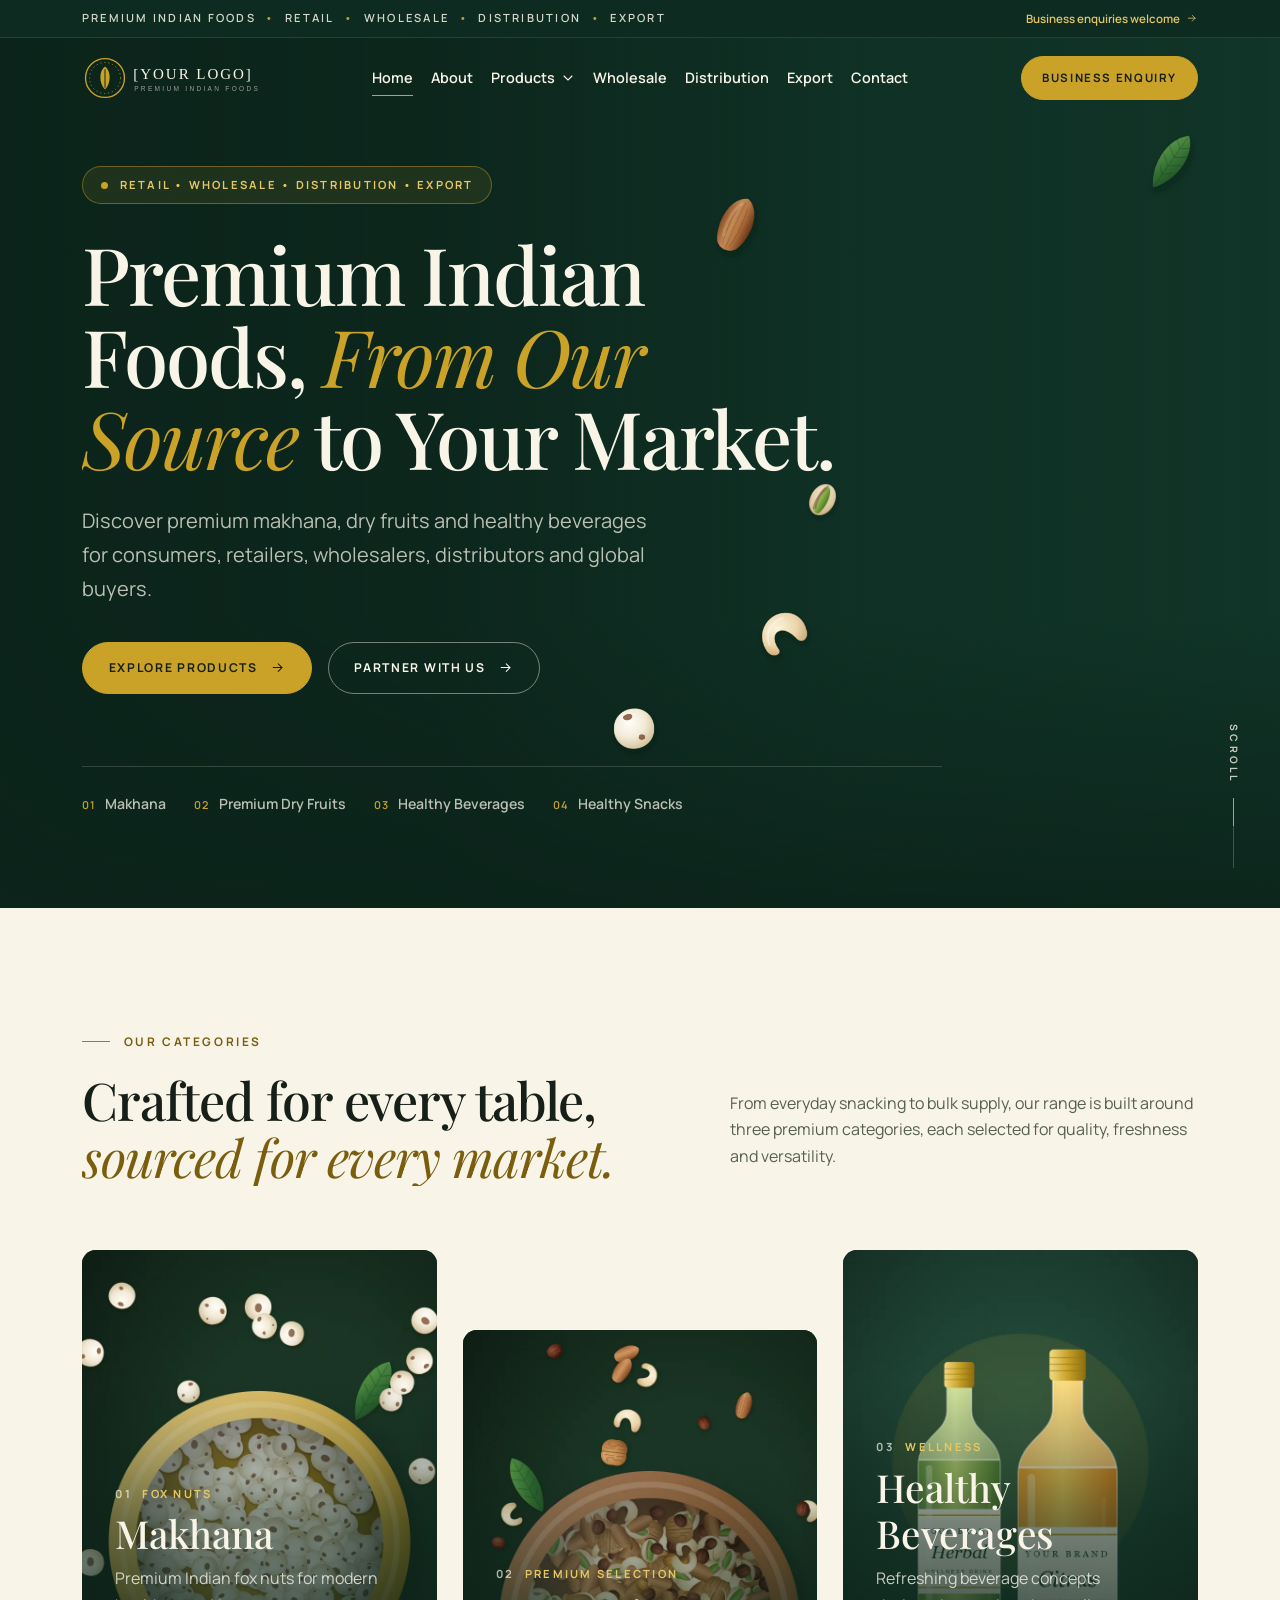
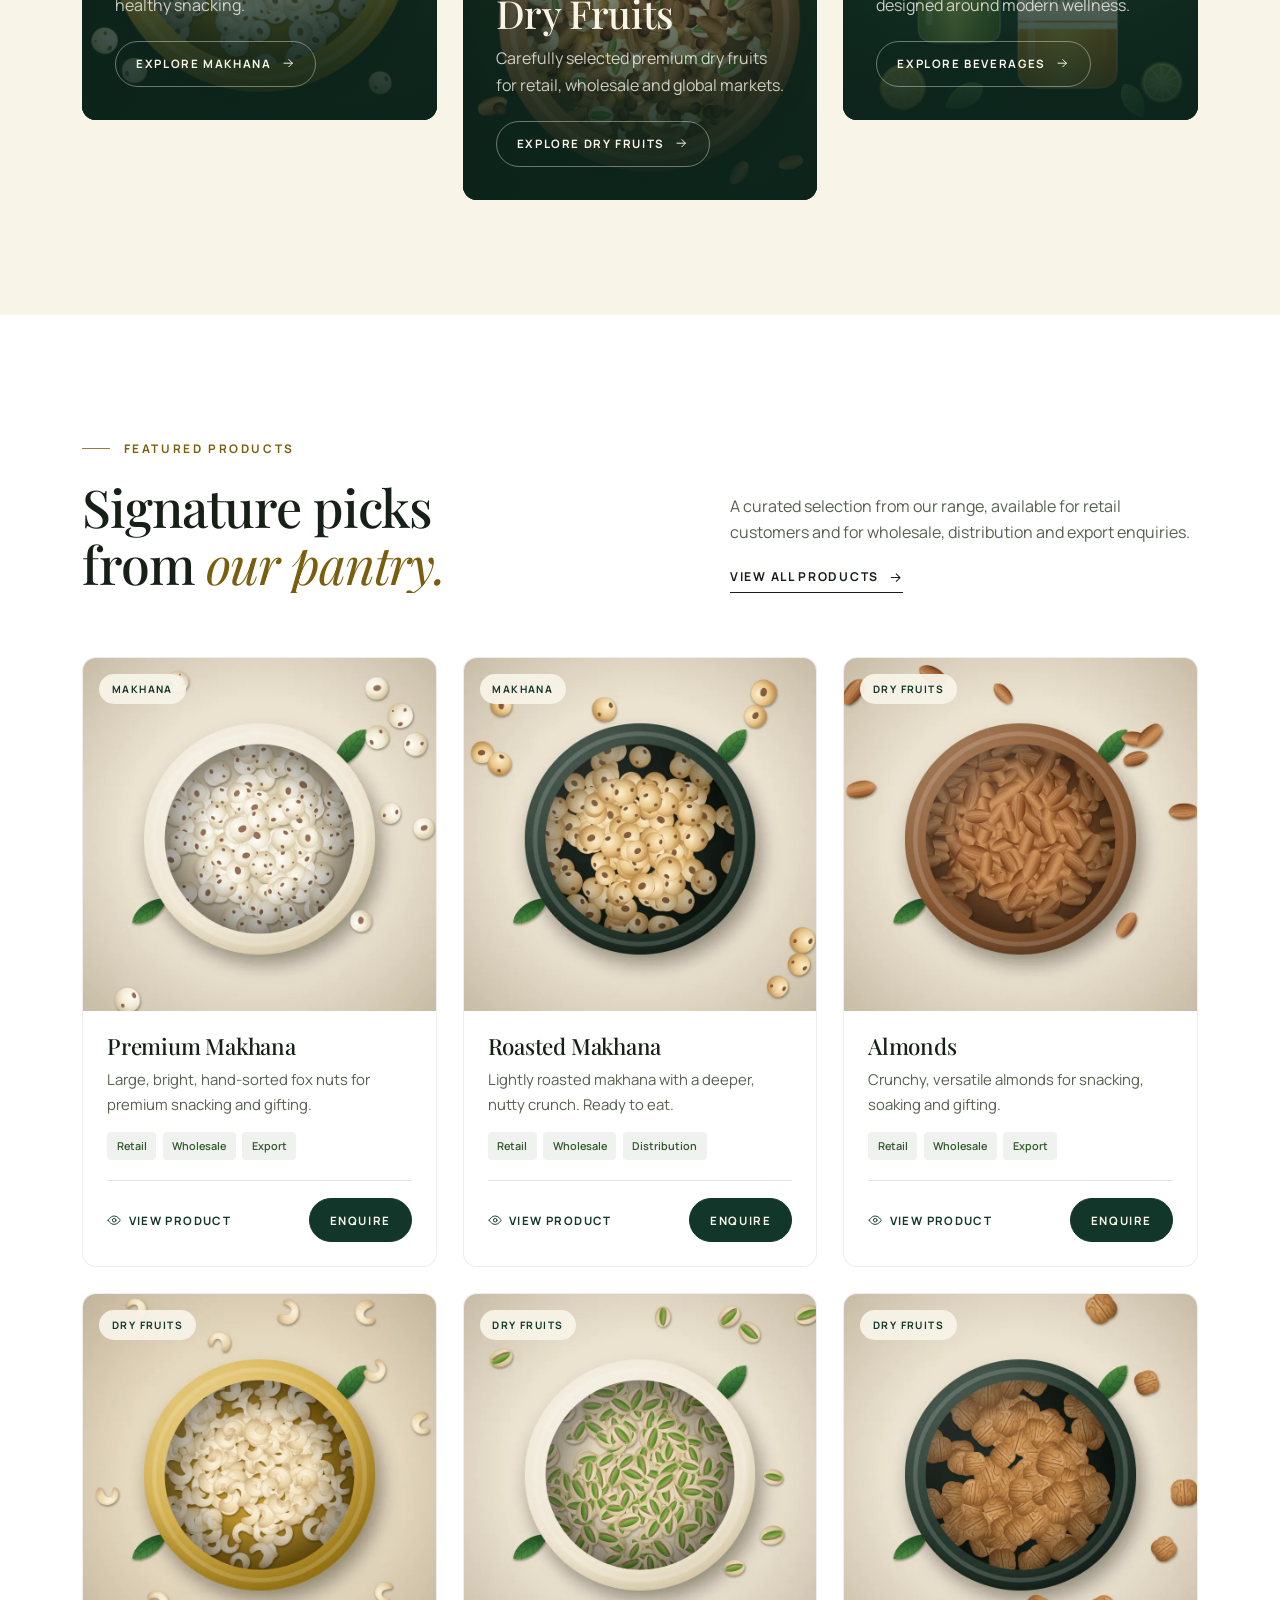
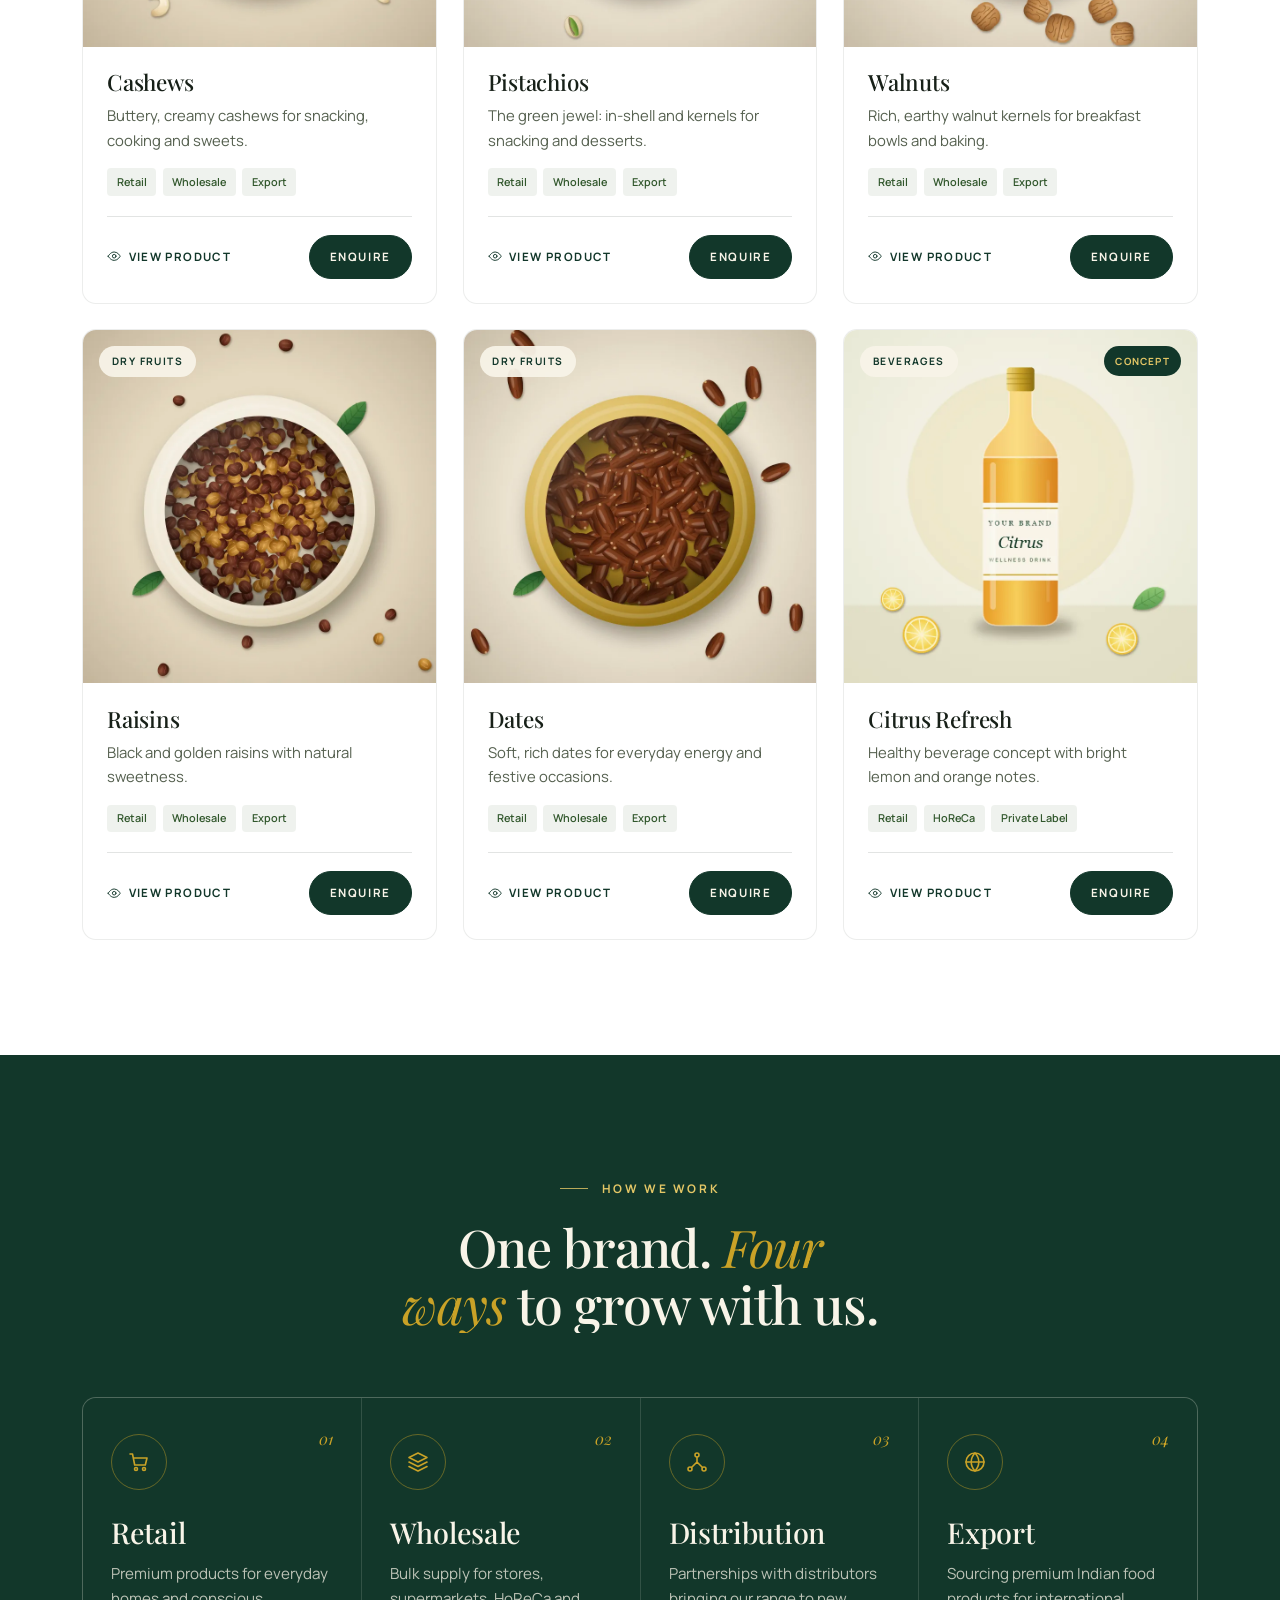
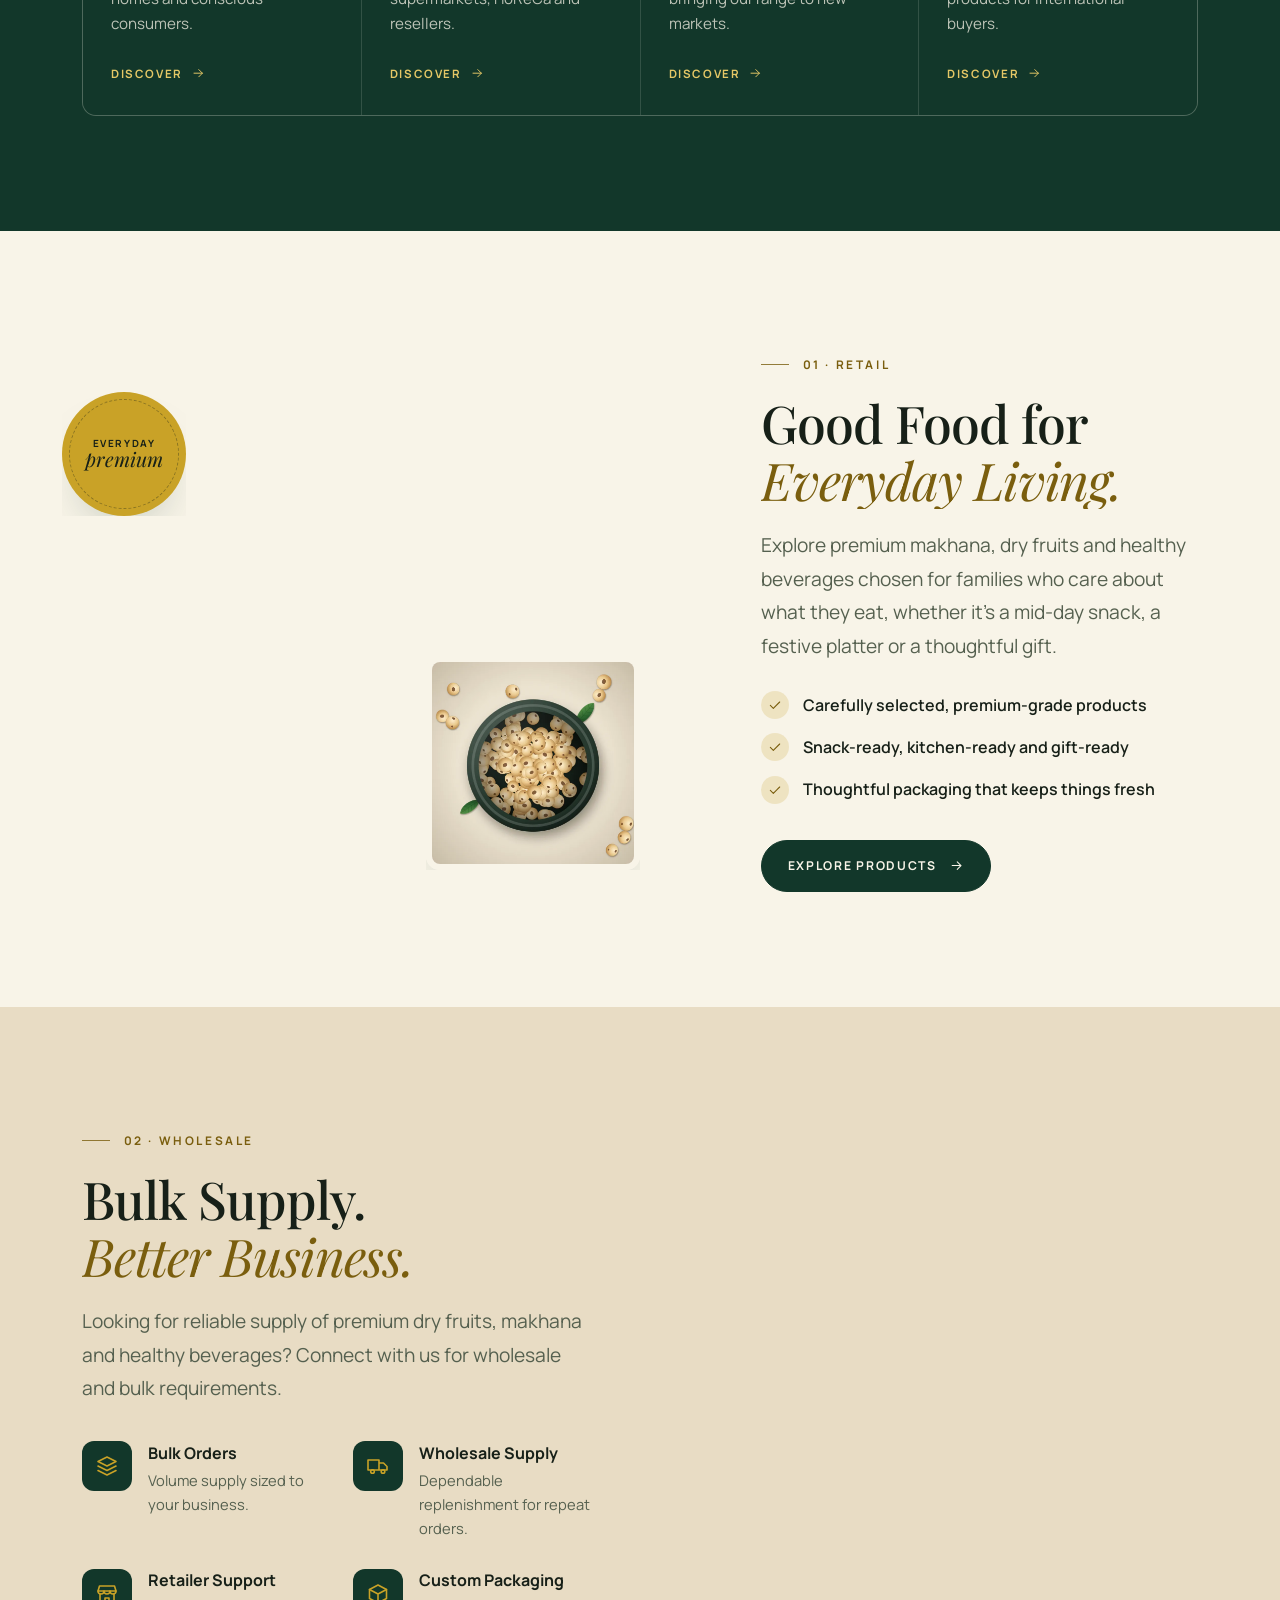
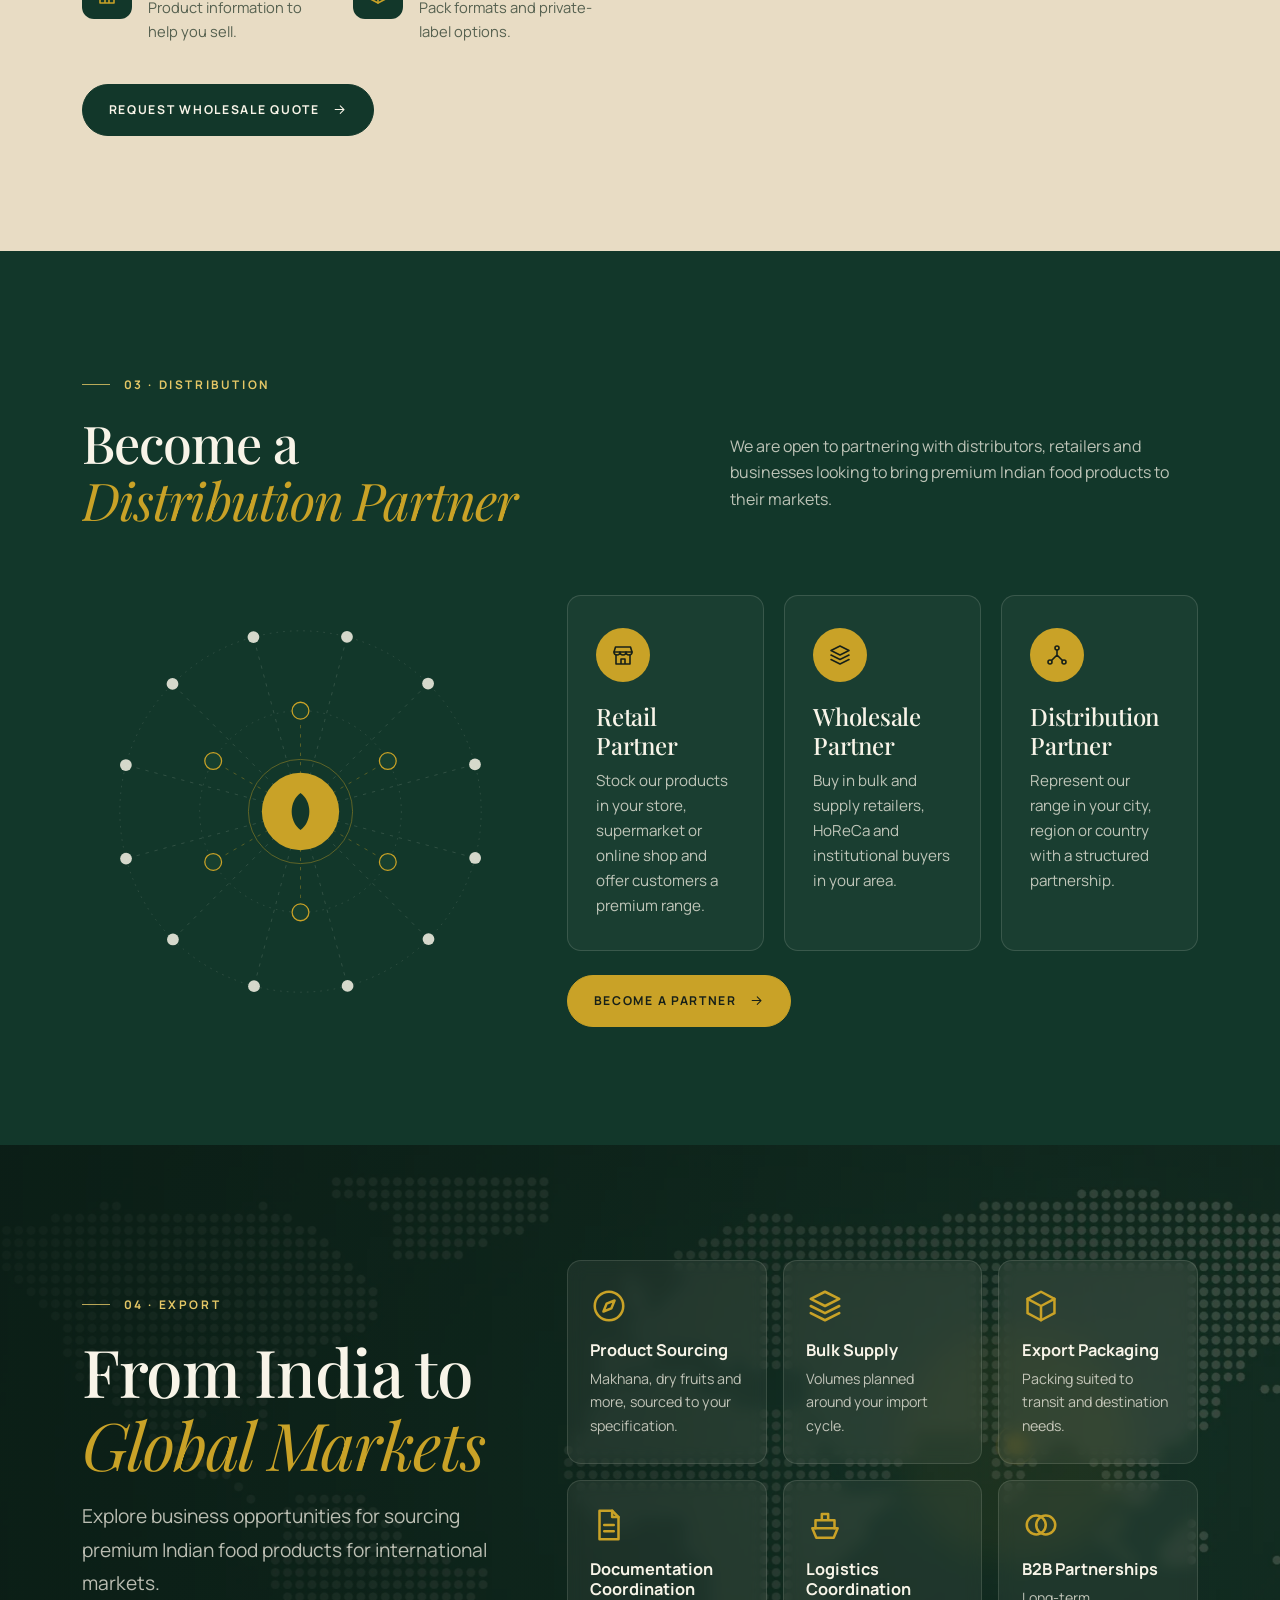
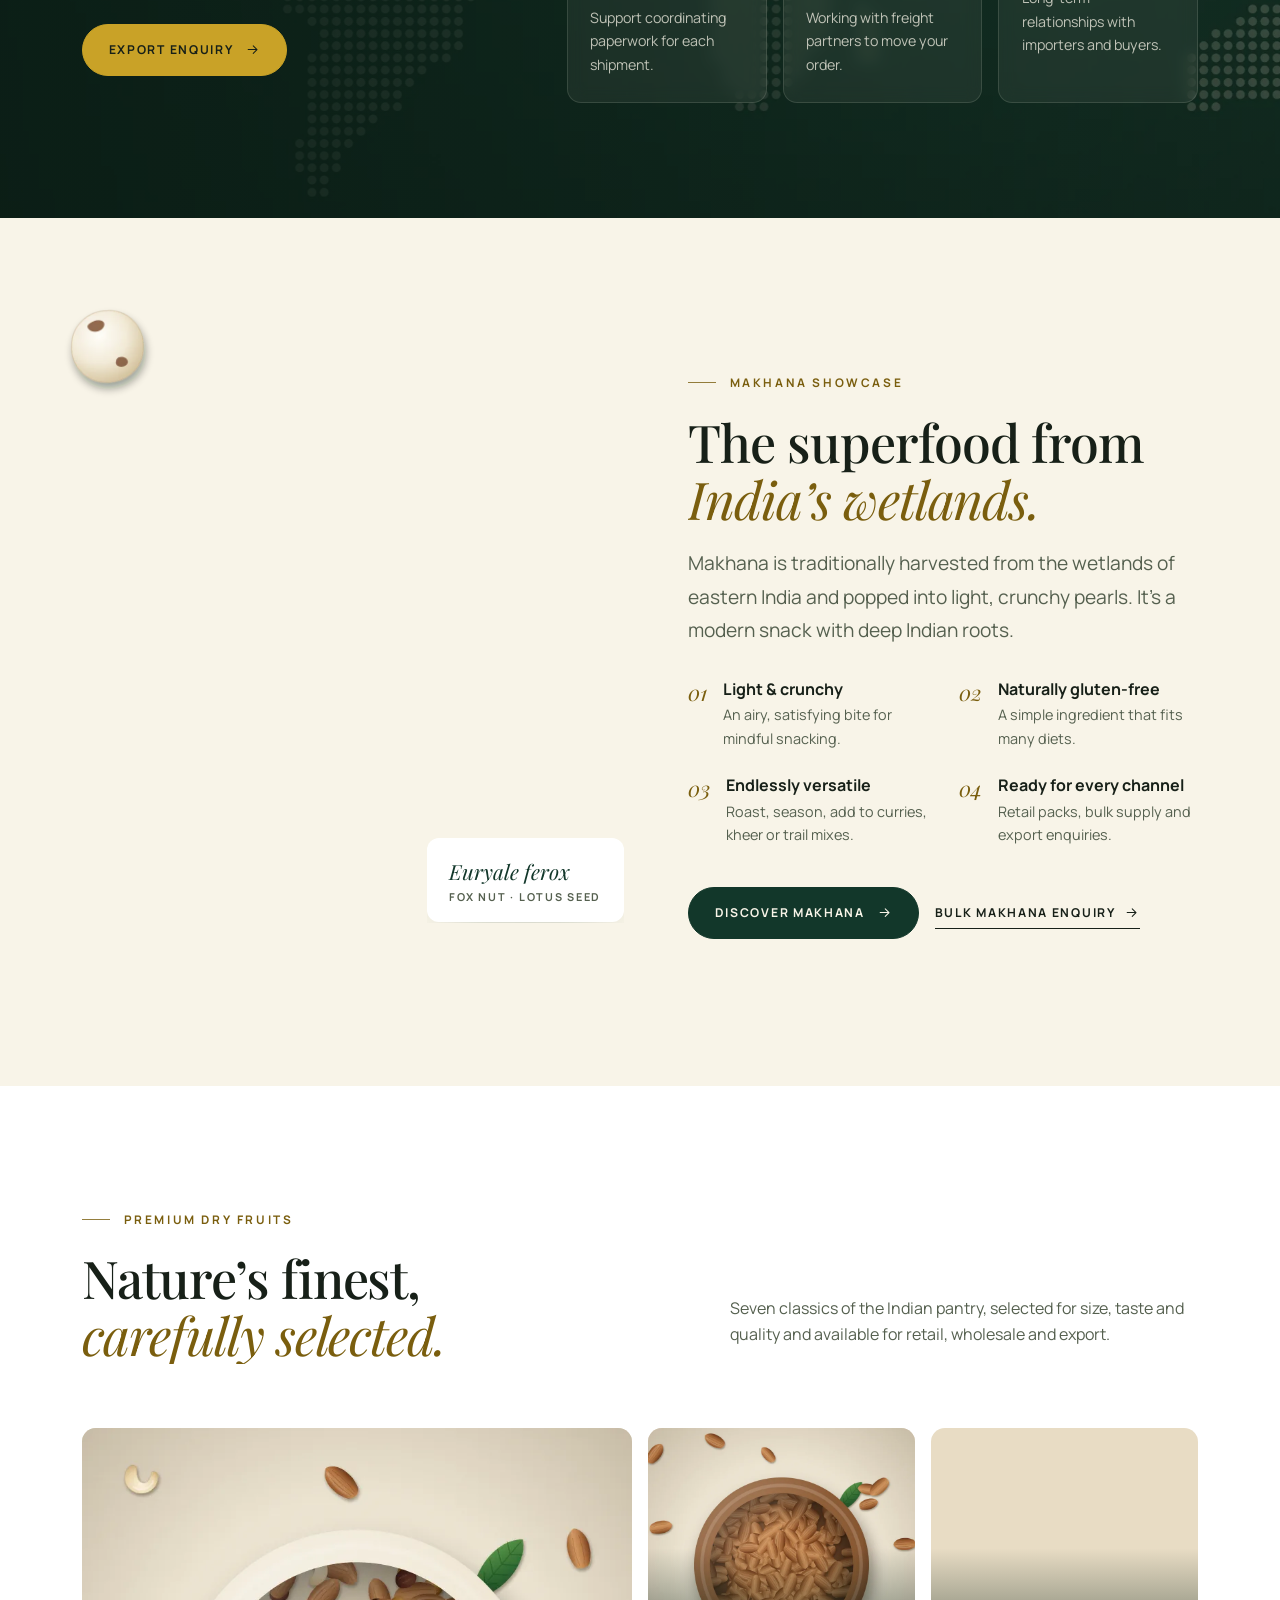
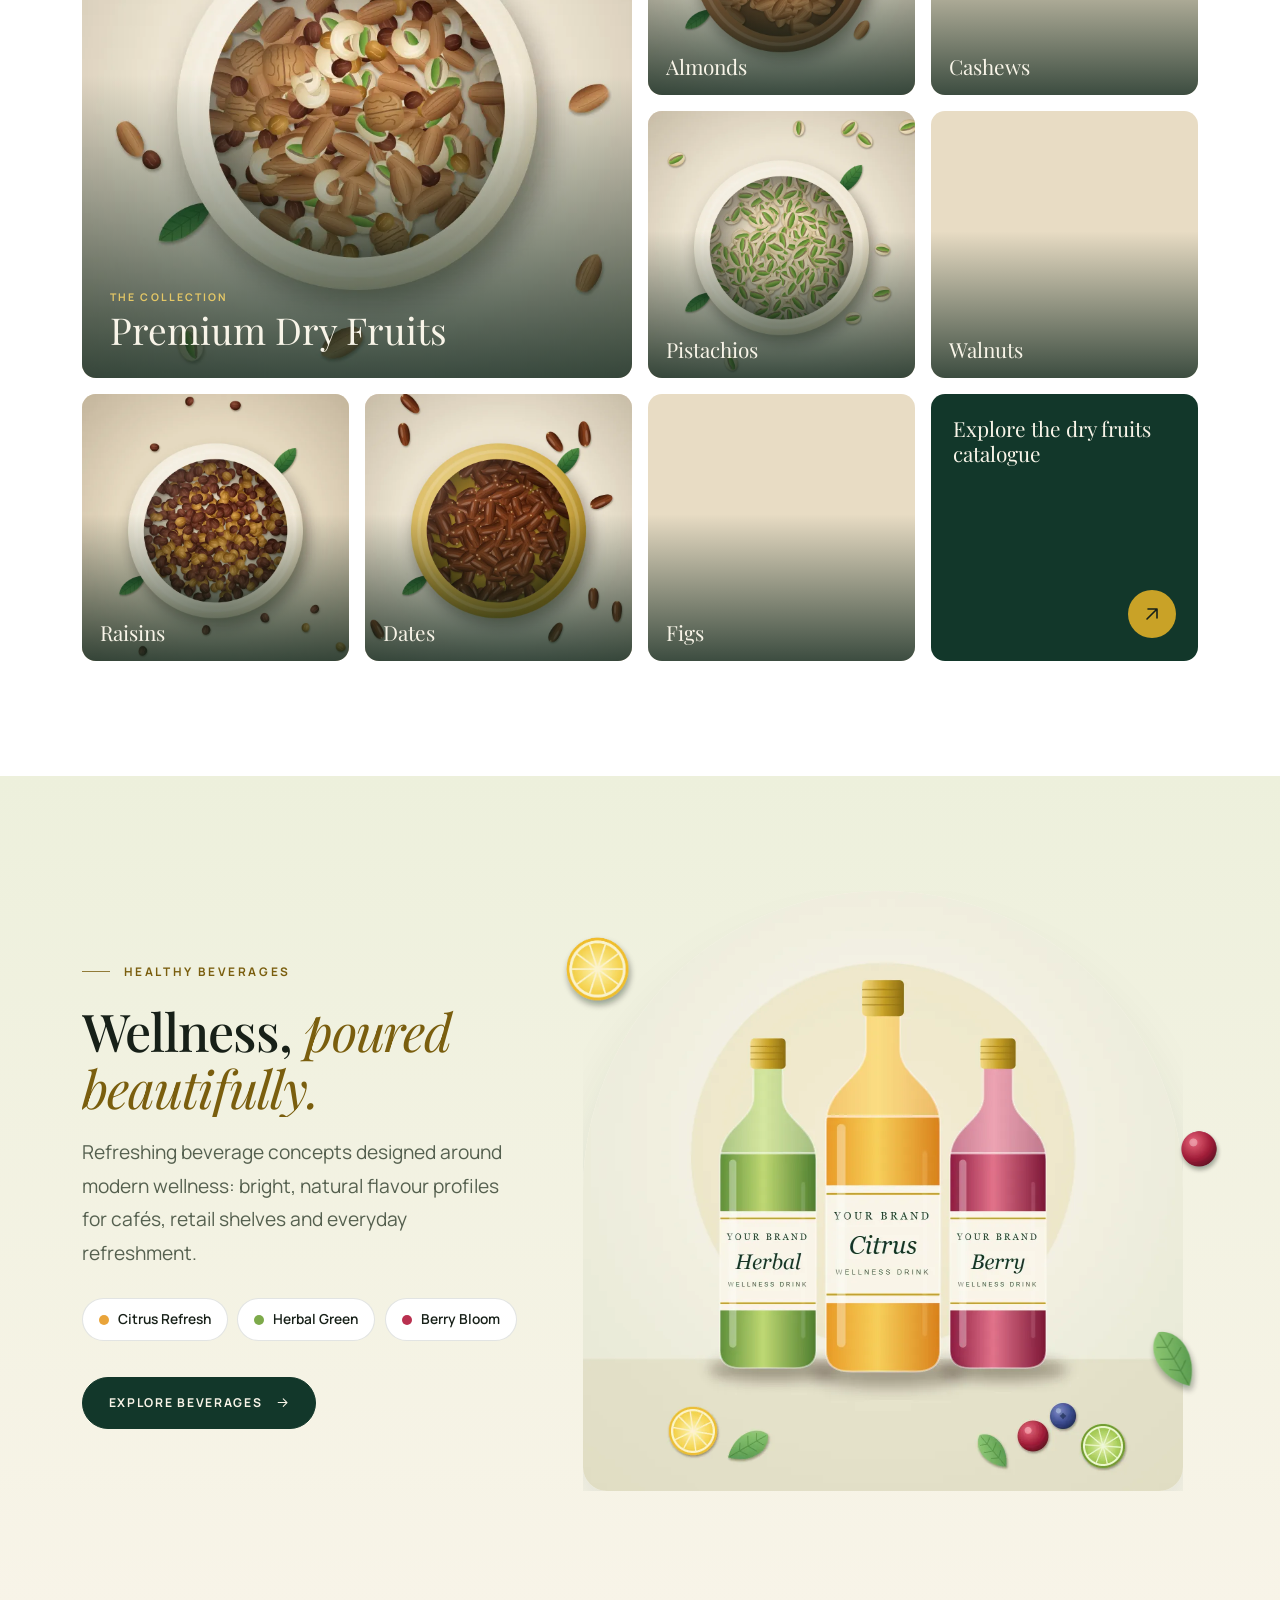
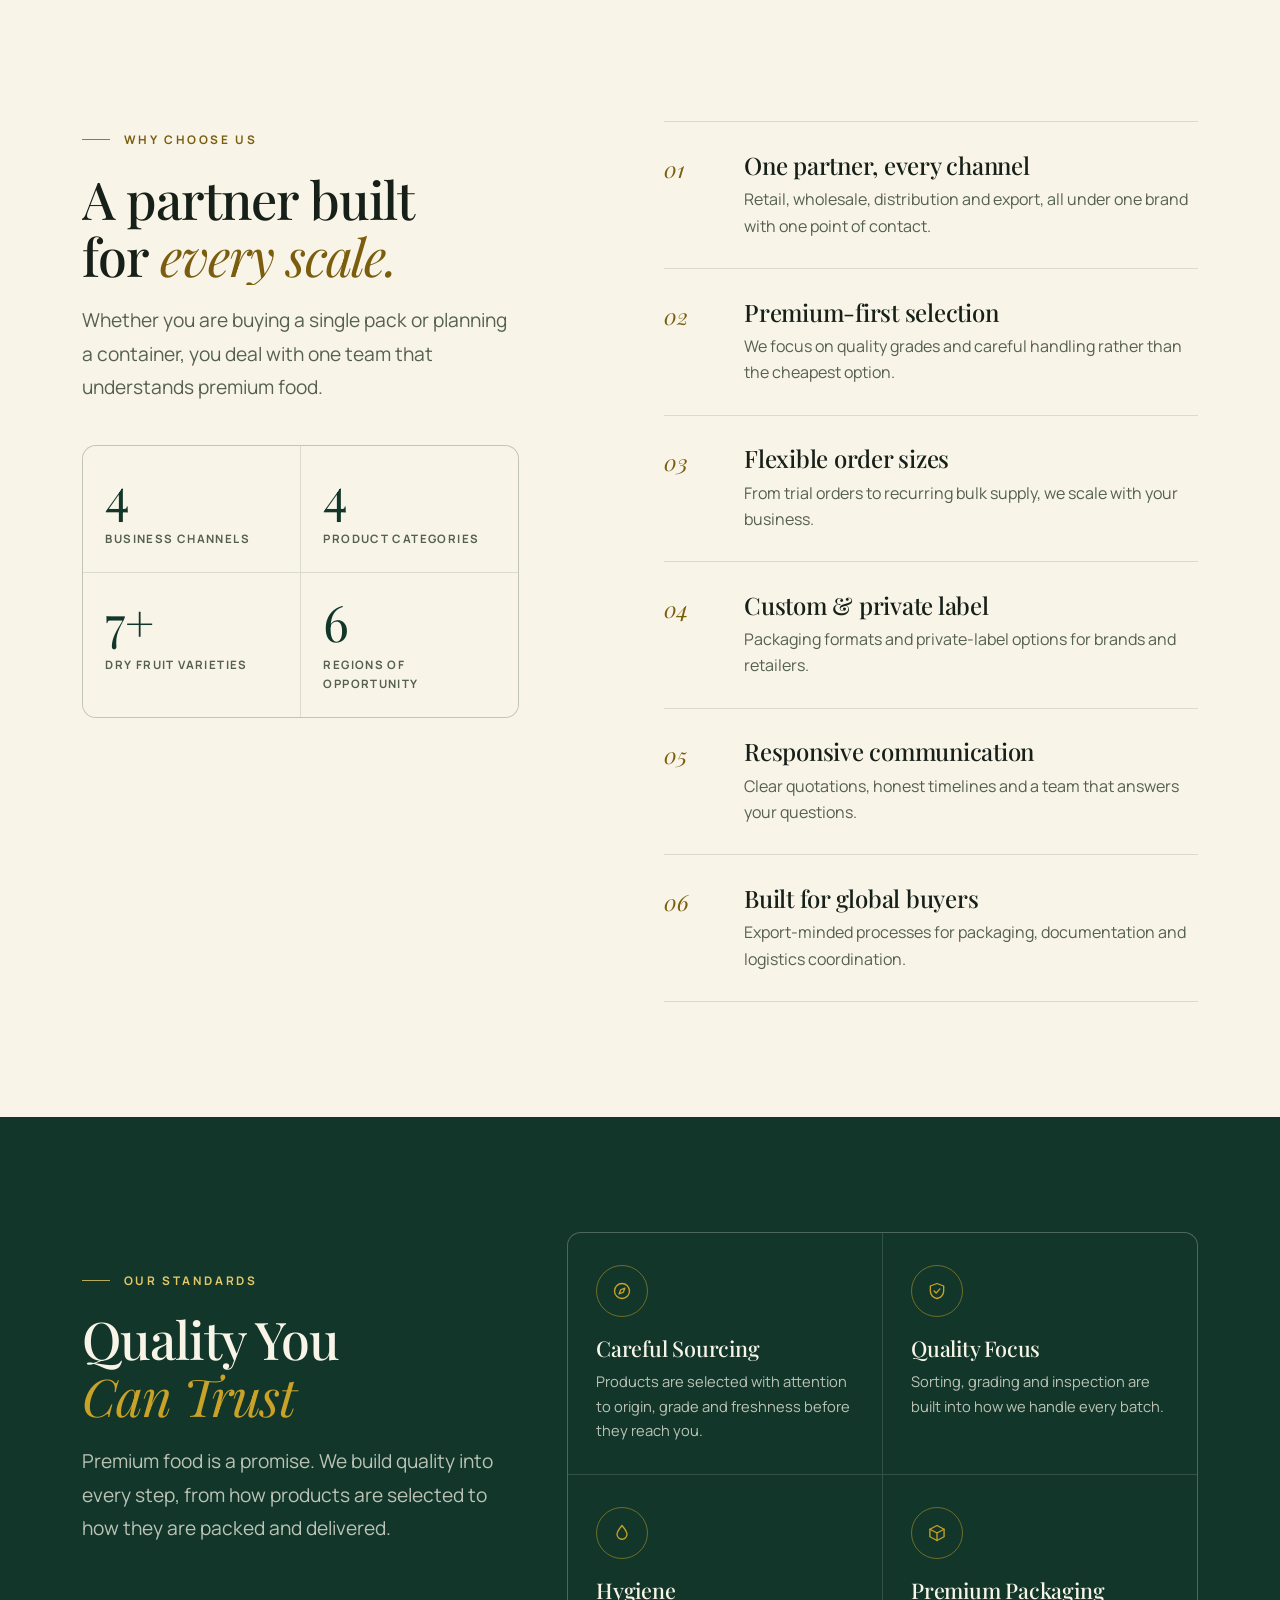
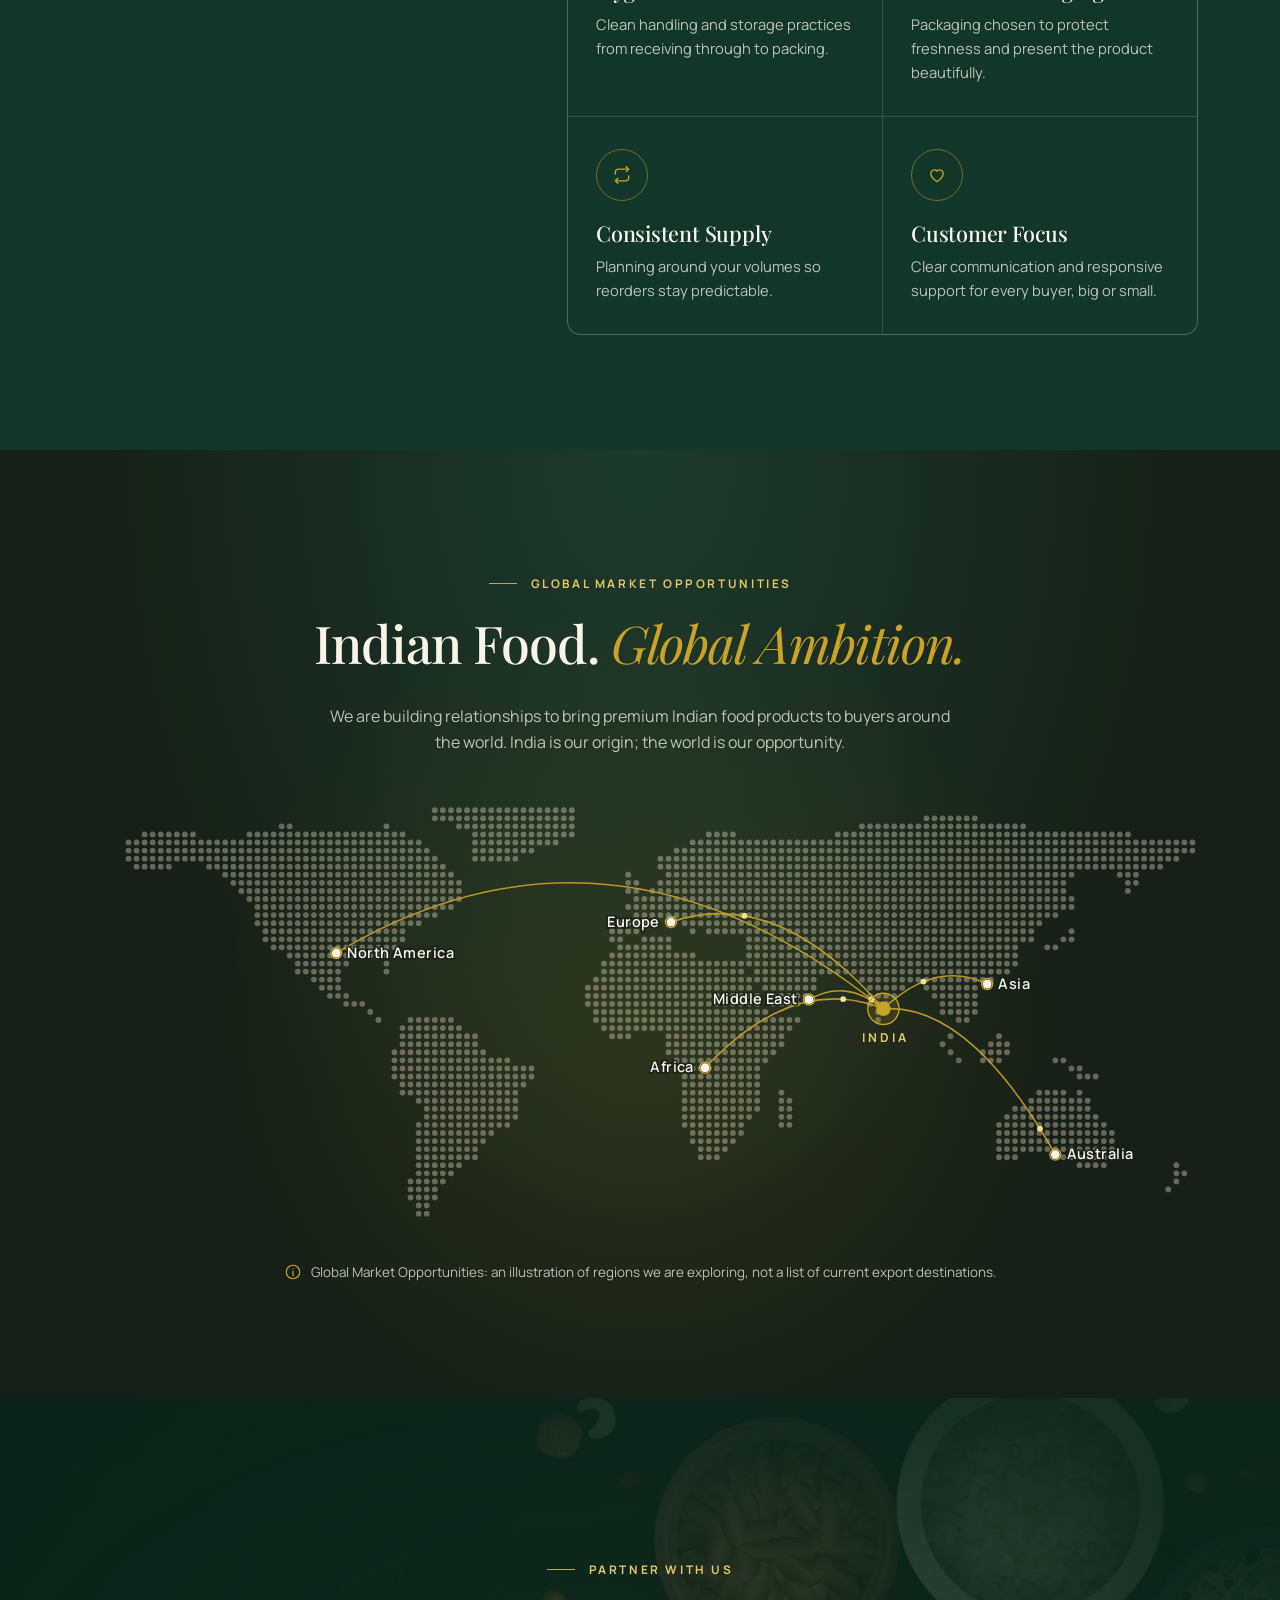
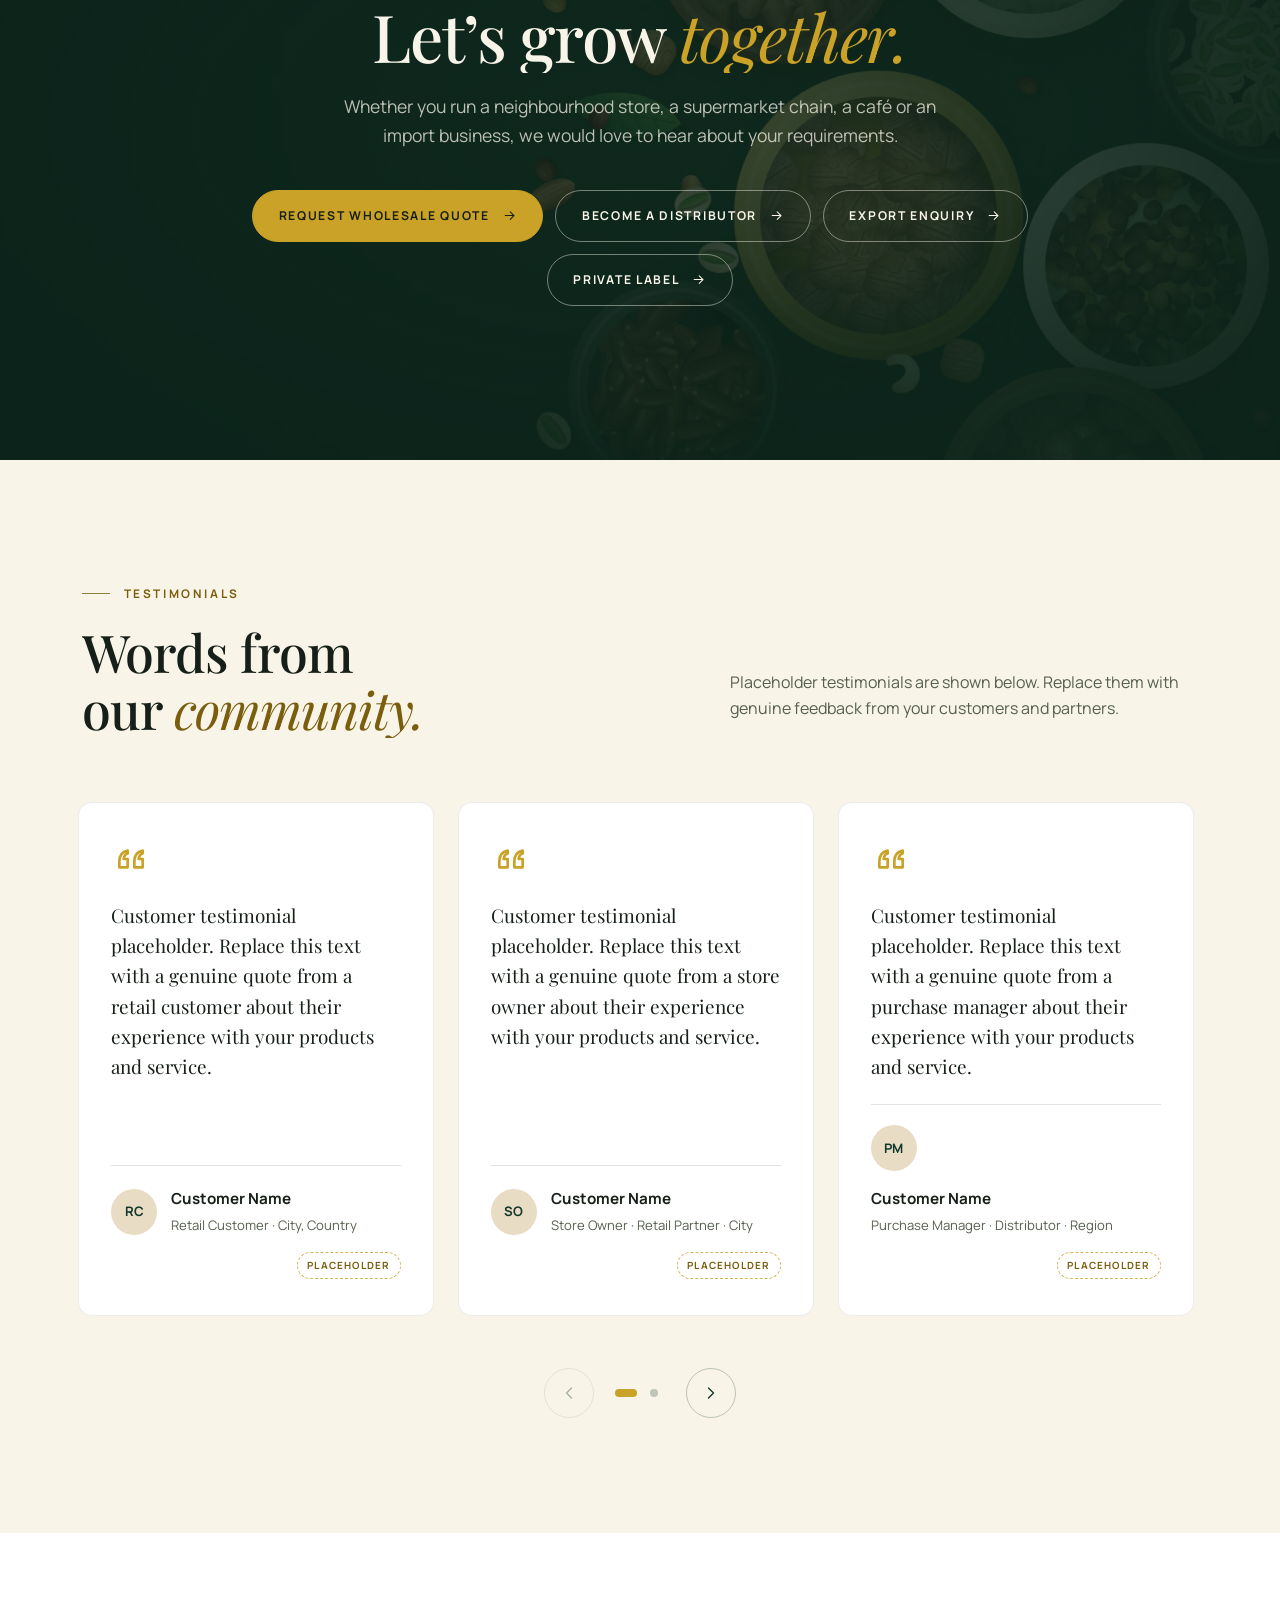
==== index.html @ 6cd79786 "asafnb - website" ====
<!DOCTYPE html>
<html lang="en-IN">
<head>
<meta charset="utf-8">
<meta name="viewport" content="width=device-width, initial-scale=1">
<title>Your Company | Premium Makhana, Dry Fruits & Healthy Beverages from India</title>
<meta name="description" content="Premium makhana, dry fruits and healthy beverages for consumers, retailers, wholesalers, distributors and global buyers. Retail, wholesale, distribution and export enquiries welcome.">
<link rel="canonical" href="https://www.yourdomain.com/">
<meta name="theme-color" content="#12372A">
<meta property="og:type" content="website">
<meta property="og:site_name" content="Your Company">
<meta property="og:locale" content="en_IN">
<meta property="og:title" content="Premium Indian Foods, From Our Source to Your Market">
<meta property="og:description" content="Premium makhana, dry fruits and healthy beverages for consumers, retailers, wholesalers, distributors and global buyers. Retail, wholesale, distribution and export enquiries welcome.">
<meta property="og:url" content="https://www.yourdomain.com/">
<meta property="og:image" content="https://www.yourdomain.com/assets/images/og-image.jpg">
<meta property="og:image:width" content="1200">
<meta property="og:image:height" content="630">
<meta name="twitter:card" content="summary_large_image">
<meta name="twitter:title" content="Premium Indian Foods, From Our Source to Your Market">
<meta name="twitter:description" content="Premium makhana, dry fruits and healthy beverages for consumers, retailers, wholesalers, distributors and global buyers. Retail, wholesale, distribution and export enquiries welcome.">
<meta name="twitter:image" content="https://www.yourdomain.com/assets/images/og-image.jpg">
<link rel="icon" href="assets/icons/favicon.svg" type="image/svg+xml">
<link rel="apple-touch-icon" href="assets/icons/apple-touch-icon.png">
<link rel="preconnect" href="https://fonts.googleapis.com">
<link rel="preconnect" href="https://fonts.gstatic.com" crossorigin>
<link rel="preconnect" href="https://cdn.jsdelivr.net" crossorigin>
<link rel="stylesheet" href="https://fonts.googleapis.com/css2?family=Manrope:wght@400;500;600;700&amp;family=Playfair+Display:ital,wght@0,400;0,500;0,600;1,400;1,500&amp;display=swap">
<link rel="stylesheet" href="https://cdn.jsdelivr.net/npm/bootstrap@5.3.3/dist/css/bootstrap.min.css" integrity="sha384-QWTKZyjpPEjISv5WaRU9OFeRpok6YctnYmDr5pNlyT2bRjXh0JMhjY6hW+ALEwIH" crossorigin="anonymous">
<link rel="stylesheet" href="assets/css/style.css">
<link rel="stylesheet" href="assets/css/responsive.css">
<link rel="preload" as="image" href="assets/images/hero/hero-main.webp" media="(min-width: 768px)" fetchpriority="high">
<link rel="preload" as="image" href="assets/images/hero/hero-main-mobile.webp" media="(max-width: 767.98px)" fetchpriority="high">
<script>document.documentElement.classList.add('js');</script>
<script type="application/ld+json">{"@context":"https://schema.org","@type":"Organization","name":"Your Company","url":"https://www.yourdomain.com/","logo":"https://www.yourdomain.com/assets/images/brand/logo-dark.svg","description":"Premium Indian food brand offering makhana, dry fruits and healthy beverages for retail, wholesale, distribution and export.","email":"hello@yourcompany.com","contactPoint":{"@type":"ContactPoint","contactType":"sales","email":"hello@yourcompany.com","availableLanguage":["English","Hindi"]}}</script>
<script type="application/ld+json">{"@context":"https://schema.org","@type":"WebSite","name":"Your Company","url":"https://www.yourdomain.com/"}</script>
</head>
<body class="page-home" data-base="">
<a class="skip-link" href="#main">Skip to main content</a>
<svg xmlns="http://www.w3.org/2000/svg" aria-hidden="true" focusable="false" style="position:absolute;width:0;height:0;overflow:hidden"><defs><symbol id="i-arrow-right" viewBox="0 0 24 24" fill="none" stroke="currentColor" stroke-width="1.6" stroke-linecap="round" stroke-linejoin="round"><path d="M5 12h14M13 6l6 6-6 6"/></symbol><symbol id="i-arrow-up-right" viewBox="0 0 24 24" fill="none" stroke="currentColor" stroke-width="1.6" stroke-linecap="round" stroke-linejoin="round"><path d="M7 17L17 7M8 7h9v9"/></symbol><symbol id="i-arrow-up" viewBox="0 0 24 24" fill="none" stroke="currentColor" stroke-width="1.6" stroke-linecap="round" stroke-linejoin="round"><path d="M12 19V5M6 11l6-6 6 6"/></symbol><symbol id="i-chevron-down" viewBox="0 0 24 24" fill="none" stroke="currentColor" stroke-width="1.6" stroke-linecap="round" stroke-linejoin="round"><path d="M6 9l6 6 6-6"/></symbol><symbol id="i-chevron-left" viewBox="0 0 24 24" fill="none" stroke="currentColor" stroke-width="1.6" stroke-linecap="round" stroke-linejoin="round"><path d="M15 6l-6 6 6 6"/></symbol><symbol id="i-chevron-right" viewBox="0 0 24 24" fill="none" stroke="currentColor" stroke-width="1.6" stroke-linecap="round" stroke-linejoin="round"><path d="M9 6l6 6-6 6"/></symbol><symbol id="i-check" viewBox="0 0 24 24" fill="none" stroke="currentColor" stroke-width="1.6" stroke-linecap="round" stroke-linejoin="round"><path d="M5 12.5l4.5 4.5L19 7.5"/></symbol><symbol id="i-close" viewBox="0 0 24 24" fill="none" stroke="currentColor" stroke-width="1.6" stroke-linecap="round" stroke-linejoin="round"><path d="M6 6l12 12M18 6L6 18"/></symbol><symbol id="i-leaf" viewBox="0 0 24 24" fill="none" stroke="currentColor" stroke-width="1.6" stroke-linecap="round" stroke-linejoin="round"><path d="M5 19c0-8 5-14 15-14 0 10-6 15-14 15"/><path d="M5 19c3-4 6-7 10-9"/></symbol><symbol id="i-seedling" viewBox="0 0 24 24" fill="none" stroke="currentColor" stroke-width="1.6" stroke-linecap="round" stroke-linejoin="round"><path d="M12 21v-9"/><path d="M12 12c0-4-3-7-8-7 0 4 3 7 8 7z"/><path d="M12 10c0-3 2.5-6 7-6 0 3.5-2.5 6-7 6z"/></symbol><symbol id="i-box" viewBox="0 0 24 24" fill="none" stroke="currentColor" stroke-width="1.6" stroke-linecap="round" stroke-linejoin="round"><path d="M3.5 7.5L12 3l8.5 4.5v9L12 21l-8.5-4.5z"/><path d="M3.5 7.5L12 12l8.5-4.5M12 12v9"/></symbol><symbol id="i-truck" viewBox="0 0 24 24" fill="none" stroke="currentColor" stroke-width="1.6" stroke-linecap="round" stroke-linejoin="round"><path d="M2 6h11v10H2zM13 9h4.5l3.5 3.5V16h-8"/><circle cx="6.5" cy="17.5" r="1.8"/><circle cx="17" cy="17.5" r="1.8"/></symbol><symbol id="i-globe" viewBox="0 0 24 24" fill="none" stroke="currentColor" stroke-width="1.6" stroke-linecap="round" stroke-linejoin="round"><circle cx="12" cy="12" r="9"/><path d="M3 12h18"/><path d="M12 3c2.5 2.7 3.8 5.7 3.8 9s-1.3 6.3-3.8 9c-2.5-2.7-3.8-5.7-3.8-9S9.5 5.7 12 3z"/></symbol><symbol id="i-partner" viewBox="0 0 24 24" fill="none" stroke="currentColor" stroke-width="1.6" stroke-linecap="round" stroke-linejoin="round"><circle cx="9" cy="12" r="6"/><circle cx="15" cy="12" r="6"/></symbol><symbol id="i-store" viewBox="0 0 24 24" fill="none" stroke="currentColor" stroke-width="1.6" stroke-linecap="round" stroke-linejoin="round"><path d="M3 9l1.5-5h15L21 9M3 9h18"/><path d="M3 9c0 1.7 1.3 3 3 3s3-1.3 3-3c0 1.7 1.3 3 3 3s3-1.3 3-3c0 1.7 1.3 3 3 3s3-1.3 3-3"/><path d="M5 12v9h14v-9M10 21v-5h4v5"/></symbol><symbol id="i-building" viewBox="0 0 24 24" fill="none" stroke="currentColor" stroke-width="1.6" stroke-linecap="round" stroke-linejoin="round"><path d="M4 21V4h11v17M15 9h5v12M2 21h20M8 8h3M8 12h3M8 16h3"/></symbol><symbol id="i-shield" viewBox="0 0 24 24" fill="none" stroke="currentColor" stroke-width="1.6" stroke-linecap="round" stroke-linejoin="round"><path d="M12 3l8 3v6c0 4.5-3.4 8.3-8 9-4.6-.7-8-4.5-8-9V6z"/><path d="M8.5 12l2.5 2.5 4.5-5"/></symbol><symbol id="i-sparkle" viewBox="0 0 24 24" fill="none" stroke="currentColor" stroke-width="1.6" stroke-linecap="round" stroke-linejoin="round"><path d="M12 3l1.8 5.2L19 10l-5.2 1.8L12 17l-1.8-5.2L5 10l5.2-1.8z"/><path d="M19 16l.7 1.8 1.8.7-1.8.7-.7 1.8-.7-1.8-1.8-.7 1.8-.7z"/></symbol><symbol id="i-droplet" viewBox="0 0 24 24" fill="none" stroke="currentColor" stroke-width="1.6" stroke-linecap="round" stroke-linejoin="round"><path d="M12 3c3.5 4.2 6 7.6 6 10.5a6 6 0 0 1-12 0C6 10.6 8.5 7.2 12 3z"/></symbol><symbol id="i-heart" viewBox="0 0 24 24" fill="none" stroke="currentColor" stroke-width="1.6" stroke-linecap="round" stroke-linejoin="round"><path d="M12 20s-7.5-4.6-7.5-10A4.3 4.3 0 0 1 12 7.4 4.3 4.3 0 0 1 19.5 10c0 5.4-7.5 10-7.5 10z"/></symbol><symbol id="i-users" viewBox="0 0 24 24" fill="none" stroke="currentColor" stroke-width="1.6" stroke-linecap="round" stroke-linejoin="round"><circle cx="9" cy="8" r="3.5"/><path d="M2.5 20c0-3.6 2.9-6 6.5-6s6.5 2.4 6.5 6M16 4.6a3.5 3.5 0 0 1 0 6.8M18 14.2c2.1.7 3.5 2.8 3.5 5.8"/></symbol><symbol id="i-file" viewBox="0 0 24 24" fill="none" stroke="currentColor" stroke-width="1.6" stroke-linecap="round" stroke-linejoin="round"><path d="M6 3h8l4 4v14H6z"/><path d="M14 3v4h4M9 12h6M9 16h6"/></symbol><symbol id="i-ship" viewBox="0 0 24 24" fill="none" stroke="currentColor" stroke-width="1.6" stroke-linecap="round" stroke-linejoin="round"><path d="M4 14h16l-2.5 6h-11z"/><path d="M6 14V9h12v5M10 9V5h4v4"/></symbol><symbol id="i-layers" viewBox="0 0 24 24" fill="none" stroke="currentColor" stroke-width="1.6" stroke-linecap="round" stroke-linejoin="round"><path d="M12 3l9 4.5-9 4.5-9-4.5z"/><path d="M3 12l9 4.5 9-4.5M3 16.5L12 21l9-4.5"/></symbol><symbol id="i-tag" viewBox="0 0 24 24" fill="none" stroke="currentColor" stroke-width="1.6" stroke-linecap="round" stroke-linejoin="round"><path d="M3 12V4h8l10 10-8 8z"/><circle cx="7.5" cy="7.5" r="1.5"/></symbol><symbol id="i-mail" viewBox="0 0 24 24" fill="none" stroke="currentColor" stroke-width="1.6" stroke-linecap="round" stroke-linejoin="round"><rect x="3" y="5" width="18" height="14" rx="1.5"/><path d="M3.5 6l8.5 7 8.5-7"/></symbol><symbol id="i-phone" viewBox="0 0 24 24" fill="none" stroke="currentColor" stroke-width="1.6" stroke-linecap="round" stroke-linejoin="round"><path d="M5 4h4l2 5-2.5 1.5a11 11 0 0 0 5 5L15 13l5 2v4a2 2 0 0 1-2 2A16 16 0 0 1 3 6a2 2 0 0 1 2-2z"/></symbol><symbol id="i-whatsapp" viewBox="0 0 24 24" fill="none" stroke="currentColor" stroke-width="1.6" stroke-linecap="round" stroke-linejoin="round"><path d="M4 20l1.3-4A8 8 0 1 1 8 18.7z"/><path d="M9 9.2c0 3 2.6 5.8 5.8 5.8l1-1.6-2-1-1 1c-1-.5-1.7-1.2-2.2-2.2l1-1-1-2z"/></symbol><symbol id="i-pin" viewBox="0 0 24 24" fill="none" stroke="currentColor" stroke-width="1.6" stroke-linecap="round" stroke-linejoin="round"><path d="M12 21s-7-6.2-7-11.5A7 7 0 0 1 19 9.5C19 14.8 12 21 12 21z"/><circle cx="12" cy="9.5" r="2.5"/></symbol><symbol id="i-clock" viewBox="0 0 24 24" fill="none" stroke="currentColor" stroke-width="1.6" stroke-linecap="round" stroke-linejoin="round"><circle cx="12" cy="12" r="9"/><path d="M12 7v5l3 2"/></symbol><symbol id="i-instagram" viewBox="0 0 24 24" fill="none" stroke="currentColor" stroke-width="1.6" stroke-linecap="round" stroke-linejoin="round"><rect x="3" y="3" width="18" height="18" rx="5"/><circle cx="12" cy="12" r="4"/><circle cx="17.3" cy="6.7" r=".6" fill="currentColor"/></symbol><symbol id="i-facebook" viewBox="0 0 24 24" fill="none" stroke="currentColor" stroke-width="1.6" stroke-linecap="round" stroke-linejoin="round"><path d="M14 8h3V4h-3a4 4 0 0 0-4 4v3H7v4h3v6h4v-6h3l1-4h-4V8z"/></symbol><symbol id="i-linkedin" viewBox="0 0 24 24" fill="none" stroke="currentColor" stroke-width="1.6" stroke-linecap="round" stroke-linejoin="round"><rect x="3" y="3" width="18" height="18" rx="2"/><path d="M7.5 10v7M7.5 7v.01M11.5 17v-7M11.5 13a3 3 0 0 1 6 0v4"/></symbol><symbol id="i-youtube" viewBox="0 0 24 24" fill="none" stroke="currentColor" stroke-width="1.6" stroke-linecap="round" stroke-linejoin="round"><rect x="2.5" y="6" width="19" height="12" rx="4"/><path d="M10 9.5v5l4.5-2.5z"/></symbol><symbol id="i-x" viewBox="0 0 24 24" fill="none" stroke="currentColor" stroke-width="1.6" stroke-linecap="round" stroke-linejoin="round"><path d="M4 4h4.5L20 20h-4.5zM20 4l-6.6 7.2M4 20l6.6-7.2"/></symbol><symbol id="i-quote" viewBox="0 0 24 24" fill="none" stroke="currentColor" stroke-width="1.6" stroke-linecap="round" stroke-linejoin="round"><path d="M10 7c-3 .6-5 2.8-5 6.5V17h5v-5H7.6c.2-1.8 1.1-2.9 2.4-3.3zM19 7c-3 .6-5 2.8-5 6.5V17h5v-5h-2.4c.2-1.8 1.1-2.9 2.4-3.3z"/></symbol><symbol id="i-award" viewBox="0 0 24 24" fill="none" stroke="currentColor" stroke-width="1.6" stroke-linecap="round" stroke-linejoin="round"><circle cx="12" cy="9" r="6"/><path d="M8.5 14L7 21l5-2.5 5 2.5-1.5-7"/></symbol><symbol id="i-repeat" viewBox="0 0 24 24" fill="none" stroke="currentColor" stroke-width="1.6" stroke-linecap="round" stroke-linejoin="round"><path d="M17 2l3 3-3 3M4 11V9a4 4 0 0 1 4-4h12M7 22l-3-3 3-3M20 13v2a4 4 0 0 1-4 4H4"/></symbol><symbol id="i-compass" viewBox="0 0 24 24" fill="none" stroke="currentColor" stroke-width="1.6" stroke-linecap="round" stroke-linejoin="round"><circle cx="12" cy="12" r="9"/><path d="M15.5 8.5l-2 5-5 2 2-5z"/></symbol><symbol id="i-network" viewBox="0 0 24 24" fill="none" stroke="currentColor" stroke-width="1.6" stroke-linecap="round" stroke-linejoin="round"><circle cx="12" cy="5" r="2"/><circle cx="5" cy="19" r="2"/><circle cx="19" cy="19" r="2"/><path d="M12 7v5M12 12l-5.5 5.5M12 12l5.5 5.5"/></symbol><symbol id="i-route" viewBox="0 0 24 24" fill="none" stroke="currentColor" stroke-width="1.6" stroke-linecap="round" stroke-linejoin="round"><circle cx="6" cy="19" r="2"/><circle cx="18" cy="5" r="2"/><path d="M8 19h7.5a3.5 3.5 0 0 0 0-7h-7a3.5 3.5 0 0 1 0-7H16"/></symbol><symbol id="i-cup" viewBox="0 0 24 24" fill="none" stroke="currentColor" stroke-width="1.6" stroke-linecap="round" stroke-linejoin="round"><path d="M4 9h13v5a5 5 0 0 1-5 5H9a5 5 0 0 1-5-5z"/><path d="M17 10h1.5a2.5 2.5 0 0 1 0 5H17M8 3v3M12 3v3"/></symbol><symbol id="i-cart" viewBox="0 0 24 24" fill="none" stroke="currentColor" stroke-width="1.6" stroke-linecap="round" stroke-linejoin="round"><path d="M3 4h2.5l2.2 11h10.6L20 8H6.5"/><circle cx="9" cy="19" r="1.5"/><circle cx="17" cy="19" r="1.5"/></symbol><symbol id="i-eye" viewBox="0 0 24 24" fill="none" stroke="currentColor" stroke-width="1.6" stroke-linecap="round" stroke-linejoin="round"><path d="M2 12s3.6-7 10-7 10 7 10 7-3.6 7-10 7S2 12 2 12z"/><circle cx="12" cy="12" r="3"/></symbol><symbol id="i-send" viewBox="0 0 24 24" fill="none" stroke="currentColor" stroke-width="1.6" stroke-linecap="round" stroke-linejoin="round"><path d="M4 12l16-8-6 16-2.5-6.5z"/><path d="M11.5 13.5L20 4"/></symbol><symbol id="i-message" viewBox="0 0 24 24" fill="none" stroke="currentColor" stroke-width="1.6" stroke-linecap="round" stroke-linejoin="round"><path d="M4 5h16v11H9l-5 4z"/></symbol><symbol id="i-sun" viewBox="0 0 24 24" fill="none" stroke="currentColor" stroke-width="1.6" stroke-linecap="round" stroke-linejoin="round"><circle cx="12" cy="12" r="4"/><path d="M12 2v2M12 20v2M2 12h2M20 12h2M4.9 4.9l1.4 1.4M17.7 17.7l1.4 1.4M4.9 19.1l1.4-1.4M17.7 6.3l1.4-1.4"/></symbol><symbol id="i-scale" viewBox="0 0 24 24" fill="none" stroke="currentColor" stroke-width="1.6" stroke-linecap="round" stroke-linejoin="round"><path d="M12 3v18M7 21h10M5 7h14M5 7l-3 7a3 3 0 0 0 6 0zM19 7l-3 7a3 3 0 0 0 6 0z"/></symbol><symbol id="i-hotel" viewBox="0 0 24 24" fill="none" stroke="currentColor" stroke-width="1.6" stroke-linecap="round" stroke-linejoin="round"><path d="M3 21V9l9-6 9 6v12M3 21h18M9 21v-5h6v5M8 11h2M14 11h2"/></symbol><symbol id="i-briefcase" viewBox="0 0 24 24" fill="none" stroke="currentColor" stroke-width="1.6" stroke-linecap="round" stroke-linejoin="round"><rect x="3" y="7" width="18" height="13" rx="1.5"/><path d="M8 7V4h8v3M3 13h18"/></symbol><symbol id="i-search" viewBox="0 0 24 24" fill="none" stroke="currentColor" stroke-width="1.6" stroke-linecap="round" stroke-linejoin="round"><circle cx="11" cy="11" r="7"/><path d="M20 20l-4-4"/></symbol><symbol id="i-info" viewBox="0 0 24 24" fill="none" stroke="currentColor" stroke-width="1.6" stroke-linecap="round" stroke-linejoin="round"><circle cx="12" cy="12" r="9"/><path d="M12 11v6M12 7.5v.01"/></symbol><symbol id="i-alert" viewBox="0 0 24 24" fill="none" stroke="currentColor" stroke-width="1.6" stroke-linecap="round" stroke-linejoin="round"><path d="M12 3l10 18H2z"/><path d="M12 10v5M12 18v.01"/></symbol><symbol id="i-grid" viewBox="0 0 24 24" fill="none" stroke="currentColor" stroke-width="1.6" stroke-linecap="round" stroke-linejoin="round"><rect x="4" y="4" width="7" height="7"/><rect x="13" y="4" width="7" height="7"/><rect x="4" y="13" width="7" height="7"/><rect x="13" y="13" width="7" height="7"/></symbol></defs></svg>
<header class="site-header" data-header>
  <div class="announce">
    <div class="container announce__inner">
      <p class="announce__text"><span class="announce__lead">Premium Indian Foods<span aria-hidden="true">•</span></span>Retail<span aria-hidden="true">•</span>Wholesale<span aria-hidden="true">•</span>Distribution<span aria-hidden="true">•</span>Export</p>
      <a class="announce__link" href="pages/enquiry.html">Business enquiries welcome <svg class="icon" aria-hidden="true" focusable="false"><use href="#i-arrow-right"></use></svg></a>
    </div>
  </div>
  <nav class="nav" aria-label="Primary">
    <div class="container nav__inner">
      <a class="brand" href="index.html" aria-label="Your Company home">
        <img class="brand__logo brand__logo--light" src="assets/images/brand/logo-light.svg" alt="" width="200" height="52">
        <img class="brand__logo brand__logo--dark" src="assets/images/brand/logo-dark.svg" alt="" width="200" height="52">
      </a>
      <ul class="nav__menu">
        <li><a class="nav__link" href="index.html" aria-current="page">Home</a></li>
        <li><a class="nav__link" href="pages/about.html">About</a></li>
        <li class="nav__dd" data-dropdown>
          <button class="nav__link nav__dd-toggle" type="button" aria-expanded="false" aria-controls="mega-products">Products <svg class="icon" aria-hidden="true" focusable="false"><use href="#i-chevron-down"></use></svg></button>
          <div class="mega" id="mega-products">
            <div class="mega__inner">
              <a class="mega__card" href="pages/makhana.html">
                <span class="mega__img"><img src="assets/images/products/category-makhana.webp" alt="" width="800" height="1000" loading="lazy" decoding="async"></span>
                <span class="mega__label">Makhana</span><span class="mega__desc">Premium fox nuts</span>
              </a>
              <a class="mega__card" href="pages/dry-fruits.html">
                <span class="mega__img"><img src="assets/images/products/category-dry-fruits.webp" alt="" width="800" height="1000" loading="lazy" decoding="async"></span>
                <span class="mega__label">Dry Fruits</span><span class="mega__desc">Almonds, cashews &amp; more</span>
              </a>
              <a class="mega__card" href="pages/beverages.html">
                <span class="mega__img"><img src="assets/images/products/category-beverages.webp" alt="" width="800" height="1000" loading="lazy" decoding="async"></span>
                <span class="mega__label">Beverages</span><span class="mega__desc">Wellness drink concepts</span>
              </a>
              <div class="mega__aside">
                <p class="eyebrow">Our Range</p>
                <a class="mega__all" href="pages/products.html">All Products <svg class="icon" aria-hidden="true" focusable="false"><use href="#i-arrow-right"></use></svg></a>
                <a class="mega__sub" href="pages/products.html#snacks">Healthy Snacks</a>
                <a class="mega__sub" href="pages/enquiry.html?type=private-label">Private Label</a>
              </div>
            </div>
          </div>
        </li>
        <li><a class="nav__link" href="pages/wholesale.html">Wholesale</a></li>
        <li><a class="nav__link" href="pages/distribution.html">Distribution</a></li>
        <li><a class="nav__link" href="pages/export.html">Export</a></li>
        <li><a class="nav__link" href="pages/contact.html">Contact</a></li>
      </ul>
      <a class="btn-lux btn-lux--gold btn-lux--sm nav__cta" href="pages/enquiry.html"><span class="btn-lux__label">Business Enquiry</span></a>
      <button class="burger" type="button" aria-expanded="false" aria-controls="mobile-menu" aria-label="Open menu" data-burger>
        <span class="burger__line"></span><span class="burger__line"></span><span class="burger__line"></span>
      </button>
    </div>
  </nav>
</header>
<div class="mobile-menu" id="mobile-menu" data-mobile-menu aria-label="Mobile navigation" role="dialog" aria-modal="true" hidden>
  <div class="mobile-menu__inner">
    <ul class="mobile-menu__list">
      <li style="--i:0"><a href="index.html" aria-current="page"><span class="mobile-menu__num">01</span>Home</a></li>
      <li style="--i:1"><a href="pages/about.html"><span class="mobile-menu__num">02</span>About</a></li>
      <li style="--i:2"><a href="pages/products.html"><span class="mobile-menu__num">03</span>Products</a></li>
      <li style="--i:3"><a href="pages/makhana.html"><span class="mobile-menu__num">04</span>Makhana</a></li>
      <li style="--i:4"><a href="pages/dry-fruits.html"><span class="mobile-menu__num">05</span>Dry Fruits</a></li>
      <li style="--i:5"><a href="pages/beverages.html"><span class="mobile-menu__num">06</span>Beverages</a></li>
      <li style="--i:6"><a href="pages/wholesale.html"><span class="mobile-menu__num">07</span>Wholesale</a></li>
      <li style="--i:7"><a href="pages/distribution.html"><span class="mobile-menu__num">08</span>Distribution</a></li>
      <li style="--i:8"><a href="pages/export.html"><span class="mobile-menu__num">09</span>Export</a></li>
      <li style="--i:9"><a href="pages/contact.html"><span class="mobile-menu__num">10</span>Contact</a></li>
    </ul>
    <div class="mobile-menu__foot">
      <a class="btn-lux btn-lux--gold w-100" href="pages/enquiry.html"><span class="btn-lux__label">Business Enquiry</span><svg class="icon btn-lux__icon" aria-hidden="true" focusable="false"><use href="#i-arrow-right"></use></svg></a>
      <div class="mobile-menu__contact">
        <a href="pages/contact.html" data-config="email" data-config-href="email">hello@yourcompany.com</a>
        <a href="pages/contact.html" data-config-href="whatsapp"><svg class="icon" aria-hidden="true" focusable="false"><use href="#i-whatsapp"></use></svg> WhatsApp us</a>
      </div>
    </div>
  </div>
</div>
<main id="main" tabindex="-1">

<!-- ============ HERO ============ -->
<section class="hero" aria-labelledby="hero-title">
  <div class="hero__bg" data-parallax="0.22">
    <picture>
      <source media="(max-width: 767.98px)" srcset="assets/images/hero/hero-main-mobile.webp" width="800" height="1200">
      <img src="assets/images/hero/hero-main.webp" alt="" width="1920" height="1080" fetchpriority="high" decoding="async">
    </picture>
  </div>
  <div class="hero__overlay"></div>
  <div class="hero__floats" aria-hidden="true">
    <div class="float float--a" data-parallax="-0.35"><img src="assets/images/elements/el-almond.webp" alt="" width="240" height="240" loading="lazy" decoding="async"></div><div class="float float--b" data-parallax="-0.2"><img src="assets/images/elements/el-makhana.webp" alt="" width="240" height="240" loading="lazy" decoding="async"></div><div class="float float--c" data-parallax="-0.45"><img src="assets/images/elements/el-leaf.webp" alt="" width="240" height="240" loading="lazy" decoding="async"></div><div class="float float--d" data-parallax="-0.28"><img src="assets/images/elements/el-cashew.webp" alt="" width="240" height="240" loading="lazy" decoding="async"></div><div class="float float--e" data-parallax="-0.15"><img src="assets/images/elements/el-pistachio.webp" alt="" width="240" height="240" loading="lazy" decoding="async"></div>
  </div>
  <div class="container hero__inner">
    <div class="hero__content">
      <p class="hero__badge" data-reveal="fade-up"><span class="hero__badge-dot" aria-hidden="true"></span>Retail • Wholesale • Distribution • Export</p>
      <h1 class="t-display" id="hero-title" data-reveal="fade-up" data-delay="1">Premium Indian Foods, <em>From Our Source</em> to Your Market.</h1>
      <p class="hero__lead" data-reveal="fade-up" data-delay="2">Discover premium makhana, dry fruits and healthy beverages for consumers, retailers, wholesalers, distributors and global buyers.</p>
      <div class="hero__actions" data-reveal="fade-up" data-delay="3">
        <a class="btn-lux btn-lux--gold" href="pages/products.html"><span class="btn-lux__label">Explore Products</span><svg class="icon btn-lux__icon" aria-hidden="true" focusable="false"><use href="#i-arrow-right"></use></svg></a>
        <a class="btn-lux btn-lux--ghost" href="pages/enquiry.html"><span class="btn-lux__label">Partner With Us</span><svg class="icon btn-lux__icon" aria-hidden="true" focusable="false"><use href="#i-arrow-right"></use></svg></a>
      </div>
    </div>
    <ul class="hero__cats" data-reveal="fade-up" data-delay="4" aria-label="Product categories">
      <li><a href="pages/makhana.html"><span>01</span>Makhana</a></li>
      <li><a href="pages/dry-fruits.html"><span>02</span>Premium Dry Fruits</a></li>
      <li><a href="pages/beverages.html"><span>03</span>Healthy Beverages</a></li>
      <li><a href="pages/products.html#snacks"><span>04</span>Healthy Snacks</a></li>
    </ul>
  </div>
  <a class="scroll-cue" href="#categories" aria-label="Scroll to product categories"><span class="scroll-cue__text">Scroll</span><span class="scroll-cue__line" aria-hidden="true"></span></a>
</section>

<!-- ============ CATEGORIES ============ -->
<section class="section section--cream" id="categories" aria-labelledby="cat-title">
  <div class="container">
    <div class="sec-head sec-head--split">
  <div class="sec-head__main">
    <p class="eyebrow" data-reveal="fade-up">Our Categories</p>
    <h2 class="t-h2" data-reveal="fade-up" data-delay="1" id="cat-title">Crafted for every table, <em>sourced for every market.</em></h2>
  </div>
  <div class="sec-head__aside" data-reveal="fade-up" data-delay="2"><p class="sec-head__text">From everyday snacking to bulk supply, our range is built around three premium categories, each selected for quality, freshness and versatility.</p></div>
</div>
    <div class="cat-grid" data-stagger>
      <article class="cat-card">
        <div class="cat-card__media"><img src="assets/images/products/category-makhana.webp" alt="Brass bowl filled with premium white makhana fox nuts" width="800" height="1000" loading="lazy" decoding="async"></div>
        <div class="cat-card__body">
          <p class="cat-card__label"><span>01</span> Fox Nuts</p>
          <h3 class="cat-card__title">Makhana</h3>
          <p class="cat-card__text">Premium Indian fox nuts for modern healthy snacking.</p>
          <a class="cat-card__btn" href="pages/makhana.html">Explore Makhana <svg class="icon" aria-hidden="true" focusable="false"><use href="#i-arrow-right"></use></svg></a>
        </div>
      </article>
      <article class="cat-card cat-card--offset">
        <div class="cat-card__media"><img src="assets/images/products/category-dry-fruits.webp" alt="Wooden bowl of mixed almonds, cashews, pistachios, walnuts and raisins" width="800" height="1000" loading="lazy" decoding="async"></div>
        <div class="cat-card__body">
          <p class="cat-card__label"><span>02</span> Premium Selection</p>
          <h3 class="cat-card__title">Dry Fruits</h3>
          <p class="cat-card__text">Carefully selected premium dry fruits for retail, wholesale and global markets.</p>
          <a class="cat-card__btn" href="pages/dry-fruits.html">Explore Dry Fruits <svg class="icon" aria-hidden="true" focusable="false"><use href="#i-arrow-right"></use></svg></a>
        </div>
      </article>
      <article class="cat-card">
        <div class="cat-card__media"><img src="assets/images/products/category-beverages.webp" alt="Two healthy beverage bottles with citrus and herbal drinks, lemon and mint" width="800" height="1000" loading="lazy" decoding="async"></div>
        <div class="cat-card__body">
          <p class="cat-card__label"><span>03</span> Wellness</p>
          <h3 class="cat-card__title">Healthy Beverages</h3>
          <p class="cat-card__text">Refreshing beverage concepts designed around modern wellness.</p>
          <a class="cat-card__btn" href="pages/beverages.html">Explore Beverages <svg class="icon" aria-hidden="true" focusable="false"><use href="#i-arrow-right"></use></svg></a>
        </div>
      </article>
    </div>
  </div>
</section>

<!-- ============ FEATURED PRODUCTS ============ -->
<section class="section" id="featured" aria-labelledby="featured-title">
  <div class="container">
    <div class="sec-head sec-head--split">
  <div class="sec-head__main">
    <p class="eyebrow" data-reveal="fade-up">Featured Products</p>
    <h2 class="t-h2" data-reveal="fade-up" data-delay="1" id="featured-title">Signature picks from <em>our pantry.</em></h2>
  </div>
  <div class="sec-head__aside" data-reveal="fade-up" data-delay="2"><p class="sec-head__text">A curated selection from our range, available for retail customers and for wholesale, distribution and export enquiries.</p><a class="link-lux" href="pages/products.html">View all products<svg class="icon" aria-hidden="true" focusable="false"><use href="#i-arrow-right"></use></svg></a></div>
</div>
    <div class="p-grid" data-product-grid data-featured="true" data-stagger></div>
    <noscript><p class="text-center">Please enable JavaScript to view featured products, or <a href="pages/products.html">browse all products</a>.</p></noscript>
  </div>
</section>

<!-- ============ CHANNELS ============ -->
<section class="section section--forest channels" id="channels" aria-labelledby="channels-title">
  <div class="container">
    <div class="sec-head sec-head--center">
  <div class="sec-head__main">
    <p class="eyebrow eyebrow--light" data-reveal="fade-up">How We Work</p>
    <h2 class="t-h2" data-reveal="fade-up" data-delay="1" id="channels-title">One brand. <em>Four ways</em> to grow with us.</h2>
  </div>
  
</div>
    <div class="channel-tabs" data-stagger>
      <a class="channel-tab" href="#retail"><span class="channel-tab__num">01</span><span class="channel-tab__icon"><svg class="icon" aria-hidden="true" focusable="false"><use href="#i-cart"></use></svg></span><h3>Retail</h3><p>Premium products for everyday homes and conscious consumers.</p><span class="channel-tab__more">Discover <svg class="icon" aria-hidden="true" focusable="false"><use href="#i-arrow-right"></use></svg></span></a>
      <a class="channel-tab" href="#wholesale"><span class="channel-tab__num">02</span><span class="channel-tab__icon"><svg class="icon" aria-hidden="true" focusable="false"><use href="#i-layers"></use></svg></span><h3>Wholesale</h3><p>Bulk supply for stores, supermarkets, HoReCa and resellers.</p><span class="channel-tab__more">Discover <svg class="icon" aria-hidden="true" focusable="false"><use href="#i-arrow-right"></use></svg></span></a>
      <a class="channel-tab" href="#distribution"><span class="channel-tab__num">03</span><span class="channel-tab__icon"><svg class="icon" aria-hidden="true" focusable="false"><use href="#i-network"></use></svg></span><h3>Distribution</h3><p>Partnerships with distributors bringing our range to new markets.</p><span class="channel-tab__more">Discover <svg class="icon" aria-hidden="true" focusable="false"><use href="#i-arrow-right"></use></svg></span></a>
      <a class="channel-tab" href="#export"><span class="channel-tab__num">04</span><span class="channel-tab__icon"><svg class="icon" aria-hidden="true" focusable="false"><use href="#i-globe"></use></svg></span><h3>Export</h3><p>Sourcing premium Indian food products for international buyers.</p><span class="channel-tab__more">Discover <svg class="icon" aria-hidden="true" focusable="false"><use href="#i-arrow-right"></use></svg></span></a>
    </div>
  </div>
</section>

<!-- Retail -->
<section class="section section--cream retail" id="retail" aria-labelledby="retail-title">
  <div class="container">
    <div class="row align-items-center g-5">
      <div class="col-lg-6">
        <div class="retail__media">
          <div class="media media--rounded" data-reveal="image"><img src="assets/images/products/retail-pouches.webp" alt="Premium retail pouches of makhana, almonds and mixed dry fruits" width="1200" height="1000" loading="lazy" decoding="async"></div>
          <div class="retail__inset" data-reveal="zoom" data-delay="2"><img src="assets/images/products/makhana-roasted.webp" alt="Roasted makhana in a dark ceramic bowl" width="800" height="800" loading="lazy" decoding="async"></div>
          <p class="retail__badge" data-reveal="fade-up" data-delay="3"><span>Everyday</span>premium</p>
        </div>
      </div>
      <div class="col-lg-5 offset-lg-1">
        <p class="eyebrow" data-reveal="fade-up">01 · Retail</p>
        <h2 class="t-h2" id="retail-title" data-reveal="fade-up" data-delay="1">Good Food for <em>Everyday Living.</em></h2>
        <p class="lead-lux" data-reveal="fade-up" data-delay="2">Explore premium makhana, dry fruits and healthy beverages chosen for families who care about what they eat, whether it's a mid-day snack, a festive platter or a thoughtful gift.</p>
        <ul class="check-list" data-stagger>
          <li><svg class="icon" aria-hidden="true" focusable="false"><use href="#i-check"></use></svg>Carefully selected, premium-grade products</li>
          <li><svg class="icon" aria-hidden="true" focusable="false"><use href="#i-check"></use></svg>Snack-ready, kitchen-ready and gift-ready</li>
          <li><svg class="icon" aria-hidden="true" focusable="false"><use href="#i-check"></use></svg>Thoughtful packaging that keeps things fresh</li>
        </ul>
        <div data-reveal="fade-up" data-delay="3"><a class="btn-lux btn-lux--forest" href="pages/products.html"><span class="btn-lux__label">Explore Products</span><svg class="icon btn-lux__icon" aria-hidden="true" focusable="false"><use href="#i-arrow-right"></use></svg></a></div>
      </div>
    </div>
  </div>
</section>

<!-- Wholesale -->
<section class="section section--beige wholesale-band" id="wholesale" aria-labelledby="wholesale-title">
  <div class="container">
    <div class="row align-items-center g-5 flex-lg-row-reverse">
      <div class="col-lg-6">
        <figure class="media media--tall media--rounded wholesale-band__media" data-reveal="image">
          <img src="assets/images/hero/wholesale-hero.webp" alt="Open jute sacks filled with makhana, almonds, cashews, pistachios and raisins" width="1920" height="1080" loading="lazy" decoding="async">
          <figcaption class="media__caption">Bulk-ready supply for retailers, HoReCa and resellers</figcaption>
        </figure>
      </div>
      <div class="col-lg-6 pe-lg-5">
        <p class="eyebrow" data-reveal="fade-up">02 · Wholesale</p>
        <h2 class="t-h2" id="wholesale-title" data-reveal="fade-up" data-delay="1">Bulk Supply. <em>Better Business.</em></h2>
        <p class="lead-lux" data-reveal="fade-up" data-delay="2">Looking for reliable supply of premium dry fruits, makhana and healthy beverages? Connect with us for wholesale and bulk requirements.</p>
        <div class="feature-grid" data-stagger>
          <div class="feature"><svg class="icon feature__icon" aria-hidden="true" focusable="false"><use href="#i-layers"></use></svg><div><h3>Bulk Orders</h3><p>Volume supply sized to your business.</p></div></div>
          <div class="feature"><svg class="icon feature__icon" aria-hidden="true" focusable="false"><use href="#i-truck"></use></svg><div><h3>Wholesale Supply</h3><p>Dependable replenishment for repeat orders.</p></div></div>
          <div class="feature"><svg class="icon feature__icon" aria-hidden="true" focusable="false"><use href="#i-store"></use></svg><div><h3>Retailer Support</h3><p>Product information to help you sell.</p></div></div>
          <div class="feature"><svg class="icon feature__icon" aria-hidden="true" focusable="false"><use href="#i-box"></use></svg><div><h3>Custom Packaging</h3><p>Pack formats and private-label options.</p></div></div>
        </div>
        <div data-reveal="fade-up"><a class="btn-lux btn-lux--forest" href="pages/enquiry.html?type=wholesale"><span class="btn-lux__label">Request Wholesale Quote</span><svg class="icon btn-lux__icon" aria-hidden="true" focusable="false"><use href="#i-arrow-right"></use></svg></a></div>
      </div>
    </div>
  </div>
</section>

<!-- Distribution -->
<section class="section section--forest distribution-band" id="distribution" aria-labelledby="dist-title">
  <div class="container">
    <div class="sec-head sec-head--split">
  <div class="sec-head__main">
    <p class="eyebrow eyebrow--light" data-reveal="fade-up">03 · Distribution</p>
    <h2 class="t-h2" data-reveal="fade-up" data-delay="1" id="dist-title">Become a <em>Distribution Partner</em></h2>
  </div>
  <div class="sec-head__aside" data-reveal="fade-up" data-delay="2"><p class="sec-head__text">We are open to partnering with distributors, retailers and businesses looking to bring premium Indian food products to their markets.</p></div>
</div>
    <div class="row align-items-center g-5">
      <div class="col-lg-5"><div class="net-wrap" data-reveal="zoom"><svg class="net" viewBox="0 0 520 520" aria-hidden="true" focusable="false">
  <circle cx="260" cy="260" r="120" class="net__ring"/><circle cx="260" cy="260" r="215" class="net__ring"/>
  <line x1="260" y1="260" x2="260.0" y2="140.0" class="net__line net--inner" style="--i:0"/><line x1="260" y1="260" x2="363.9" y2="200.0" class="net__line net--inner" style="--i:1"/><line x1="260" y1="260" x2="363.9" y2="320.0" class="net__line net--inner" style="--i:2"/><line x1="260" y1="260" x2="260.0" y2="380.0" class="net__line net--inner" style="--i:3"/><line x1="260" y1="260" x2="156.1" y2="320.0" class="net__line net--inner" style="--i:4"/><line x1="260" y1="260" x2="156.1" y2="200.0" class="net__line net--inner" style="--i:5"/><line x1="260" y1="260" x2="315.3" y2="52.2" class="net__line net--outer" style="--i:0"/><line x1="260" y1="260" x2="411.8" y2="107.7" class="net__line net--outer" style="--i:1"/><line x1="260" y1="260" x2="467.6" y2="204.0" class="net__line net--outer" style="--i:2"/><line x1="260" y1="260" x2="467.8" y2="315.3" class="net__line net--outer" style="--i:3"/><line x1="260" y1="260" x2="412.3" y2="411.8" class="net__line net--outer" style="--i:4"/><line x1="260" y1="260" x2="316.0" y2="467.6" class="net__line net--outer" style="--i:5"/><line x1="260" y1="260" x2="204.7" y2="467.8" class="net__line net--outer" style="--i:6"/><line x1="260" y1="260" x2="108.2" y2="412.3" class="net__line net--outer" style="--i:7"/><line x1="260" y1="260" x2="52.4" y2="316.0" class="net__line net--outer" style="--i:8"/><line x1="260" y1="260" x2="52.2" y2="204.7" class="net__line net--outer" style="--i:9"/><line x1="260" y1="260" x2="107.7" y2="108.2" class="net__line net--outer" style="--i:10"/><line x1="260" y1="260" x2="204.0" y2="52.4" class="net__line net--outer" style="--i:11"/><circle cx="260.0" cy="140.0" r="10" class="net__node net--inner" style="--i:0"/><circle cx="363.9" cy="200.0" r="10" class="net__node net--inner" style="--i:1"/><circle cx="363.9" cy="320.0" r="10" class="net__node net--inner" style="--i:2"/><circle cx="260.0" cy="380.0" r="10" class="net__node net--inner" style="--i:3"/><circle cx="156.1" cy="320.0" r="10" class="net__node net--inner" style="--i:4"/><circle cx="156.1" cy="200.0" r="10" class="net__node net--inner" style="--i:5"/><circle cx="315.3" cy="52.2" r="7" class="net__node net--outer" style="--i:0"/><circle cx="411.8" cy="107.7" r="7" class="net__node net--outer" style="--i:1"/><circle cx="467.6" cy="204.0" r="7" class="net__node net--outer" style="--i:2"/><circle cx="467.8" cy="315.3" r="7" class="net__node net--outer" style="--i:3"/><circle cx="412.3" cy="411.8" r="7" class="net__node net--outer" style="--i:4"/><circle cx="316.0" cy="467.6" r="7" class="net__node net--outer" style="--i:5"/><circle cx="204.7" cy="467.8" r="7" class="net__node net--outer" style="--i:6"/><circle cx="108.2" cy="412.3" r="7" class="net__node net--outer" style="--i:7"/><circle cx="52.4" cy="316.0" r="7" class="net__node net--outer" style="--i:8"/><circle cx="52.2" cy="204.7" r="7" class="net__node net--outer" style="--i:9"/><circle cx="107.7" cy="108.2" r="7" class="net__node net--outer" style="--i:10"/><circle cx="204.0" cy="52.4" r="7" class="net__node net--outer" style="--i:11"/>
  <circle cx="260" cy="260" r="46" class="net__core"/><circle cx="260" cy="260" r="62" class="net__core-ring"/>
  <path d="M260,238C274,248 274,272 260,282C246,272 246,248 260,238Z" class="net__leaf"/>
</svg></div></div>
      <div class="col-lg-7">
        <div class="partner-cards" data-stagger>
          <article class="partner-card"><span class="partner-card__icon"><svg class="icon" aria-hidden="true" focusable="false"><use href="#i-store"></use></svg></span><h3>Retail Partner</h3><p>Stock our products in your store, supermarket or online shop and offer customers a premium range.</p></article>
          <article class="partner-card"><span class="partner-card__icon"><svg class="icon" aria-hidden="true" focusable="false"><use href="#i-layers"></use></svg></span><h3>Wholesale Partner</h3><p>Buy in bulk and supply retailers, HoReCa and institutional buyers in your area.</p></article>
          <article class="partner-card"><span class="partner-card__icon"><svg class="icon" aria-hidden="true" focusable="false"><use href="#i-network"></use></svg></span><h3>Distribution Partner</h3><p>Represent our range in your city, region or country with a structured partnership.</p></article>
        </div>
        <div class="mt-4" data-reveal="fade-up"><a class="btn-lux btn-lux--gold" href="pages/enquiry.html?type=distribution"><span class="btn-lux__label">Become a Partner</span><svg class="icon btn-lux__icon" aria-hidden="true" focusable="false"><use href="#i-arrow-right"></use></svg></a></div>
      </div>
    </div>
  </div>
</section>

<!-- Export -->
<section class="section export-band" id="export" aria-labelledby="export-title">
  <div class="export-band__bg" data-parallax="0.2"><img src="assets/images/export/export-hero.webp" alt="" width="1920" height="1080" loading="lazy" decoding="async"></div>
  <div class="export-band__overlay"></div>
  <div class="container position-relative">
    <div class="row g-5 align-items-center">
      <div class="col-lg-5">
        <p class="eyebrow eyebrow--light" data-reveal="fade-up">04 · Export</p>
        <h2 class="t-h2 t-h2--xl" id="export-title" data-reveal="fade-up" data-delay="1">From India to <em>Global Markets</em></h2>
        <p class="lead-lux" data-reveal="fade-up" data-delay="2">Explore business opportunities for sourcing premium Indian food products for international markets.</p>
        <div data-reveal="fade-up" data-delay="3"><a class="btn-lux btn-lux--gold" href="pages/enquiry.html?type=export"><span class="btn-lux__label">Export Enquiry</span><svg class="icon btn-lux__icon" aria-hidden="true" focusable="false"><use href="#i-arrow-right"></use></svg></a></div>
      </div>
      <div class="col-lg-7">
        <div class="svc-grid" data-stagger>
          <div class="svc"><svg class="icon svc__icon" aria-hidden="true" focusable="false"><use href="#i-compass"></use></svg><h3>Product Sourcing</h3><p>Makhana, dry fruits and more, sourced to your specification.</p></div>
          <div class="svc"><svg class="icon svc__icon" aria-hidden="true" focusable="false"><use href="#i-layers"></use></svg><h3>Bulk Supply</h3><p>Volumes planned around your import cycle.</p></div>
          <div class="svc"><svg class="icon svc__icon" aria-hidden="true" focusable="false"><use href="#i-box"></use></svg><h3>Export Packaging</h3><p>Packing suited to transit and destination needs.</p></div>
          <div class="svc"><svg class="icon svc__icon" aria-hidden="true" focusable="false"><use href="#i-file"></use></svg><h3>Documentation Coordination</h3><p>Support coordinating paperwork for each shipment.</p></div>
          <div class="svc"><svg class="icon svc__icon" aria-hidden="true" focusable="false"><use href="#i-ship"></use></svg><h3>Logistics Coordination</h3><p>Working with freight partners to move your order.</p></div>
          <div class="svc"><svg class="icon svc__icon" aria-hidden="true" focusable="false"><use href="#i-partner"></use></svg><h3>B2B Partnerships</h3><p>Long-term relationships with importers and buyers.</p></div>
        </div>
      </div>
    </div>
  </div>
</section>

<!-- ============ MAKHANA SHOWCASE ============ -->
<section class="section section--cream showcase" aria-labelledby="mk-title">
  <div class="container">
    <div class="row align-items-center g-5">
      <div class="col-lg-6">
        <div class="showcase__media">
          <div class="media media--portrait media--rounded media--parallax" data-reveal="image"><div data-parallax="0.08" class="media__inner"><img src="assets/images/products/makhana-editorial.webp" alt="Makhana spilling from a wooden scoop beside a brass bowl" width="1000" height="1250" loading="lazy" decoding="async"></div></div>
          <p class="showcase__tag" data-reveal="fade-left" data-delay="2"><em>Euryale ferox</em><span>Fox Nut · Lotus Seed</span></p>
          <div class="float showcase__float" data-parallax="-0.25"><img src="assets/images/elements/el-makhana.webp" alt="" width="240" height="240" loading="lazy" decoding="async"></div>
        </div>
      </div>
      <div class="col-lg-6 ps-lg-5">
        <p class="eyebrow" data-reveal="fade-up">Makhana Showcase</p>
        <h2 class="t-h2" id="mk-title" data-reveal="fade-up" data-delay="1">The superfood from <em>India’s wetlands.</em></h2>
        <p class="lead-lux" data-reveal="fade-up" data-delay="2">Makhana is traditionally harvested from the wetlands of eastern India and popped into light, crunchy pearls. It's a modern snack with deep Indian roots.</p>
        <ol class="num-list" data-stagger>
          <li><span>01</span><div><h3>Light &amp; crunchy</h3><p>An airy, satisfying bite for mindful snacking.</p></div></li>
          <li><span>02</span><div><h3>Naturally gluten-free</h3><p>A simple ingredient that fits many diets.</p></div></li>
          <li><span>03</span><div><h3>Endlessly versatile</h3><p>Roast, season, add to curries, kheer or trail mixes.</p></div></li>
          <li><span>04</span><div><h3>Ready for every channel</h3><p>Retail packs, bulk supply and export enquiries.</p></div></li>
        </ol>
        <div class="d-flex flex-wrap gap-3 align-items-center" data-reveal="fade-up"><a class="btn-lux btn-lux--forest" href="pages/makhana.html"><span class="btn-lux__label">Discover Makhana</span><svg class="icon btn-lux__icon" aria-hidden="true" focusable="false"><use href="#i-arrow-right"></use></svg></a><a class="link-lux" href="pages/enquiry.html?category=makhana&type=bulk">Bulk makhana enquiry<svg class="icon" aria-hidden="true" focusable="false"><use href="#i-arrow-right"></use></svg></a></div>
      </div>
    </div>
  </div>
</section>

<!-- ============ DRY FRUITS SHOWCASE ============ -->
<section class="section df-show" aria-labelledby="df-title">
  <div class="container">
    <div class="sec-head sec-head--split">
  <div class="sec-head__main">
    <p class="eyebrow" data-reveal="fade-up">Premium Dry Fruits</p>
    <h2 class="t-h2" data-reveal="fade-up" data-delay="1" id="df-title">Nature’s finest, <em>carefully selected.</em></h2>
  </div>
  <div class="sec-head__aside" data-reveal="fade-up" data-delay="2"><p class="sec-head__text">Seven classics of the Indian pantry, selected for size, taste and quality and available for retail, wholesale and export.</p></div>
</div>
    <div class="bento" data-stagger>
      <a class="bento__item bento__item--lg" href="pages/dry-fruits.html"><img src="assets/images/products/mixed-dry-fruits.webp" alt="Ceramic bowl of mixed premium dry fruits" width="800" height="800" loading="lazy" decoding="async"><span class="bento__label"><small>The Collection</small>Premium Dry Fruits</span></a>
      <a class="bento__item" href="pages/dry-fruits.html#almonds"><img src="assets/images/products/almonds.webp" alt="Almonds in a wooden bowl" width="800" height="800" loading="lazy" decoding="async"><span class="bento__label">Almonds</span></a>
      <a class="bento__item" href="pages/dry-fruits.html#cashews"><img src="assets/images/products/cashews.webp" alt="Cashews in a brass bowl" width="800" height="800" loading="lazy" decoding="async"><span class="bento__label">Cashews</span></a>
      <a class="bento__item" href="pages/dry-fruits.html#pistachios"><img src="assets/images/products/pistachios.webp" alt="Pistachios in a ceramic bowl" width="800" height="800" loading="lazy" decoding="async"><span class="bento__label">Pistachios</span></a>
      <a class="bento__item" href="pages/dry-fruits.html#walnuts"><img src="assets/images/products/walnuts.webp" alt="Walnut kernels in a dark bowl" width="800" height="800" loading="lazy" decoding="async"><span class="bento__label">Walnuts</span></a>
      <a class="bento__item" href="pages/dry-fruits.html#raisins"><img src="assets/images/products/raisins.webp" alt="Black and golden raisins" width="800" height="800" loading="lazy" decoding="async"><span class="bento__label">Raisins</span></a>
      <a class="bento__item" href="pages/dry-fruits.html#dates"><img src="assets/images/products/dates.webp" alt="Dates in a brass bowl" width="800" height="800" loading="lazy" decoding="async"><span class="bento__label">Dates</span></a>
      <a class="bento__item" href="pages/dry-fruits.html#figs"><img src="assets/images/products/figs.webp" alt="Whole and halved dried figs" width="800" height="800" loading="lazy" decoding="async"><span class="bento__label">Figs</span></a>
      <a class="bento__item bento__item--cta" href="pages/dry-fruits.html"><span class="bento__cta-text">Explore the dry fruits catalogue</span><svg class="icon bento__cta-icon" aria-hidden="true" focusable="false"><use href="#i-arrow-up-right"></use></svg></a>
    </div>
  </div>
</section>

<!-- ============ BEVERAGES ============ -->
<section class="section bev-band" aria-labelledby="bev-title">
  <div class="container">
    <div class="row align-items-center g-5">
      <div class="col-lg-5">
        <p class="eyebrow" data-reveal="fade-up">Healthy Beverages</p>
        <h2 class="t-h2" id="bev-title" data-reveal="fade-up" data-delay="1">Wellness, <em>poured beautifully.</em></h2>
        <p class="lead-lux" data-reveal="fade-up" data-delay="2">Refreshing beverage concepts designed around modern wellness: bright, natural flavour profiles for cafés, retail shelves and everyday refreshment.</p>
        <ul class="pill-list" data-stagger>
          <li><span class="pill-dot" style="--c:#E9A43A"></span>Citrus Refresh</li>
          <li><span class="pill-dot" style="--c:#7DAA4A"></span>Herbal Green</li>
          <li><span class="pill-dot" style="--c:#B9304F"></span>Berry Bloom</li>
        </ul>
        <div data-reveal="fade-up"><a class="btn-lux btn-lux--forest" href="pages/beverages.html"><span class="btn-lux__label">Explore Beverages</span><svg class="icon btn-lux__icon" aria-hidden="true" focusable="false"><use href="#i-arrow-right"></use></svg></a></div>
      </div>
      <div class="col-lg-7">
        <div class="bev-band__visual">
          <div class="bev-band__arch" data-reveal="zoom"><img src="assets/images/beverages/beverages-trio.webp" alt="Three healthy beverage bottles: herbal, citrus and berry" width="1200" height="1200" loading="lazy" decoding="async"></div>
          <div class="float bev-float bev-float--1" data-parallax="-0.3"><img src="assets/images/elements/el-lemon.webp" alt="" width="240" height="240" loading="lazy" decoding="async"></div><div class="float bev-float bev-float--2" data-parallax="-0.18"><img src="assets/images/elements/el-mint.webp" alt="" width="240" height="240" loading="lazy" decoding="async"></div><div class="float bev-float bev-float--3" data-parallax="-0.4"><img src="assets/images/elements/el-berry.webp" alt="" width="240" height="240" loading="lazy" decoding="async"></div>
        </div>
      </div>
    </div>
  </div>
</section>

<!-- ============ WHY CHOOSE US ============ -->
<section class="section section--cream why" aria-labelledby="why-title">
  <div class="container">
    <div class="row g-5">
      <div class="col-lg-5">
        <div class="why__sticky">
          <p class="eyebrow" data-reveal="fade-up">Why Choose Us</p>
          <h2 class="t-h2" id="why-title" data-reveal="fade-up" data-delay="1">A partner built for <em>every scale.</em></h2>
          <p class="lead-lux" data-reveal="fade-up" data-delay="2">Whether you are buying a single pack or planning a container, you deal with one team that understands premium food.</p>
          <dl class="counters" data-stagger>
            <div class="counter"><dt class="visually-hidden">Business channels</dt><dd><span class="counter__num" data-count="4">4</span><span class="counter__label">Business channels</span></dd></div>
            <div class="counter"><dt class="visually-hidden">Product categories</dt><dd><span class="counter__num" data-count="4">4</span><span class="counter__label">Product categories</span></dd></div>
            <div class="counter"><dt class="visually-hidden">Dry fruit varieties</dt><dd><span class="counter__num" data-count="7" data-suffix="+">7+</span><span class="counter__label">Dry fruit varieties</span></dd></div>
            <div class="counter"><dt class="visually-hidden">Global regions of opportunity</dt><dd><span class="counter__num" data-count="6">6</span><span class="counter__label">Regions of opportunity</span></dd></div>
          </dl>
        </div>
      </div>
      <div class="col-lg-6 offset-lg-1">
        <ol class="why__list" data-stagger>
          <li><span class="why__n">01</span><div><h3>One partner, every channel</h3><p>Retail, wholesale, distribution and export, all under one brand with one point of contact.</p></div></li>
          <li><span class="why__n">02</span><div><h3>Premium-first selection</h3><p>We focus on quality grades and careful handling rather than the cheapest option.</p></div></li>
          <li><span class="why__n">03</span><div><h3>Flexible order sizes</h3><p>From trial orders to recurring bulk supply, we scale with your business.</p></div></li>
          <li><span class="why__n">04</span><div><h3>Custom &amp; private label</h3><p>Packaging formats and private-label options for brands and retailers.</p></div></li>
          <li><span class="why__n">05</span><div><h3>Responsive communication</h3><p>Clear quotations, honest timelines and a team that answers your questions.</p></div></li>
          <li><span class="why__n">06</span><div><h3>Built for global buyers</h3><p>Export-minded processes for packaging, documentation and logistics coordination.</p></div></li>
        </ol>
      </div>
    </div>
  </div>
</section>

<!-- ============ QUALITY ============ -->
<section class="section section--forest quality" id="quality" aria-labelledby="quality-title">
  <div class="container">
    <div class="row g-5 align-items-center">
      <div class="col-lg-5">
        <p class="eyebrow eyebrow--light" data-reveal="fade-up">Our Standards</p>
        <h2 class="t-h2" id="quality-title" data-reveal="fade-up" data-delay="1">Quality You <em>Can Trust</em></h2>
        <p class="lead-lux" data-reveal="fade-up" data-delay="2">Premium food is a promise. We build quality into every step, from how products are selected to how they are packed and delivered.</p>
        <div class="media media--rounded quality__media" data-reveal="image"><img src="assets/images/about/quality-tray.webp" alt="Wooden tray with sorted makhana, almonds and cashews" width="1200" height="900" loading="lazy" decoding="async"></div>
      </div>
      <div class="col-lg-7"><div class="q-grid" data-stagger><div class="q-item"><span class="q-item__icon"><svg class="icon" aria-hidden="true" focusable="false"><use href="#i-compass"></use></svg></span><h3 class="q-item__title">Careful Sourcing</h3><p>Products are selected with attention to origin, grade and freshness before they reach you.</p></div><div class="q-item"><span class="q-item__icon"><svg class="icon" aria-hidden="true" focusable="false"><use href="#i-shield"></use></svg></span><h3 class="q-item__title">Quality Focus</h3><p>Sorting, grading and inspection are built into how we handle every batch.</p></div><div class="q-item"><span class="q-item__icon"><svg class="icon" aria-hidden="true" focusable="false"><use href="#i-droplet"></use></svg></span><h3 class="q-item__title">Hygiene</h3><p>Clean handling and storage practices from receiving through to packing.</p></div><div class="q-item"><span class="q-item__icon"><svg class="icon" aria-hidden="true" focusable="false"><use href="#i-box"></use></svg></span><h3 class="q-item__title">Premium Packaging</h3><p>Packaging chosen to protect freshness and present the product beautifully.</p></div><div class="q-item"><span class="q-item__icon"><svg class="icon" aria-hidden="true" focusable="false"><use href="#i-repeat"></use></svg></span><h3 class="q-item__title">Consistent Supply</h3><p>Planning around your volumes so reorders stay predictable.</p></div><div class="q-item"><span class="q-item__icon"><svg class="icon" aria-hidden="true" focusable="false"><use href="#i-heart"></use></svg></span><h3 class="q-item__title">Customer Focus</h3><p>Clear communication and responsive support for every buyer, big or small.</p></div></div>
<!-- CERTIFICATIONS: add your genuine certifications / licence numbers here once available. Do not list certifications you do not hold. --></div>
    </div>
  </div>
</section>

<section class="section section--dark reach" id="global-reach" aria-labelledby="reach-title">
  <div class="reach__glow" data-parallax="0.12" aria-hidden="true"></div>
  <div class="container">
    <div class="sec-head sec-head--center">
  <div class="sec-head__main">
    <p class="eyebrow eyebrow--light" data-reveal="fade-up">Global Market Opportunities</p>
    <h2 class="t-h2" data-reveal="fade-up" data-delay="1" id="reach-title">Indian Food. <em>Global Ambition.</em></h2>
  </div>
  
</div>
    <p class="reach__intro" data-reveal="fade-up" data-delay="2">We are building relationships to bring premium Indian food products to buyers around the world. India is our origin; the world is our opportunity.</p>
    <div data-reveal="fade-up" data-delay="2"><figure class="reach__map" data-reach>
  <img class="reach__dots" src="assets/images/export/world-map-dots.svg" alt="" width="1000" height="384" loading="lazy">
  <svg class="reach__svg" viewBox="0 0 1000 384" role="img" aria-labelledby="reach-svg-title reach-svg-desc">
    <title id="reach-svg-title">Global market opportunities map</title>
    <desc id="reach-svg-desc">Illustrative map with India as the point of origin and lines towards the Middle East, Europe, Asia, Africa, North America and Australia, representing potential market opportunities rather than current export destinations.</desc>
    <path class="reach__arc" d="M718.1,161.1 Q684.7,133.4 651.4,152.8" pathLength="1" style="--i:0"/><circle class="reach__spark" r="2.6"><animateMotion dur="3.0s" repeatCount="indefinite" path="M718.1,161.1 Q684.7,133.4 651.4,152.8" begin="0.00s"/></circle><path class="reach__arc" d="M718.1,161.1 Q622.9,50.3 527.8,83.3" pathLength="1" style="--i:1"/><circle class="reach__spark" r="2.6"><animateMotion dur="3.4s" repeatCount="indefinite" path="M718.1,161.1 Q622.9,50.3 527.8,83.3" begin="0.35s"/></circle><path class="reach__arc" d="M718.1,161.1 Q764.6,116.5 811.1,138.9" pathLength="1" style="--i:2"/><circle class="reach__spark" r="2.6"><animateMotion dur="3.8s" repeatCount="indefinite" path="M718.1,161.1 Q764.6,116.5 811.1,138.9" begin="0.70s"/></circle><path class="reach__arc" d="M718.1,161.1 Q638.2,128.6 558.3,213.9" pathLength="1" style="--i:3"/><circle class="reach__spark" r="2.6"><animateMotion dur="4.2s" repeatCount="indefinite" path="M718.1,161.1 Q638.2,128.6 558.3,213.9" begin="1.05s"/></circle><path class="reach__arc" d="M718.1,161.1 Q472.9,-36.4 227.8,111.1" pathLength="1" style="--i:4"/><circle class="reach__spark" r="2.6"><animateMotion dur="4.6s" repeatCount="indefinite" path="M718.1,161.1 Q472.9,-36.4 227.8,111.1" begin="1.40s"/></circle><path class="reach__arc" d="M718.1,161.1 Q795.1,155.7 872.2,291.7" pathLength="1" style="--i:5"/><circle class="reach__spark" r="2.6"><animateMotion dur="5.0s" repeatCount="indefinite" path="M718.1,161.1 Q795.1,155.7 872.2,291.7" begin="1.75s"/></circle><g class="reach__pin" style="--i:0"><circle class="reach__pin-pulse" cx="651.4" cy="152.8" r="5"/><circle class="reach__pin-dot" cx="651.4" cy="152.8" r="4"/><text x="641.4" y="156.8" text-anchor="end">Middle East</text></g><g class="reach__pin" style="--i:1"><circle class="reach__pin-pulse" cx="527.8" cy="83.3" r="5"/><circle class="reach__pin-dot" cx="527.8" cy="83.3" r="4"/><text x="517.8" y="87.3" text-anchor="end">Europe</text></g><g class="reach__pin" style="--i:2"><circle class="reach__pin-pulse" cx="811.1" cy="138.9" r="5"/><circle class="reach__pin-dot" cx="811.1" cy="138.9" r="4"/><text x="821.1" y="142.9" text-anchor="start">Asia</text></g><g class="reach__pin" style="--i:3"><circle class="reach__pin-pulse" cx="558.3" cy="213.9" r="5"/><circle class="reach__pin-dot" cx="558.3" cy="213.9" r="4"/><text x="548.3" y="217.9" text-anchor="end">Africa</text></g><g class="reach__pin" style="--i:4"><circle class="reach__pin-pulse" cx="227.8" cy="111.1" r="5"/><circle class="reach__pin-dot" cx="227.8" cy="111.1" r="4"/><text x="237.8" y="115.1" text-anchor="start">North America</text></g><g class="reach__pin" style="--i:5"><circle class="reach__pin-pulse" cx="872.2" cy="291.7" r="5"/><circle class="reach__pin-dot" cx="872.2" cy="291.7" r="4"/><text x="882.2" y="295.7" text-anchor="start">Australia</text></g>
    <g class="reach__origin"><circle class="reach__origin-ring" cx="718.1" cy="161.1" r="14"/><circle class="reach__origin-dot" cx="718.1" cy="161.1" r="6.5"/><text x="720.1" y="191.1" text-anchor="middle" class="reach__origin-label">INDIA</text></g>
  </svg>
  <figcaption class="reach__caption"><svg class="icon" aria-hidden="true" focusable="false"><use href="#i-info"></use></svg> Global Market Opportunities: an illustration of regions we are exploring, not a list of current export destinations.</figcaption>
</figure>
<ul class="reach__list" aria-label="Regions of opportunity"><li>Middle East</li><li>Europe</li><li>Asia</li><li>Africa</li><li>North America</li><li>Australia</li></ul></div>
  </div>
</section>

<section class="cta-band" aria-labelledby="cta-title">
  <div class="cta-band__bg" data-parallax="0.2"><img src="assets/images/hero/dry-fruits-hero.webp" alt="" width="1920" height="1080" loading="lazy" decoding="async"></div>
  <div class="cta-band__overlay"></div>
  <div class="container cta-band__inner">
    <p class="eyebrow eyebrow--light" data-reveal="fade-up">Partner With Us</p>
    <h2 class="t-h2 t-h2--xl" id="cta-title" data-reveal="fade-up" data-delay="1">Let’s grow <em>together.</em></h2>
    <p class="cta-band__text" data-reveal="fade-up" data-delay="2">Whether you run a neighbourhood store, a supermarket chain, a café or an import business, we would love to hear about your requirements.</p>
    <div class="cta-band__actions" data-reveal="fade-up" data-delay="3"><a class="btn-lux btn-lux--gold" href="pages/enquiry.html?type=wholesale"><span class="btn-lux__label">Request Wholesale Quote</span><svg class="icon btn-lux__icon" aria-hidden="true" focusable="false"><use href="#i-arrow-right"></use></svg></a><a class="btn-lux btn-lux--ghost" href="pages/enquiry.html?type=distribution"><span class="btn-lux__label">Become a Distributor</span><svg class="icon btn-lux__icon" aria-hidden="true" focusable="false"><use href="#i-arrow-right"></use></svg></a><a class="btn-lux btn-lux--ghost" href="pages/enquiry.html?type=export"><span class="btn-lux__label">Export Enquiry</span><svg class="icon btn-lux__icon" aria-hidden="true" focusable="false"><use href="#i-arrow-right"></use></svg></a><a class="btn-lux btn-lux--ghost" href="pages/enquiry.html?type=private-label"><span class="btn-lux__label">Private Label</span><svg class="icon btn-lux__icon" aria-hidden="true" focusable="false"><use href="#i-arrow-right"></use></svg></a></div>
  </div>
</section>

<section class="section section--cream testimonials" aria-labelledby="t-title">
  <div class="container">
    <div class="sec-head sec-head--split">
  <div class="sec-head__main">
    <p class="eyebrow" data-reveal="fade-up">Testimonials</p>
    <h2 class="t-h2" data-reveal="fade-up" data-delay="1" id="t-title">Words from our <em>community.</em></h2>
  </div>
  <div class="sec-head__aside" data-reveal="fade-up" data-delay="2"><p class="sec-head__text">Placeholder testimonials are shown below. Replace them with genuine feedback from your customers and partners.</p></div>
</div>
    <div class="t-carousel" data-carousel aria-roledescription="carousel" aria-label="Customer testimonials">
      <div class="t-carousel__track" data-carousel-track tabindex="0">
        <figure class="t-card" role="group" aria-roledescription="slide" aria-label="1 of 4">
          <svg class="icon t-card__quote" aria-hidden="true" focusable="false"><use href="#i-quote"></use></svg>
          <blockquote class="t-card__text"><p>Customer testimonial placeholder. Replace this text with a genuine quote from a retail customer about their experience with your products and service.</p></blockquote>
          <figcaption class="t-card__by"><span class="t-card__avatar" aria-hidden="true">RC</span><span><strong>Customer Name</strong><span>Retail Customer · City, Country</span></span><span class="t-card__tag">Placeholder</span></figcaption>
        </figure>
        <figure class="t-card" role="group" aria-roledescription="slide" aria-label="2 of 4">
          <svg class="icon t-card__quote" aria-hidden="true" focusable="false"><use href="#i-quote"></use></svg>
          <blockquote class="t-card__text"><p>Customer testimonial placeholder. Replace this text with a genuine quote from a store owner about their experience with your products and service.</p></blockquote>
          <figcaption class="t-card__by"><span class="t-card__avatar" aria-hidden="true">SO</span><span><strong>Customer Name</strong><span>Store Owner · Retail Partner · City</span></span><span class="t-card__tag">Placeholder</span></figcaption>
        </figure>
        <figure class="t-card" role="group" aria-roledescription="slide" aria-label="3 of 4">
          <svg class="icon t-card__quote" aria-hidden="true" focusable="false"><use href="#i-quote"></use></svg>
          <blockquote class="t-card__text"><p>Customer testimonial placeholder. Replace this text with a genuine quote from a purchase manager about their experience with your products and service.</p></blockquote>
          <figcaption class="t-card__by"><span class="t-card__avatar" aria-hidden="true">PM</span><span><strong>Customer Name</strong><span>Purchase Manager · Distributor · Region</span></span><span class="t-card__tag">Placeholder</span></figcaption>
        </figure>
        <figure class="t-card" role="group" aria-roledescription="slide" aria-label="4 of 4">
          <svg class="icon t-card__quote" aria-hidden="true" focusable="false"><use href="#i-quote"></use></svg>
          <blockquote class="t-card__text"><p>Customer testimonial placeholder. Replace this text with a genuine quote from a sourcing lead about their experience with your products and service.</p></blockquote>
          <figcaption class="t-card__by"><span class="t-card__avatar" aria-hidden="true">SL</span><span><strong>Customer Name</strong><span>Sourcing Lead · International Buyer · Country</span></span><span class="t-card__tag">Placeholder</span></figcaption>
        </figure>
      </div>
      <div class="t-carousel__controls">
        <button class="t-carousel__btn" type="button" data-carousel-prev aria-label="Previous testimonial"><svg class="icon" aria-hidden="true" focusable="false"><use href="#i-chevron-left"></use></svg></button>
        <div class="t-carousel__dots" data-carousel-dots></div>
        <button class="t-carousel__btn" type="button" data-carousel-next aria-label="Next testimonial"><svg class="icon" aria-hidden="true" focusable="false"><use href="#i-chevron-right"></use></svg></button>
      </div>
    </div>
  </div>
</section>

<section class="section newsletter" aria-labelledby="nl-title">
  <div class="container">
    <div class="newsletter__box" data-reveal="fade-up">
      <div class="float newsletter__float newsletter__float--1"><img src="assets/images/elements/el-leaf.webp" alt="" width="240" height="240" loading="lazy" decoding="async"></div><div class="float newsletter__float newsletter__float--2"><img src="assets/images/elements/el-almond.webp" alt="" width="240" height="240" loading="lazy" decoding="async"></div>
      <div class="newsletter__copy">
        <p class="eyebrow eyebrow--light">Newsletter</p>
        <h2 class="t-h2" id="nl-title">Stay Fresh. <em>Stay Inspired.</em></h2>
        <p>Get product updates, healthy food inspiration and business opportunities delivered to your inbox.</p>
      </div>
      <div class="newsletter__form"><form class="news-form" data-form="newsletter" novalidate>
  <div class="news-form__row">
    <label for="nl-email" class="visually-hidden">Email address</label>
    <input class="news-form__input" type="email" id="nl-email" name="email" required autocomplete="email" placeholder="Your email address" aria-describedby="nl-email-error nl-email-micro">
    <button class="btn-lux btn-lux--gold" type="submit"><span class="btn-lux__label">Subscribe</span><span class="btn-lux__spinner" aria-hidden="true"></span></button>
  </div>
  <div class="hp-field" aria-hidden="true"><label>Leave this field empty<input type="text" name="company_website" tabindex="-1" autocomplete="off"></label></div>
  <p class="field__error" id="nl-email-error" data-error-for="email"></p>
  <p class="news-form__micro" id="nl-email-micro">We respect your privacy. No spam, unsubscribe anytime. Read our <a href="pages/privacy-policy.html">Privacy Policy</a>.</p>
  <div class="form-status" data-form-status role="status" aria-live="polite"></div>
</form></div>
    </div>
  </div>
</section>

</main>
<footer class="footer">
  <div class="container">
    <div class="footer__top">
      <div class="footer__brand">
        <a class="brand brand--footer" href="index.html" aria-label="Your Company home"><img src="assets/images/brand/logo-light.svg" alt="" width="200" height="52" loading="lazy"></a>
        <p class="footer__tagline">A new-generation Indian food brand for retail, wholesale, distribution and export, built around makhana, premium dry fruits and healthy beverages.</p>
        <ul class="social" aria-label="Social media"><li><span class="social__link is-placeholder" data-social="instagram" title="Instagram — add your link in assets/js/config.js"><span class="visually-hidden">Instagram</span><svg class="icon" aria-hidden="true" focusable="false"><use href="#i-instagram"></use></svg></span></li><li><span class="social__link is-placeholder" data-social="facebook" title="Facebook — add your link in assets/js/config.js"><span class="visually-hidden">Facebook</span><svg class="icon" aria-hidden="true" focusable="false"><use href="#i-facebook"></use></svg></span></li><li><span class="social__link is-placeholder" data-social="linkedin" title="LinkedIn — add your link in assets/js/config.js"><span class="visually-hidden">LinkedIn</span><svg class="icon" aria-hidden="true" focusable="false"><use href="#i-linkedin"></use></svg></span></li><li><span class="social__link is-placeholder" data-social="youtube" title="YouTube — add your link in assets/js/config.js"><span class="visually-hidden">YouTube</span><svg class="icon" aria-hidden="true" focusable="false"><use href="#i-youtube"></use></svg></span></li><li><span class="social__link is-placeholder" data-social="x" title="X (Twitter) — add your link in assets/js/config.js"><span class="visually-hidden">X (Twitter)</span><svg class="icon" aria-hidden="true" focusable="false"><use href="#i-x"></use></svg></span></li></ul>
      </div>
      
    </div>
    <div class="footer__cols">
      <div class="footer__col">
        <p class="footer__title">Company</p>
        <ul><li><a href="pages/about.html">About</a></li><li><a href="pages/about.html#story">Our Story</a></li><li><a href="pages/about.html#quality">Quality</a></li><li><a href="pages/contact.html">Contact</a></li></ul>
      </div>
      <div class="footer__col">
        <p class="footer__title">Products</p>
        <ul><li><a href="pages/makhana.html">Makhana</a></li><li><a href="pages/dry-fruits.html">Dry Fruits</a></li><li><a href="pages/beverages.html">Beverages</a></li><li><a href="pages/products.html">All Products</a></li></ul>
      </div>
      <div class="footer__col">
        <p class="footer__title">Business</p>
        <ul><li><a href="pages/wholesale.html">Wholesale</a></li><li><a href="pages/distribution.html">Distribution</a></li><li><a href="pages/export.html">Export</a></li><li><a href="pages/enquiry.html">Business Enquiry</a></li></ul>
      </div>
      <div class="footer__col">
        <p class="footer__title">Support</p>
        <ul><li><a href="pages/contact.html">Contact</a></li><li><a href="pages/contact.html#faq">FAQ</a></li><li><a href="pages/privacy-policy.html">Privacy</a></li><li><a href="pages/terms.html">Terms</a></li></ul>
      </div>
      <div class="footer__col footer__col--contact">
        <p class="footer__title">Get in Touch</p>
        <ul class="footer__contact">
          <li><svg class="icon" aria-hidden="true" focusable="false"><use href="#i-mail"></use></svg><a href="pages/contact.html" data-config="email" data-config-href="email">hello@yourcompany.com</a></li>
          <li><svg class="icon" aria-hidden="true" focusable="false"><use href="#i-phone"></use></svg><a href="pages/contact.html" data-config="phone" data-config-href="phone">+91 XXXXX XXXXX</a></li>
          <li><svg class="icon" aria-hidden="true" focusable="false"><use href="#i-whatsapp"></use></svg><a href="pages/contact.html" data-config="whatsapp" data-config-href="whatsapp">+91 XXXXX XXXXX</a></li>
          <li><svg class="icon" aria-hidden="true" focusable="false"><use href="#i-pin"></use></svg><span data-config="address">Your Business Address</span></li>
        </ul>
      </div>
    </div>
    <div class="footer__bottom">
      <p>© <span data-year>2026</span> <span data-config="companyName">Your Company</span>. All rights reserved.</p>
      <p class="footer__legal"><a href="pages/privacy-policy.html">Privacy Policy</a><a href="pages/terms.html">Terms &amp; Conditions</a><span>Product imagery is illustrative.</span></p>
    </div>
  </div>
</footer>
<div class="m-cta" data-mcta>
  <a class="m-cta__main" href="pages/enquiry.html"><svg class="icon" aria-hidden="true" focusable="false"><use href="#i-briefcase"></use></svg><span>Business Enquiry</span></a>
  <a class="m-cta__icon" href="pages/contact.html" data-config-href="whatsapp" aria-label="Chat on WhatsApp"><svg class="icon" aria-hidden="true" focusable="false"><use href="#i-whatsapp"></use></svg></a>
  <a class="m-cta__icon" href="pages/contact.html" data-config-href="phone" aria-label="Call us"><svg class="icon" aria-hidden="true" focusable="false"><use href="#i-phone"></use></svg></a>
</div>
<button class="to-top" type="button" data-to-top aria-label="Back to top"><svg class="icon" aria-hidden="true" focusable="false"><use href="#i-arrow-up"></use></svg></button>
<script src="assets/js/config.js" defer></script>
<script src="assets/js/products.js" defer></script>
<script src="assets/js/main.js" defer></script>
<script src="assets/js/animations.js" defer></script>
<script src="assets/js/forms.js" defer></script>
</body>
</html>
---- assets/css/style.css ----
/* ==========================================================================
   Your Company — Premium Indian Foods
   style.css: design tokens, base styles and components
   (Breakpoint overrides live in responsive.css)
   ========================================================================== */

/* ---------- 1. Design tokens ---------- */
:root {
  /* Brand palette */
  --forest: #12372A;
  --forest-2: #0E2B21;
  --forest-3: #17402F;
  --olive: #31572C;
  --gold: #C9A227;
  --gold-soft: #E4C766;
  --gold-deep: #7A5E0E;
  --cream: #F8F4E8;
  --beige: #E8DCC4;
  --dark: #172018;
  --white: #FFFFFF;
  --danger: #B3261E;

  /* Contextual colours (overridden in dark contexts) */
  --fg: var(--dark);
  --fg-muted: #55604F;
  --accent: var(--gold-deep);
  --line: rgba(23, 32, 24, .12);
  --focus: var(--forest);

  /* Typography */
  --font-serif: "Playfair Display", Georgia, "Times New Roman", serif;
  --font-sans: "Manrope", system-ui, -apple-system, "Segoe UI", Roboto, Arial, sans-serif;

  /* Shape & depth */
  --radius: 6px;
  --radius-lg: 14px;
  --shadow-lg: 0 40px 80px -40px rgba(18, 55, 42, .45);
  --shadow-md: 0 24px 50px -28px rgba(18, 55, 42, .38);

  /* Motion */
  --ease: cubic-bezier(.22, .61, .36, 1);
  --ease-out: cubic-bezier(.16, 1, .3, 1);

  /* Layout */
  --announce-h: 38px;
  --nav-h: 80px;
  --header-h: calc(var(--announce-h) + var(--nav-h));
  --section-y: clamp(5rem, 9vw, 9rem);
}

/* Dark contexts: switch the contextual colours */
.hero, .page-hero, .section--forest, .section--dark, .export-band, .cta-band, .footer,
.split__left, .newsletter__box, .bev-biz__box, .portal__side, .vm__card--vision,
.mobile-menu, .channel-tab, .trio__card--accent, .nf {
  --fg: var(--cream);
  --fg-muted: rgba(248, 244, 232, .74);
  --accent: var(--gold);
  --line: rgba(248, 244, 232, .16);
  --focus: var(--gold-soft);
  color: var(--fg);
}

/* ---------- 2. Base ---------- */
html { scroll-behavior: smooth; scroll-padding-top: 96px; -webkit-text-size-adjust: 100%; }
body {
  font-family: var(--font-sans);
  font-size: 1rem;
  line-height: 1.65;
  color: var(--fg);
  background: var(--cream);
  -webkit-font-smoothing: antialiased;
  -moz-osx-font-smoothing: grayscale;
  overflow-x: hidden;
}
@supports (overflow: clip) { body { overflow-x: clip; } }
h1, h2, h3, h4 { font-family: var(--font-serif); font-weight: 500; letter-spacing: -.01em; color: inherit; }
p { margin-bottom: 1rem; }
a { color: var(--forest); text-underline-offset: .2em; text-decoration-thickness: 1px; transition: color .25s var(--ease); }
a:hover { color: var(--olive); }
:where(.hero, .page-hero, .section--forest, .section--dark, .footer, .split__left, .newsletter__box, .portal__side) a:not([class]) { color: var(--gold-soft); }
img { max-width: 100%; height: auto; }
svg.icon { width: 1.25em; height: 1.25em; flex-shrink: 0; vertical-align: middle; }
::selection { background: var(--gold); color: var(--dark); }
:focus-visible { outline: 2px solid var(--focus); outline-offset: 3px; }
main:focus { outline: none; }
.skip-link {
  position: fixed; left: 1rem; top: -100px; z-index: 2000;
  padding: .8rem 1.25rem; border-radius: 8px;
  background: var(--gold); color: var(--dark); font-weight: 700; text-decoration: none;
  transition: top .2s;
}
.skip-link:focus { top: 1rem; color: var(--dark); }

/* ---------- 3. Typography ---------- */
.t-display {
  font-family: var(--font-serif);
  font-weight: 500;
  font-size: clamp(2.6rem, 1.3rem + 4.6vw, 5.6rem);
  line-height: 1.03;
  letter-spacing: -.025em;
  margin: 0;
  text-wrap: balance;
}
.t-display em, .t-h2 em, .t-h3 em, .t-statement em { font-style: italic; font-weight: 400; color: var(--accent); }
.t-display--page { font-size: clamp(2.4rem, 1.4rem + 3.6vw, 4.6rem); }
.t-h2 {
  font-size: clamp(2rem, 1.25rem + 2.5vw, 3.4rem);
  line-height: 1.1;
  letter-spacing: -.02em;
  margin: 0 0 1.25rem;
  text-wrap: balance;
}
.t-h2--xl { font-size: clamp(2.4rem, 1.4rem + 3.4vw, 4.4rem); }
.t-h2--sm { font-size: clamp(1.9rem, 1.4rem + 1.6vw, 2.7rem); }
.t-h3 { font-size: clamp(1.5rem, 1.2rem + 1vw, 2.15rem); line-height: 1.2; margin: 0 0 1rem; }
.t-statement { font-family: var(--font-serif); font-size: clamp(1.6rem, 1.1rem + 1.6vw, 2.5rem); line-height: 1.3; margin: 0; text-wrap: balance; }
.lead-lux { font-size: clamp(1.05rem, 1rem + .3vw, 1.2rem); line-height: 1.75; color: var(--fg-muted); margin-bottom: 1.5rem; }
.eyebrow {
  display: inline-flex; align-items: center; gap: .85rem;
  font-family: var(--font-sans); font-size: .74rem; font-weight: 700;
  letter-spacing: .22em; text-transform: uppercase;
  color: var(--accent);
  margin: 0 0 1.25rem;
}
.eyebrow::before { content: ""; width: 28px; height: 1px; background: currentColor; opacity: .8; }
.eyebrow--light { color: var(--gold-soft); }

/* ---------- 4. Buttons & links ---------- */
.btn-lux {
  --b-bg: var(--gold); --b-fg: var(--dark); --b-bd: var(--gold);
  --b-hbg: var(--cream); --b-hfg: var(--forest);
  position: relative; isolation: isolate; overflow: hidden;
  display: inline-flex; align-items: center; justify-content: center; gap: .75rem;
  min-height: 52px; padding: 1rem 1.6rem;
  border: 1px solid var(--b-bd); border-radius: 100px;
  background: var(--b-bg); color: var(--b-fg);
  font-family: var(--font-sans); font-size: .76rem; font-weight: 700; line-height: 1;
  letter-spacing: .14em; text-transform: uppercase; text-decoration: none; white-space: nowrap;
  cursor: pointer;
  transition: color .45s var(--ease), border-color .45s var(--ease), transform .3s var(--ease), box-shadow .45s var(--ease);
}
.btn-lux::before {
  content: ""; position: absolute; inset: -1px; z-index: -1; border-radius: inherit;
  background: var(--b-hbg);
  transform: translateY(101%);
  transition: transform .55s var(--ease-out);
}
.btn-lux:hover, .btn-lux:focus-visible { color: var(--b-hfg); border-color: var(--b-hbg); }
.btn-lux:hover::before, .btn-lux:focus-visible::before { transform: translateY(0); }
.btn-lux:active { transform: scale(.97); }
.btn-lux__icon { width: 1.15em; height: 1.15em; transition: transform .45s var(--ease-out); }
.btn-lux:hover .btn-lux__icon { transform: translateX(4px); }
.btn-lux--gold:hover { box-shadow: 0 14px 30px -14px rgba(201, 162, 39, .7); }
.btn-lux--forest { --b-bg: var(--forest); --b-fg: var(--cream); --b-bd: var(--forest); --b-hbg: var(--gold); --b-hfg: var(--dark); }
.btn-lux--ghost { --b-bg: transparent; --b-fg: var(--cream); --b-bd: rgba(248, 244, 232, .45); --b-hbg: var(--cream); --b-hfg: var(--forest); }
.btn-lux--outline { --b-bg: transparent; --b-fg: var(--forest); --b-bd: rgba(18, 55, 42, .35); --b-hbg: var(--forest); --b-hfg: var(--cream); }
.btn-lux--sm { min-height: 44px; padding: .8rem 1.25rem; font-size: .72rem; }
.btn-lux--lg { min-height: 58px; padding: 1.15rem 2rem; }
.btn-lux__spinner {
  display: none; width: 1em; height: 1em;
  border: 2px solid currentColor; border-right-color: transparent; border-radius: 50%;
  animation: spin .8s linear infinite;
}
.btn-lux.is-loading { pointer-events: none; opacity: .9; }
.btn-lux.is-loading .btn-lux__spinner { display: inline-block; }
.btn-lux.is-loading .btn-lux__icon { display: none; }

.link-lux {
  display: inline-flex; align-items: center; gap: .55rem;
  padding: .35rem 0;
  font-size: .76rem; font-weight: 700; letter-spacing: .14em; text-transform: uppercase;
  color: var(--fg); text-decoration: none;
  background: linear-gradient(currentColor, currentColor) left bottom / 100% 1px no-repeat;
  transition: background-size .5s var(--ease-out), color .3s;
}
.link-lux:hover { color: var(--accent); background-size: 35% 1px; }
.link-lux .icon { transition: transform .4s var(--ease-out); }
.link-lux:hover .icon { transform: translateX(4px); }

/* ---------- 5. Sections & layout helpers ---------- */
.section { position: relative; padding: var(--section-y) 0; background: var(--white); }
.section--cream { background: var(--cream); }
.section--beige { background: var(--beige); }
.section--forest { background: var(--forest); }
.section--dark { background: var(--dark); }

.sec-head { margin-bottom: clamp(2.5rem, 5vw, 4.5rem); }
.sec-head .t-h2 { margin-bottom: 0; }
.sec-head--split { display: grid; grid-template-columns: 1.25fr 1fr; gap: 1.5rem 4rem; align-items: end; }
.sec-head--center { max-width: 780px; margin-inline: auto; text-align: center; }
.sec-head__text { color: var(--fg-muted); margin: 0 0 1rem; max-width: 470px; }

.media { position: relative; overflow: hidden; border-radius: var(--radius); margin: 0; background: var(--beige); }
.media img { display: block; width: 100%; height: 100%; object-fit: cover; }
.media--rounded { border-radius: var(--radius-lg); }
.media--tall, .media--portrait { aspect-ratio: 4 / 5; }
.media--square { aspect-ratio: 1; }
.media--parallax .media__inner { position: absolute; inset: -8% 0; }
.media__caption {
  position: absolute; left: 1.25rem; right: 1.25rem; bottom: 1.25rem;
  padding: .9rem 1.1rem; border-radius: 10px;
  background: rgba(14, 43, 33, .72); backdrop-filter: blur(10px); -webkit-backdrop-filter: blur(10px);
  color: var(--cream); font-size: .86rem; font-weight: 600;
}

.check-list { list-style: none; padding: 0; margin: 1.75rem 0 2.25rem; display: grid; gap: .9rem; }
.check-list li { display: flex; gap: .85rem; align-items: center; font-weight: 600; }
.check-list .icon { width: 28px; height: 28px; padding: 6px; border-radius: 50%; background: rgba(201, 162, 39, .2); color: var(--gold-deep); }
.check-list--lg li { font-size: 1.05rem; }

.spec-list { list-style: none; padding: 0; margin: 1.75rem 0 2rem; border-top: 1px solid var(--line); }
.spec-list li { display: grid; grid-template-columns: 130px 1fr; gap: 1rem; padding: .95rem 0; border-bottom: 1px solid var(--line); align-items: baseline; }
.spec-list span { font-size: .7rem; font-weight: 700; letter-spacing: .14em; text-transform: uppercase; color: var(--accent); }
.spec-list strong { font-weight: 600; font-size: .95rem; }
.spec-list--compact li { padding: .7rem 0; }

/* ---------- 6. Header, announcement bar, navigation ---------- */
.site-header {
  --fg: var(--cream); --focus: var(--gold-soft);
  position: fixed; inset: 0 0 auto 0; z-index: 1030;
  color: var(--fg);
  transition: transform .5s var(--ease-out), color .4s var(--ease);
}
.announce { height: var(--announce-h); background: var(--forest-2); color: rgba(248, 244, 232, .85); border-bottom: 1px solid rgba(201, 162, 39, .18); }
.announce__inner { height: 100%; display: flex; align-items: center; justify-content: space-between; gap: 1rem; }
.announce__text { margin: 0; font-size: .7rem; font-weight: 600; letter-spacing: .2em; text-transform: uppercase; white-space: nowrap; }
.announce__text span[aria-hidden] { color: var(--gold); margin: 0 .85em; }
.announce__link { display: inline-flex; align-items: center; gap: .4rem; font-size: .72rem; font-weight: 600; color: var(--gold-soft); text-decoration: none; white-space: nowrap; }
.announce__link:hover { color: var(--cream); }
.announce__link .icon { width: 1em; transition: transform .3s; }
.announce__link:hover .icon { transform: translateX(3px); }

.nav { height: var(--nav-h); transition: background-color .45s var(--ease), box-shadow .45s var(--ease), height .45s var(--ease), backdrop-filter .45s; }
.nav__inner { height: 100%; display: flex; align-items: center; gap: 1.5rem; }
.brand { display: inline-flex; align-items: center; flex-shrink: 0; position: relative; z-index: 2; }
.brand__logo { height: 46px; width: auto; display: block; }
.brand__logo--dark { display: none; }
.nav__menu { display: flex; align-items: center; gap: clamp(1rem, 1.7vw, 2rem); list-style: none; margin: 0 auto; padding: 0; }
.nav__link {
  position: relative; display: inline-flex; align-items: center; gap: .3rem;
  padding: .55rem 0; border: 0; background: none;
  font-family: var(--font-sans); font-size: .9rem; font-weight: 600;
  color: inherit; text-decoration: none; cursor: pointer;
}
.nav__link::after {
  content: ""; position: absolute; left: 0; right: 0; bottom: .15rem; height: 1px;
  background: var(--gold); transform: scaleX(0); transform-origin: right;
  transition: transform .45s var(--ease-out);
}
.nav__link:hover, .nav__link[aria-current="page"], .nav__link.is-active { color: inherit; }
.nav__link:hover::after, .nav__link[aria-current="page"]::after, .nav__link.is-active::after { transform: scaleX(1); transform-origin: left; }
.nav__dd-toggle .icon { width: 1rem; height: 1rem; transition: transform .35s var(--ease); }
.nav__dd.is-open .nav__dd-toggle .icon { transform: rotate(180deg); }
.nav__cta { flex-shrink: 0; }

/* Mega menu */
.nav__dd { position: relative; }
.mega {
  position: absolute; top: calc(100% + 22px); left: 50%;
  width: min(880px, 92vw);
  translate: -40% 12px;
  opacity: 0; visibility: hidden;
  transition: opacity .35s var(--ease), translate .45s var(--ease-out), visibility 0s .35s;
  --fg: var(--dark); --fg-muted: #55604F; --accent: var(--gold-deep); --line: rgba(23, 32, 24, .12); --focus: var(--forest);
  color: var(--fg);
}
.mega::before { content: ""; position: absolute; left: 0; right: 0; top: -24px; height: 24px; }
.mega__inner {
  display: grid; grid-template-columns: repeat(3, 1fr) 1.05fr; gap: 1rem;
  padding: 1.1rem; border-radius: var(--radius-lg);
  background: var(--cream); box-shadow: 0 40px 80px -30px rgba(10, 30, 22, .5), 0 0 0 1px rgba(23, 32, 24, .06);
}
.nav__dd.is-open .mega { opacity: 1; visibility: visible; translate: -40% 0; transition-delay: 0s; }
@media (hover: hover) and (min-width: 1200px) {
  .nav__dd:hover .mega { opacity: 1; visibility: visible; translate: -40% 0; transition-delay: 0s; }
  .nav__dd:hover .nav__dd-toggle .icon { transform: rotate(180deg); }
}
.mega__card { display: flex; flex-direction: column; gap: .2rem; color: var(--dark); text-decoration: none; border-radius: 10px; }
.mega__img { display: block; aspect-ratio: 4 / 4.4; overflow: hidden; border-radius: 10px; margin-bottom: .6rem; background: var(--forest); }
.mega__img img { width: 100%; height: 100%; object-fit: cover; transition: transform .8s var(--ease-out); }
.mega__card:hover .mega__img img { transform: scale(1.07); }
.mega__label { font-family: var(--font-serif); font-size: 1.15rem; }
.mega__desc { font-size: .8rem; color: var(--fg-muted); }
.mega__card:hover .mega__label { color: var(--olive); }
.mega__aside { display: flex; flex-direction: column; gap: .55rem; padding: 1rem .75rem 1rem 1.25rem; border-left: 1px solid var(--line); }
.mega__aside .eyebrow { margin-bottom: .5rem; }
.mega__all { display: inline-flex; align-items: center; gap: .5rem; font-family: var(--font-serif); font-size: 1.45rem; color: var(--forest); text-decoration: none; margin-bottom: .5rem; }
.mega__all .icon { width: 1.1rem; transition: transform .35s; }
.mega__all:hover .icon { transform: translateX(4px); }
.mega__sub { font-size: .9rem; font-weight: 600; color: var(--fg-muted); text-decoration: none; padding: .2rem 0; }
.mega__sub:hover { color: var(--forest); }

/* Header states */
.site-header.is-scrolled { transform: translateY(calc(var(--announce-h) * -1)); }
.site-header.is-scrolled, .header-solid .site-header, .header-light .site-header { --fg: var(--forest); --focus: var(--forest); }
.site-header.is-scrolled .nav, .header-solid .site-header .nav {
  height: 72px;
  background: rgba(248, 244, 232, .94);
  backdrop-filter: blur(16px) saturate(1.2); -webkit-backdrop-filter: blur(16px) saturate(1.2);
  box-shadow: 0 1px 0 rgba(23, 32, 24, .08), 0 18px 40px -28px rgba(10, 30, 22, .4);
}
.site-header.is-scrolled .brand__logo--light, .header-solid .brand__logo--light, .header-light .site-header .brand__logo--light { display: none; }
.site-header.is-scrolled .brand__logo--dark, .header-solid .brand__logo--dark, .header-light .site-header .brand__logo--dark { display: block; }
/* menu open always wins: light text on forest */
.menu-open .site-header { --fg: var(--cream); --focus: var(--gold-soft); }
.menu-open .site-header .nav { background: transparent; box-shadow: none; backdrop-filter: none; -webkit-backdrop-filter: none; }
.menu-open .site-header .brand__logo--light { display: block; }
.menu-open .site-header .brand__logo--dark { display: none; }

/* Burger */
.burger {
  display: none; position: relative; z-index: 2;
  width: 48px; height: 48px; margin-left: auto;
  border: 1px solid currentColor; border-radius: 50%;
  background: transparent; color: inherit; cursor: pointer;
  border-color: color-mix(in srgb, currentColor 35%, transparent);
}
.burger__line {
  position: absolute; left: 50%; top: 50%; width: 20px; height: 1.5px; margin-left: -10px;
  background: currentColor; border-radius: 2px;
  transition: transform .45s var(--ease-out), opacity .3s;
}
.burger__line:nth-child(1) { transform: translateY(-6px); }
.burger__line:nth-child(3) { transform: translateY(6px); width: 14px; }
.burger[aria-expanded="true"] .burger__line:nth-child(1) { transform: rotate(45deg); }
.burger[aria-expanded="true"] .burger__line:nth-child(2) { opacity: 0; transform: scaleX(0); }
.burger[aria-expanded="true"] .burger__line:nth-child(3) { transform: rotate(-45deg); width: 20px; }

/* Mobile menu */
.mobile-menu {
  position: fixed; inset: 0; z-index: 1029;
  overflow-y: auto; overscroll-behavior: contain;
  background:
    radial-gradient(circle at 85% 10%, rgba(201, 162, 39, .18), transparent 45%),
    radial-gradient(circle at 0% 100%, rgba(49, 87, 44, .55), transparent 55%),
    var(--forest);
  clip-path: circle(0% at calc(100% - 48px) 70px);
  transition: clip-path .75s var(--ease-out);
}
.mobile-menu.is-open { clip-path: circle(150% at calc(100% - 48px) 70px); }
.mobile-menu[hidden] { display: none; }
.mobile-menu__inner { min-height: 100%; display: flex; flex-direction: column; padding: calc(var(--header-h) + 1.5rem) 1.5rem 2rem; max-width: 640px; margin: 0 auto; }
.mobile-menu__list { list-style: none; padding: 0; margin: 0; }
.mobile-menu__list a {
  display: flex; align-items: baseline; gap: 1rem;
  padding: .55rem 0; border-bottom: 1px solid var(--line);
  font-family: var(--font-serif); font-size: clamp(1.6rem, 6.5vw, 2.4rem); line-height: 1.2;
  color: var(--cream); text-decoration: none;
  opacity: 0; transform: translateY(18px);
  transition: opacity .5s var(--ease), transform .6s var(--ease-out), color .3s;
  transition-delay: calc(var(--i) * 45ms + .12s);
}
.mobile-menu.is-open .mobile-menu__list a { opacity: 1; transform: none; }
.mobile-menu__list a:hover, .mobile-menu__list a[aria-current="page"] { color: var(--gold-soft); }
.mobile-menu__num { font-family: var(--font-sans); font-size: .7rem; font-weight: 700; letter-spacing: .1em; color: var(--gold); min-width: 1.6rem; }
.mobile-menu__foot { margin-top: auto; padding-top: 2rem; display: grid; gap: 1.25rem; }
.mobile-menu__contact { display: flex; flex-wrap: wrap; justify-content: space-between; gap: .75rem; font-size: .9rem; }
.mobile-menu__contact a { display: inline-flex; align-items: center; gap: .4rem; color: var(--fg-muted); text-decoration: none; padding: .4rem 0; }
.mobile-menu__contact .icon { color: var(--gold); }

/* ---------- 7. Hero (home) ---------- */
.hero {
  position: relative; overflow: hidden;
  min-height: 100vh; min-height: 100svh;
  display: flex;
  padding: calc(var(--header-h) + 3rem) 0 5.5rem;
  background: var(--forest);
}
.hero__bg, .page-hero__bg, .cta-band__bg, .export-band__bg { position: absolute; inset: -9% 0; will-change: transform; }
.hero__bg picture, .hero__bg img, .page-hero__bg img, .cta-band__bg img, .export-band__bg img { display: block; width: 100%; height: 100%; object-fit: cover; }
.hero__overlay {
  position: absolute; inset: 0;
  background:
    linear-gradient(90deg, rgba(12, 36, 27, .97) 0%, rgba(12, 36, 27, .86) 34%, rgba(12, 36, 27, .32) 66%, rgba(12, 36, 27, .12) 100%),
    linear-gradient(0deg, rgba(12, 36, 27, .9) 0%, rgba(12, 36, 27, 0) 32%);
}
.hero__inner { position: relative; z-index: 2; display: flex; flex-direction: column; justify-content: center; width: 100%; }
.hero__content { max-width: 780px; }
.hero__badge {
  display: inline-flex; align-items: center; gap: .75rem;
  margin: 0 0 1.75rem; padding: .55rem 1.1rem;
  border: 1px solid rgba(201, 162, 39, .45); border-radius: 100px;
  background: rgba(201, 162, 39, .1); backdrop-filter: blur(6px); -webkit-backdrop-filter: blur(6px);
  font-size: .7rem; font-weight: 700; letter-spacing: .2em; text-transform: uppercase; color: var(--gold-soft);
}
.hero__badge-dot { width: 7px; height: 7px; border-radius: 50%; background: var(--gold); box-shadow: 0 0 0 0 rgba(201, 162, 39, .6); animation: pulse 2.4s infinite; }
.hero__lead, .page-hero__lead { font-size: clamp(1.05rem, 1rem + .35vw, 1.25rem); line-height: 1.7; color: var(--fg-muted); max-width: 580px; margin: 1.6rem 0 2.25rem; }
.hero__actions, .page-hero__actions { display: flex; flex-wrap: wrap; gap: 1rem; }
.hero__cats { list-style: none; display: flex; flex-wrap: wrap; margin: 4.5rem 0 0; padding: 1.25rem 0 0; border-top: 1px solid var(--line); max-width: 860px; }
.hero__cats a { display: inline-flex; align-items: baseline; gap: .6rem; padding: .3rem 1.75rem .3rem 0; color: var(--fg-muted); font-size: .88rem; font-weight: 600; text-decoration: none; }
.hero__cats a span { font-size: .68rem; color: var(--gold); letter-spacing: .08em; }
.hero__cats a:hover { color: var(--cream); }
.scroll-cue {
  position: absolute; right: clamp(1.5rem, 3vw, 3rem); bottom: 2.5rem; z-index: 3;
  display: flex; flex-direction: column; align-items: center; gap: .9rem;
  color: var(--cream); text-decoration: none;
}
.scroll-cue__text { writing-mode: vertical-rl; font-size: .64rem; font-weight: 700; letter-spacing: .32em; text-transform: uppercase; opacity: .8; }
.scroll-cue__line { position: relative; width: 1px; height: 70px; background: rgba(248, 244, 232, .22); overflow: hidden; }
.scroll-cue__line::after { content: ""; position: absolute; left: 0; top: 0; width: 100%; height: 40%; background: var(--gold); animation: scrollLine 2.2s var(--ease) infinite; }
.scroll-cue:hover { color: var(--gold-soft); }

/* Floating product elements */
.hero__floats { position: absolute; inset: 0; z-index: 1; pointer-events: none; }
.float { position: absolute; width: clamp(56px, 7vw, 124px); }
.float img { display: block; width: 100%; height: auto; animation: bob 7s ease-in-out infinite; }
.float--a { top: 20%; left: 54%; }
.float--b { bottom: 16%; left: 47%; width: clamp(48px, 5vw, 90px); }
.float--b img { animation-duration: 9s; animation-delay: -2s; }
.float--c { top: 13%; right: 5%; }
.float--c img { animation-duration: 8s; animation-delay: -4s; }
.float--d { bottom: 26%; right: 36%; width: clamp(50px, 5.5vw, 96px); }
.float--d img { animation-duration: 10s; animation-delay: -1s; }
.float--e { top: 52%; left: 62%; width: clamp(44px, 4.5vw, 80px); }
.float--e img { animation-duration: 8.5s; animation-delay: -5s; }

/* ---------- 8. Page hero (inner pages) ---------- */
.page-hero {
  position: relative; overflow: hidden; isolation: isolate;
  display: flex; align-items: flex-end;
  min-height: min(80vh, 780px);
  padding: calc(var(--header-h) + clamp(3rem, 7vw, 6rem)) 0 clamp(4rem, 8vw, 6.5rem);
  background: var(--forest);
}
.page-hero > .container { position: relative; z-index: 2; }
.page-hero__overlay {
  position: absolute; inset: 0;
  background:
    linear-gradient(90deg, rgba(12, 36, 27, .96) 0%, rgba(12, 36, 27, .8) 42%, rgba(12, 36, 27, .3) 75%, rgba(12, 36, 27, .18) 100%),
    linear-gradient(0deg, rgba(12, 36, 27, .75) 0%, rgba(12, 36, 27, 0) 45%);
}
.page-hero__content { max-width: 780px; }
.page-hero--compact { min-height: 0; padding-bottom: clamp(3rem, 5vw, 4.5rem); }
.page-hero--compact .page-hero__overlay { background: linear-gradient(90deg, rgba(12, 36, 27, .97), rgba(12, 36, 27, .82) 60%, rgba(12, 36, 27, .55)); }
.page-hero--legal { min-height: 0; padding-bottom: clamp(3rem, 5vw, 4.5rem); }
.page-hero--legal .page-hero__overlay {
  background:
    radial-gradient(circle at 88% 15%, rgba(201, 162, 39, .2), transparent 40%),
    radial-gradient(circle at 10% 110%, rgba(49, 87, 44, .7), transparent 50%);
}
.crumbs ol { list-style: none; display: flex; flex-wrap: wrap; gap: .5rem; margin: 0 0 2rem; padding: 0; font-size: .78rem; font-weight: 600; letter-spacing: .05em; color: var(--fg-muted); }
.crumbs li + li::before { content: "/"; margin-right: .5rem; opacity: .5; }
.crumbs a { color: inherit; text-decoration: none; }
.crumbs a:hover { color: var(--cream); }
.crumbs [aria-current] { color: var(--gold-soft); }
.crumbs--dark ol { color: var(--fg-muted); }
.crumbs--dark a:hover { color: var(--forest); }
.crumbs--dark [aria-current] { color: var(--gold-deep); }

/* ---------- 9. Category cards ---------- */
.cat-grid { display: grid; grid-template-columns: repeat(3, 1fr); gap: clamp(1rem, 2vw, 2rem); align-items: start; }
.cat-card {
  position: relative; isolation: isolate; overflow: hidden;
  display: flex; flex-direction: column; justify-content: flex-end;
  aspect-ratio: 4 / 5.3; border-radius: var(--radius-lg);
  background: var(--forest); color: var(--cream);
  --fg-muted: rgba(248, 244, 232, .8); --focus: var(--gold-soft);
}
.cat-card--offset { margin-top: 5rem; }
.cat-card__media { position: absolute; inset: 0; z-index: -1; }
.cat-card__media img { width: 100%; height: 100%; object-fit: cover; transition: transform 1.4s var(--ease-out); }
.cat-card__media::before, .cat-card__media::after { content: ""; position: absolute; inset: 0; transition: opacity .7s var(--ease); }
.cat-card__media::after { background: linear-gradient(180deg, rgba(12, 36, 27, 0) 28%, rgba(12, 36, 27, .55) 58%, rgba(12, 36, 27, .95) 100%); }
.cat-card__media::before { z-index: 1; background: linear-gradient(180deg, rgba(12, 36, 27, .25), rgba(12, 36, 27, .85)); opacity: 0; }
.cat-card:hover .cat-card__media img, .cat-card:focus-within .cat-card__media img { transform: scale(1.08); }
.cat-card:hover .cat-card__media::before, .cat-card:focus-within .cat-card__media::before { opacity: 1; }
.cat-card__body { padding: clamp(1.5rem, 2.6vw, 2.4rem); }
.cat-card__label { margin: 0; font-size: .7rem; font-weight: 700; letter-spacing: .2em; text-transform: uppercase; color: var(--gold-soft); }
.cat-card__label span { color: var(--cream); opacity: .7; margin-right: .4rem; }
.cat-card__title { font-size: clamp(1.9rem, 1.3rem + 1.4vw, 2.6rem); margin: .45rem 0 .55rem; }
.cat-card__text { color: var(--fg-muted); margin: 0; max-width: 32ch; }
.cat-card__btn {
  display: inline-flex; align-items: center; gap: .6rem; align-self: flex-start;
  margin-top: 1.4rem; padding: .78rem 1.25rem;
  border: 1px solid rgba(248, 244, 232, .4); border-radius: 100px;
  font-size: .72rem; font-weight: 700; letter-spacing: .14em; text-transform: uppercase;
  color: var(--cream); text-decoration: none;
  transition: background-color .45s var(--ease), color .45s, border-color .45s;
}
.cat-card__btn::after { content: ""; position: absolute; inset: 0; z-index: 1; }
.cat-card__btn .icon { transition: transform .45s var(--ease-out); }
.cat-card:hover .cat-card__btn, .cat-card__btn:focus-visible { background: var(--gold); border-color: var(--gold); color: var(--dark); }
.cat-card:hover .cat-card__btn .icon { transform: translateX(4px); }

/* ---------- 10. Product cards & dialog ---------- */
.p-grid { display: grid; grid-template-columns: repeat(3, 1fr); gap: clamp(1rem, 2vw, 1.75rem); }
.p-card {
  display: flex; flex-direction: column;
  background: var(--white); border: 1px solid rgba(23, 32, 24, .08); border-radius: var(--radius-lg); overflow: hidden;
  transition: transform .6s var(--ease-out), box-shadow .6s var(--ease-out), border-color .4s;
}
.p-card:hover { transform: translateY(-6px); box-shadow: var(--shadow-md); border-color: rgba(201, 162, 39, .35); }
.p-card.is-entering { animation: cardIn .6s var(--ease-out) backwards; animation-delay: calc(var(--si, 0) * 50ms); }
.p-card__media { position: relative; aspect-ratio: 1; overflow: hidden; background: var(--beige); }
.p-card__media img { width: 100%; height: 100%; object-fit: cover; transition: transform 1.1s var(--ease-out); }
.p-card:hover .p-card__media img { transform: scale(1.06); }
.p-card__cat {
  position: absolute; top: 1rem; left: 1rem;
  padding: .42rem .8rem; border-radius: 100px;
  background: rgba(248, 244, 232, .94); color: var(--forest);
  font-size: .64rem; font-weight: 700; letter-spacing: .14em; text-transform: uppercase;
}
.p-card__badge { position: absolute; top: 1rem; right: 1rem; padding: .42rem .7rem; border-radius: 100px; background: var(--forest); color: var(--gold-soft); font-size: .62rem; font-weight: 700; letter-spacing: .12em; text-transform: uppercase; }
.p-card__body { flex: 1; display: flex; flex-direction: column; padding: 1.4rem 1.5rem 1.5rem; }
.p-card__title { font-size: 1.4rem; margin: 0 0 .45rem; }
.p-card__text { flex: 1; margin: 0 0 1rem; font-size: .93rem; color: var(--fg-muted); }
.p-card__tags { display: flex; flex-wrap: wrap; gap: .4rem; margin-bottom: 1.25rem; }
.p-card__tags span { padding: .3rem .6rem; border-radius: 4px; background: rgba(49, 87, 44, .08); color: var(--olive); font-size: .68rem; font-weight: 600; }
.p-card__actions { display: flex; align-items: center; justify-content: space-between; gap: .75rem; padding-top: 1.1rem; border-top: 1px solid var(--line); }
.p-card__view {
  display: inline-flex; align-items: center; gap: .45rem; padding: .5rem 0;
  border: 0; background: none; cursor: pointer;
  font-size: .72rem; font-weight: 700; letter-spacing: .12em; text-transform: uppercase; color: var(--forest);
}
.p-card__view:hover { color: var(--gold-deep); }
.p-empty { grid-column: 1 / -1; text-align: center; padding: 3rem 1rem; color: var(--fg-muted); }

.p-dialog {
  width: min(960px, calc(100% - 2rem)); max-height: calc(100% - 2rem);
  padding: 0; border: 0; border-radius: var(--radius-lg);
  background: var(--cream); color: var(--dark);
  box-shadow: 0 60px 120px -40px rgba(0, 0, 0, .55);
  overflow: auto;
}
.p-dialog[open] { animation: dialogIn .5s var(--ease-out); }
.p-dialog::backdrop { background: rgba(10, 25, 18, .62); backdrop-filter: blur(4px); -webkit-backdrop-filter: blur(4px); }
.p-dialog__grid { display: grid; grid-template-columns: 1fr 1fr; }
.p-dialog__media { background: var(--beige); min-height: 100%; }
.p-dialog__media img { width: 100%; height: 100%; object-fit: cover; display: block; aspect-ratio: 1; }
.p-dialog__body { padding: clamp(1.75rem, 4vw, 3rem); }
.p-dialog__body h2 { font-size: clamp(1.8rem, 1.4rem + 1.2vw, 2.5rem); margin: 0 0 .75rem; }
.p-dialog__body .spec-list { margin: 1.25rem 0 1.75rem; }
.p-dialog__highlights { list-style: none; padding: 0; margin: 1.25rem 0 0; display: grid; gap: .6rem; }
.p-dialog__highlights li { display: flex; gap: .65rem; align-items: center; font-weight: 600; font-size: .93rem; }
.p-dialog__highlights .icon { color: var(--gold-deep); }
.p-dialog__actions { display: flex; flex-wrap: wrap; gap: 1rem; align-items: center; }
.p-dialog__close {
  position: absolute; top: 1rem; right: 1rem; z-index: 2;
  width: 44px; height: 44px; border-radius: 50%; border: 0;
  display: inline-flex; align-items: center; justify-content: center;
  background: rgba(248, 244, 232, .95); color: var(--forest); cursor: pointer;
  box-shadow: 0 8px 20px -10px rgba(0, 0, 0, .4);
  transition: transform .3s, background-color .3s;
}
.p-dialog__close:hover { transform: rotate(90deg); background: var(--gold); }

/* ---------- 11. Channels ---------- */
.channel-tabs { display: grid; grid-template-columns: repeat(4, 1fr); gap: 1px; background: rgba(248, 244, 232, .14); border: 1px solid rgba(248, 244, 232, .14); border-radius: var(--radius-lg); overflow: hidden; }
.channel-tab {
  position: relative; isolation: isolate;
  display: flex; flex-direction: column; gap: .7rem;
  min-height: 310px; padding: 2.25rem 1.75rem 2rem;
  background: var(--forest); text-decoration: none;
  transition: background-color .5s var(--ease);
}
.channel-tab::before { content: ""; position: absolute; inset: 0; z-index: -1; background: radial-gradient(circle at 50% 120%, rgba(201, 162, 39, .28), transparent 60%); opacity: 0; transition: opacity .6s var(--ease); }
.channel-tab:hover { background: var(--forest-3); color: var(--cream); }
.channel-tab:hover::before { opacity: 1; }
.channel-tab__num { position: absolute; top: 1.75rem; right: 1.75rem; font-family: var(--font-serif); font-style: italic; color: var(--gold); }
.channel-tab__icon { display: inline-flex; align-items: center; justify-content: center; width: 56px; height: 56px; margin-bottom: .9rem; border: 1px solid rgba(201, 162, 39, .45); border-radius: 50%; color: var(--gold); transition: background-color .45s, color .45s; }
.channel-tab__icon .icon { width: 24px; height: 24px; }
.channel-tab:hover .channel-tab__icon { background: var(--gold); color: var(--dark); }
.channel-tab h3 { font-size: 1.8rem; margin: 0; color: var(--cream); }
.channel-tab p { color: var(--fg-muted); margin: 0; font-size: .95rem; }
.channel-tab__more { margin-top: auto; padding-top: 1rem; display: inline-flex; align-items: center; gap: .5rem; font-size: .72rem; font-weight: 700; letter-spacing: .14em; text-transform: uppercase; color: var(--gold-soft); }
.channel-tab__more .icon { transition: transform .4s var(--ease-out); }
.channel-tab:hover .channel-tab__more .icon { transform: translateX(5px); }

/* Retail */
.retail__media { position: relative; padding-bottom: 3.5rem; }
.retail__media > .media { aspect-ratio: 6 / 5; }
.retail__inset { position: absolute; right: -1.5rem; bottom: 0; width: 40%; border-radius: var(--radius-lg); overflow: hidden; border: 6px solid var(--cream); box-shadow: var(--shadow-lg); }
.retail__inset img { display: block; width: 100%; height: auto; }
.retail__badge {
  position: absolute; top: 1.5rem; left: -1.25rem;
  display: flex; flex-direction: column; align-items: center; justify-content: center;
  width: 124px; height: 124px; margin: 0; border-radius: 50%;
  background: var(--gold); color: var(--dark);
  font-family: var(--font-serif); font-style: italic; font-size: 1.25rem; line-height: 1.1; text-align: center;
  box-shadow: var(--shadow-md);
}
.retail__badge span { font-family: var(--font-sans); font-style: normal; font-size: .62rem; font-weight: 700; letter-spacing: .16em; text-transform: uppercase; }
.retail__badge::after { content: ""; position: absolute; inset: 7px; border: 1px dashed rgba(23, 32, 24, .35); border-radius: 50%; animation: spin 30s linear infinite; }

/* Features (wholesale etc.) */
.feature-grid { display: grid; grid-template-columns: repeat(2, 1fr); gap: 1.75rem 2rem; margin: 2.25rem 0 2.5rem; }
.feature-grid--lg { gap: 2.25rem 2.5rem; }
.feature { display: flex; gap: 1rem; align-items: flex-start; }
.feature__icon { width: 50px !important; height: 50px !important; padding: 13px; border-radius: 12px; background: var(--forest); color: var(--gold); transition: transform .5s var(--ease-out), background-color .4s; }
.feature:hover .feature__icon { transform: rotate(-6deg) scale(1.06); background: var(--olive); }
.feature h3 { font-family: var(--font-sans); font-size: 1rem; font-weight: 700; letter-spacing: 0; margin: .15rem 0 .3rem; }
.feature p { margin: 0; font-size: .92rem; color: var(--fg-muted); }
.wholesale-band__media { aspect-ratio: 4 / 4.4; }

/* Distribution network */
.net-wrap { max-width: 470px; margin-inline: auto; }
.net { display: block; width: 100%; height: auto; overflow: visible; }
.net__ring { fill: none; stroke: rgba(248, 244, 232, .14); stroke-dasharray: 2 6; }
.net__line { stroke: rgba(201, 162, 39, .45); stroke-width: 1; stroke-dasharray: 4 7; animation: dash 6s linear infinite; }
.net__line.net--outer { stroke: rgba(248, 244, 232, .16); animation-duration: 9s; }
.net__node { fill: var(--forest-3); stroke: var(--gold); stroke-width: 1.5; transform-box: fill-box; transform-origin: center; animation: nodePulse 3.2s ease-in-out infinite; animation-delay: calc(var(--i) * .35s); }
.net__node.net--outer { fill: var(--cream); stroke: none; opacity: .85; }
.net__core { fill: var(--gold); }
.net__core-ring { fill: none; stroke: var(--gold); stroke-opacity: .5; transform-box: fill-box; transform-origin: center; animation: ring 3s var(--ease) infinite; }
.net__leaf { fill: var(--forest); }
.net-wrap--light { margin-top: 2rem; max-width: 380px; }
.net-wrap--light .net__ring { stroke: rgba(18, 55, 42, .18); }
.net-wrap--light .net__line { stroke: rgba(122, 94, 14, .45); }
.net-wrap--light .net__line.net--outer { stroke: rgba(18, 55, 42, .18); }
.net-wrap--light .net__node { fill: var(--cream); stroke: var(--forest); }
.net-wrap--light .net__node.net--outer { fill: var(--olive); }

.partner-cards { display: grid; grid-template-columns: repeat(3, 1fr); gap: 1.25rem; }
.partner-card {
  padding: 2rem 1.75rem; border-radius: var(--radius-lg);
  border: 1px solid rgba(248, 244, 232, .14); background: rgba(255, 255, 255, .035);
  transition: transform .5s var(--ease-out), border-color .4s, background-color .4s;
}
.partner-card:hover { transform: translateY(-5px); border-color: rgba(201, 162, 39, .55); background: rgba(255, 255, 255, .06); }
.partner-card__icon { display: inline-flex; align-items: center; justify-content: center; flex-shrink: 0; width: 54px; height: 54px; border-radius: 50%; background: var(--gold); color: var(--dark); }
.partner-card__icon .icon { width: 24px; height: 24px; }
.partner-card h3 { font-size: 1.5rem; margin: 1.25rem 0 .5rem; }
.partner-card p { margin: 0; color: var(--fg-muted); font-size: .95rem; }
.partner-cards--stack { grid-template-columns: 1fr; }
.partner-cards--stack .partner-card { display: flex; gap: 1.5rem; align-items: flex-start; }
.partner-cards--stack .partner-card h3 { margin-top: .25rem; }
.partner-card--light { background: var(--white); border-color: var(--line); }
.partner-card--light:hover { background: var(--white); box-shadow: var(--shadow-md); }
.partner-card--light .partner-card__icon { background: var(--forest); color: var(--gold); }

/* Export band + services */
.export-band { position: relative; overflow: hidden; padding: var(--section-y) 0; background: var(--forest-2); }
.export-band__overlay { position: absolute; inset: 0; background: linear-gradient(90deg, rgba(11, 30, 22, .94) 0%, rgba(11, 30, 22, .78) 50%, rgba(11, 30, 22, .55) 100%); }
.svc-grid { display: grid; grid-template-columns: repeat(3, 1fr); gap: 1rem; }
.svc-grid--4 { grid-template-columns: repeat(4, 1fr); }
.svc {
  padding: 1.6rem 1.4rem; border-radius: var(--radius-lg);
  background: rgba(248, 244, 232, .06); border: 1px solid rgba(248, 244, 232, .13);
  backdrop-filter: blur(8px); -webkit-backdrop-filter: blur(8px);
  transition: transform .5s var(--ease-out), background-color .4s, border-color .4s;
}
.svc:hover { transform: translateY(-5px); background: rgba(248, 244, 232, .1); border-color: rgba(201, 162, 39, .5); }
.svc__icon { width: 38px !important; height: 38px !important; color: var(--gold); margin-bottom: 1rem; }
.svc h3 { font-family: var(--font-sans); font-size: 1.02rem; font-weight: 700; letter-spacing: 0; margin: 0 0 .4rem; color: var(--cream); }
.svc p { margin: 0; font-size: .89rem; color: var(--fg-muted); }

/* ---------- 12. Showcases ---------- */
.showcase__media { position: relative; padding-right: 1.5rem; }
.showcase__tag {
  position: absolute; right: -.5rem; bottom: 3rem; margin: 0;
  display: flex; flex-direction: column;
  padding: 1rem 1.4rem; border-radius: 12px;
  background: var(--white); box-shadow: var(--shadow-md);
}
.showcase__tag em { font-family: var(--font-serif); font-size: 1.3rem; color: var(--forest); }
.showcase__tag span { font-size: .68rem; font-weight: 700; letter-spacing: .16em; text-transform: uppercase; color: var(--fg-muted); }
.showcase__float { top: -2.5rem; left: -2rem; width: clamp(80px, 9vw, 130px); }
.num-list { list-style: none; padding: 0; margin: 2rem 0 2.5rem; display: grid; grid-template-columns: 1fr 1fr; gap: 1.6rem 2rem; }
.num-list li { display: flex; gap: 1rem; }
.num-list li > span { font-family: var(--font-serif); font-style: italic; font-size: 1.35rem; line-height: 1.2; color: var(--accent); }
.num-list h3 { font-family: var(--font-sans); font-size: 1rem; font-weight: 700; letter-spacing: 0; margin: 0 0 .25rem; }
.num-list p { margin: 0; font-size: .9rem; color: var(--fg-muted); }

.bento { display: grid; grid-template-columns: repeat(4, 1fr); gap: 1rem; }
.bento__item { position: relative; isolation: isolate; display: block; aspect-ratio: 1; overflow: hidden; border-radius: var(--radius-lg); color: var(--cream); text-decoration: none; background: var(--beige); }
.bento__item--lg { grid-column: span 2; grid-row: span 2; aspect-ratio: auto; }
.bento__item img { position: absolute; inset: 0; z-index: -2; width: 100%; height: 100%; object-fit: cover; transition: transform 1.2s var(--ease-out); }
.bento__item::after { content: ""; position: absolute; inset: 0; z-index: -1; background: linear-gradient(180deg, transparent 45%, rgba(12, 36, 27, .78)); transition: opacity .5s; }
.bento__item:hover img { transform: scale(1.08); }
.bento__label { position: absolute; left: 1.15rem; bottom: 1rem; right: 1rem; font-family: var(--font-serif); font-size: 1.3rem; line-height: 1.15; }
.bento__label small { display: block; margin-bottom: .4rem; font-family: var(--font-sans); font-size: .66rem; font-weight: 700; letter-spacing: .2em; text-transform: uppercase; color: var(--gold-soft); }
.bento__item--lg .bento__label { left: 1.75rem; bottom: 1.6rem; font-size: clamp(1.8rem, 1.2rem + 1.4vw, 2.6rem); }
.bento__item--cta { display: flex; flex-direction: column; justify-content: space-between; padding: 1.4rem; background: var(--forest); transition: background-color .5s; }
.bento__item--cta::after { display: none; }
.bento__item--cta:hover { background: var(--olive); color: var(--cream); }
.bento__cta-text { font-family: var(--font-serif); font-size: 1.3rem; line-height: 1.2; }
.bento__cta-icon { align-self: flex-end; width: 48px !important; height: 48px !important; padding: 12px; border-radius: 50%; background: var(--gold); color: var(--dark); transition: transform .5s var(--ease-out); }
.bento__item--cta:hover .bento__cta-icon { transform: rotate(45deg); }

.bev-band { background: linear-gradient(180deg, #EDF0DC 0%, var(--cream) 100%); overflow: hidden; }
.pill-list { list-style: none; display: flex; flex-wrap: wrap; gap: .6rem; padding: 0; margin: 1.75rem 0 2.25rem; }
.pill-list li { display: inline-flex; align-items: center; gap: .55rem; padding: .55rem 1rem; border: 1px solid var(--line); border-radius: 100px; background: var(--white); font-size: .86rem; font-weight: 600; }
.pill-dot { width: 10px; height: 10px; border-radius: 50%; background: var(--c); }
.bev-band__visual { position: relative; max-width: 600px; margin-inline: auto; }
.bev-band__arch { overflow: hidden; border-radius: 300px 300px 24px 24px; box-shadow: var(--shadow-lg); background: var(--cream); }
.bev-band__arch img { display: block; width: 100%; height: auto; }
.bev-float--1 { top: 6%; left: -5%; }
.bev-float--2 { bottom: 14%; right: -6%; }
.bev-float--3 { top: 38%; right: -8%; width: clamp(44px, 5vw, 80px); }
.bev-float--3 img { animation-duration: 9s; animation-delay: -3s; }
.bev-float--4 { bottom: 4%; left: 2%; }
.bev-float--4 img { animation-duration: 10s; animation-delay: -5s; }

/* Why choose us */
.why__sticky { position: sticky; top: 110px; }
.counters { display: grid; grid-template-columns: 1fr 1fr; gap: 1px; margin: 2.5rem 0 0; background: var(--line); border: 1px solid var(--line); border-radius: var(--radius-lg); overflow: hidden; }
.counter { background: var(--cream); padding: 1.5rem 1.4rem; }
.counter dd { margin: 0; }
.counter__num { display: block; font-family: var(--font-serif); font-size: clamp(2.4rem, 2rem + 1.4vw, 3.3rem); line-height: 1; color: var(--forest); font-variant-numeric: tabular-nums; }
.counter__label { display: block; margin-top: .55rem; font-size: .72rem; font-weight: 700; letter-spacing: .12em; text-transform: uppercase; color: var(--fg-muted); }
.why__list { list-style: none; padding: 0; margin: 0; }
.why__list li { display: grid; grid-template-columns: 64px 1fr; gap: 1rem; padding: 1.8rem 0; border-top: 1px solid var(--line); transition: padding-left .5s var(--ease-out); }
.why__list li:last-child { border-bottom: 1px solid var(--line); }
.why__list li:hover { padding-left: .5rem; }
.why__n { font-family: var(--font-serif); font-style: italic; font-size: 1.4rem; color: var(--accent); }
.why__list h3 { font-size: 1.5rem; margin: 0 0 .4rem; transition: color .3s; }
.why__list li:hover h3 { color: var(--olive); }
.why__list p { margin: 0; color: var(--fg-muted); }

/* Quality */
.q-grid { display: grid; grid-template-columns: repeat(2, 1fr); gap: 1px; background: rgba(248, 244, 232, .14); border: 1px solid rgba(248, 244, 232, .14); border-radius: var(--radius-lg); overflow: hidden; }
.q-item { padding: 2rem 1.75rem; background: var(--forest); transition: background-color .45s var(--ease); }
.q-item:hover { background: var(--forest-3); }
.q-item__icon { display: inline-flex; align-items: center; justify-content: center; width: 52px; height: 52px; margin-bottom: 1.2rem; border: 1px solid rgba(201, 162, 39, .5); border-radius: 50%; color: var(--gold); transition: background-color .45s, color .45s; }
.q-item:hover .q-item__icon { background: var(--gold); color: var(--dark); }
.q-item h3 { font-size: 1.35rem; margin: 0 0 .45rem; }
.q-item p { margin: 0; font-size: .92rem; color: var(--fg-muted); }
.quality__media { margin-top: 2rem; aspect-ratio: 4 / 3; }

/* Global reach */
.reach { overflow: hidden; background: radial-gradient(ellipse at 50% 0%, #1D3A2C 0%, var(--dark) 60%); }
.reach__glow { position: absolute; left: calc(50% - 480px); top: 10%; width: 960px; height: 960px; border-radius: 50%; background: radial-gradient(circle, rgba(201, 162, 39, .12), transparent 62%); pointer-events: none; }
.reach .container { position: relative; }
.reach__intro { max-width: 640px; margin: -2rem auto 3rem; text-align: center; color: var(--fg-muted); }
.reach__map { position: relative; margin: 0; }
.reach__dots { display: block; width: 100%; height: auto; opacity: .38; }
.reach__svg { position: absolute; inset: 0; width: 100%; height: 100%; overflow: visible; }
.reach__arc { fill: none; stroke: var(--gold); stroke-width: 1.4; stroke-linecap: round; stroke-dasharray: 1; stroke-dashoffset: 1; opacity: .9; }
.reach__map.is-in .reach__arc { stroke-dashoffset: 0; transition: stroke-dashoffset 1.9s var(--ease-out); transition-delay: calc(var(--i) * .18s + .2s); }
.reach__spark { fill: #F6E08F; opacity: 0; transition: opacity .6s 1.6s; }
.reach__map.is-in .reach__spark { opacity: 1; }
.reach__pin { opacity: 0; transition: opacity .6s; transition-delay: calc(var(--i) * .18s + 1.1s); }
.reach__map.is-in .reach__pin { opacity: 1; }
.reach__pin-dot { fill: var(--cream); }
.reach__pin-pulse { fill: none; stroke: var(--gold); stroke-width: 1.2; transform-box: fill-box; transform-origin: center; animation: ring 2.6s var(--ease) infinite; animation-delay: calc(var(--i) * .3s); }
.reach__pin text { fill: var(--cream); font-family: var(--font-sans); font-size: 13px; font-weight: 600; letter-spacing: .03em; paint-order: stroke; stroke: rgba(23, 32, 24, .8); stroke-width: 3px; }
.reach__origin-dot { fill: var(--gold); }
.reach__origin-ring { fill: rgba(201, 162, 39, .15); stroke: var(--gold); stroke-width: 1.2; transform-box: fill-box; transform-origin: center; animation: ring 2.4s var(--ease) infinite; }
.reach__origin-label { fill: var(--gold-soft); font-family: var(--font-sans); font-size: 11px; font-weight: 700; letter-spacing: .24em; }
.reach__caption { display: flex; align-items: center; justify-content: center; gap: .6rem; margin-top: 1.75rem; font-size: .84rem; color: var(--fg-muted); text-align: center; }
.reach__caption .icon { color: var(--gold); width: 18px; height: 18px; }
.reach__list { display: none; list-style: none; flex-wrap: wrap; justify-content: center; gap: .5rem; padding: 0; margin: 1.5rem 0 0; }
.reach__list li { display: inline-flex; align-items: center; gap: .5rem; padding: .45rem .9rem; border: 1px solid rgba(248, 244, 232, .18); border-radius: 100px; font-size: .82rem; font-weight: 600; color: var(--cream); }
.reach__list li::before { content: ""; width: 7px; height: 7px; border-radius: 50%; background: var(--gold); }

/* CTA band */
.cta-band { position: relative; overflow: hidden; isolation: isolate; padding: clamp(6rem, 12vw, 10rem) 0; text-align: center; background: var(--forest); }
.cta-band__overlay { position: absolute; inset: 0; background: radial-gradient(ellipse at center, rgba(12, 36, 27, .78) 0%, rgba(12, 36, 27, .95) 75%); }
.cta-band__inner { position: relative; max-width: 940px; }
.cta-band .eyebrow { justify-content: center; }
.cta-band__text { max-width: 640px; margin: 0 auto 2.5rem; color: var(--fg-muted); font-size: 1.1rem; }
.cta-band__actions { display: flex; flex-wrap: wrap; justify-content: center; gap: .75rem; }

/* Testimonials */
.t-carousel__track {
  display: grid; grid-auto-flow: column; grid-auto-columns: calc((100% - 3rem) / 3); gap: 1.5rem;
  overflow-x: auto; scroll-snap-type: x mandatory; scroll-behavior: smooth;
  padding: .5rem .25rem 1.25rem; margin: -.5rem -.25rem 0;
  scrollbar-width: none;
}
.t-carousel__track::-webkit-scrollbar { display: none; }
.t-card { scroll-snap-align: start; display: flex; flex-direction: column; gap: 1.4rem; margin: 0; padding: 2.25rem 2rem; background: var(--white); border: 1px solid rgba(23, 32, 24, .08); border-radius: var(--radius-lg); transition: box-shadow .5s, transform .5s var(--ease-out); }
.t-card:hover { box-shadow: var(--shadow-md); transform: translateY(-4px); }
.t-card__quote { width: 40px !important; height: 40px !important; color: var(--gold); }
.t-card__text { margin: 0; }
.t-card__text p { margin: 0; font-family: var(--font-serif); font-size: 1.18rem; line-height: 1.6; }
.t-card__by { display: flex; flex-wrap: wrap; align-items: center; gap: .9rem; margin-top: auto; padding-top: 1.25rem; border-top: 1px solid var(--line); }
.t-card__avatar { display: inline-flex; align-items: center; justify-content: center; width: 46px; height: 46px; border-radius: 50%; background: var(--beige); color: var(--forest); font-size: .82rem; font-weight: 700; }
.t-card__by strong { display: block; font-size: .95rem; }
.t-card__by span span { font-size: .82rem; color: var(--fg-muted); }
.t-card__tag { margin-left: auto; padding: .28rem .6rem; border: 1px dashed rgba(201, 162, 39, .8); border-radius: 100px; font-size: .62rem; font-weight: 700; letter-spacing: .12em; text-transform: uppercase; color: var(--gold-deep); }
.t-carousel__controls { display: flex; align-items: center; justify-content: center; gap: 1.25rem; margin-top: 2rem; }
.t-carousel__btn { display: inline-flex; align-items: center; justify-content: center; width: 50px; height: 50px; border: 1px solid rgba(18, 55, 42, .25); border-radius: 50%; background: transparent; color: var(--forest); cursor: pointer; transition: background-color .35s, color .35s, opacity .3s; }
.t-carousel__btn:hover:not(:disabled) { background: var(--forest); color: var(--cream); }
.t-carousel__btn:disabled { opacity: .35; cursor: default; }
.t-carousel__dots { display: flex; gap: .25rem; }
.t-carousel__dot { width: 24px; height: 24px; padding: 0; border: 0; background: none; cursor: pointer; display: inline-flex; align-items: center; justify-content: center; }
.t-carousel__dot::before { content: ""; width: 8px; height: 8px; border-radius: 8px; background: rgba(18, 55, 42, .25); transition: width .4s var(--ease-out), background-color .3s; }
.t-carousel__dot[aria-current="true"]::before { width: 22px; background: var(--gold); }

/* Newsletter */
.newsletter__box {
  position: relative; isolation: isolate; overflow: hidden;
  display: grid; grid-template-columns: 1.1fr 1fr; gap: 3rem; align-items: center;
  padding: clamp(2rem, 5vw, 4.5rem); border-radius: 24px;
  background: radial-gradient(circle at 100% 0%, rgba(201, 162, 39, .22), transparent 45%), var(--forest);
}
.newsletter__copy p:last-child { margin: 0; color: var(--fg-muted); }
.newsletter__copy .t-h2 { margin-bottom: 1rem; }
.newsletter__float { z-index: -1; opacity: .9; }
.newsletter__float--1 { top: -24px; right: 32%; width: 96px; }
.newsletter__float--2 { bottom: -18px; right: 3%; width: 84px; }
.news-form__row {
  display: flex; gap: .5rem; padding: .4rem;
  border: 1px solid rgba(248, 244, 232, .22); border-radius: 100px;
  background: rgba(248, 244, 232, .07);
  transition: border-color .3s, box-shadow .3s;
}
.news-form__row:focus-within { border-color: var(--gold); box-shadow: 0 0 0 4px rgba(201, 162, 39, .2); }
.news-form__row.is-invalid { border-color: #F0A39B; }
.news-form__input { flex: 1; min-width: 0; min-height: 48px; padding: 0 1.1rem; border: 0; background: transparent; color: var(--cream); font: 500 1rem var(--font-sans); }
.news-form__input::placeholder { color: rgba(248, 244, 232, .58); }
.news-form__input:focus { outline: none; }
.news-form .field__error { color: #F4B1A9; }
.news-form__micro { margin: .9rem 0 0; font-size: .8rem; color: var(--fg-muted); }
.news-form__micro a { color: inherit; }

/* ---------- 13. Footer ---------- */
.footer { position: relative; padding: clamp(4rem, 7vw, 6rem) 0 2rem; background: var(--dark); color: var(--fg-muted); font-size: .93rem; }
.footer__top { display: grid; grid-template-columns: 1.15fr 1fr; gap: 3rem 4rem; padding-bottom: 3rem; border-bottom: 1px solid var(--line); }
.brand--footer img { height: 50px; width: auto; }
.footer__tagline { max-width: 430px; margin: 1.25rem 0 1.5rem; }
.footer__title { font-family: var(--font-serif); font-size: 1.15rem; color: var(--cream); margin: 0 0 1.1rem; }
.footer__news-text { margin: -.4rem 0 1.1rem; }
.social { list-style: none; display: flex; flex-wrap: wrap; gap: .6rem; padding: 0; margin: 0; }
.social__link { display: inline-flex; align-items: center; justify-content: center; width: 44px; height: 44px; border: 1px solid rgba(248, 244, 232, .2); border-radius: 50%; color: var(--cream); text-decoration: none; transition: background-color .35s, color .35s, border-color .35s, transform .35s var(--ease-out); }
.social__link .icon { width: 19px; height: 19px; }
a.social__link:hover { background: var(--gold); border-color: var(--gold); color: var(--dark); transform: translateY(-3px); }
.social__link.is-placeholder { opacity: .5; cursor: default; }
.footer__cols { display: grid; grid-template-columns: repeat(4, 1fr) 1.45fr; gap: 2rem; padding: 3rem 0; }
.footer__col ul { list-style: none; display: grid; gap: .55rem; padding: 0; margin: 0; }
.footer__col a { color: var(--fg-muted); text-decoration: none; padding: .15rem 0; display: inline-block; }
.footer__col a:hover { color: var(--gold-soft); }
.footer__contact li { display: flex; gap: .75rem; align-items: flex-start; }
.footer__contact .icon { width: 18px; height: 18px; margin-top: .2rem; color: var(--gold); }
.footer__contact a, .footer__contact span { overflow-wrap: anywhere; }
.footer__bottom { display: flex; flex-wrap: wrap; justify-content: space-between; gap: 1rem; padding-top: 2rem; border-top: 1px solid var(--line); font-size: .82rem; }
.footer__bottom p { margin: 0; }
.footer__legal { display: flex; flex-wrap: wrap; gap: .5rem 1.5rem; }
.footer__legal a { color: var(--fg-muted); }
.footer__legal a:hover { color: var(--gold-soft); }

/* Mobile sticky CTA & back-to-top */
.m-cta {
  position: fixed; left: .75rem; right: .75rem; bottom: calc(.75rem + env(safe-area-inset-bottom, 0px)); z-index: 1020;
  display: none; gap: .5rem; padding: .45rem;
  border-radius: 100px; background: rgba(14, 43, 33, .96);
  backdrop-filter: blur(10px); -webkit-backdrop-filter: blur(10px);
  box-shadow: 0 20px 40px -12px rgba(0, 0, 0, .45);
  transform: translateY(160%); transition: transform .55s var(--ease-out);
}
.m-cta.is-visible { transform: none; }
.m-cta__main { flex: 1; display: inline-flex; align-items: center; justify-content: center; gap: .6rem; min-height: 50px; border-radius: 100px; background: var(--gold); color: var(--dark); font-size: .78rem; font-weight: 700; letter-spacing: .1em; text-transform: uppercase; text-decoration: none; }
.m-cta__main:hover { color: var(--dark); }
.m-cta__icon { display: inline-flex; align-items: center; justify-content: center; width: 50px; height: 50px; border: 1px solid rgba(248, 244, 232, .22); border-radius: 50%; color: var(--cream); }
.m-cta__icon:hover { color: var(--gold-soft); }
.menu-open .m-cta { transform: translateY(160%); }
.to-top {
  position: fixed; right: 1.5rem; bottom: 1.5rem; z-index: 1019;
  display: inline-flex; align-items: center; justify-content: center;
  width: 50px; height: 50px; border: 1px solid rgba(201, 162, 39, .45); border-radius: 50%;
  background: var(--forest); color: var(--cream); cursor: pointer;
  opacity: 0; visibility: hidden; transform: translateY(12px);
  transition: opacity .4s, transform .4s var(--ease-out), visibility 0s .4s, background-color .3s;
}
.to-top.is-visible { opacity: 1; visibility: visible; transform: none; transition-delay: 0s; }
.to-top:hover { background: var(--gold); color: var(--dark); }

/* ---------- 14. Inner page components ---------- */
.editorial .media--portrait { max-width: 560px; margin-inline: auto; }
.stat-row { display: flex; flex-wrap: wrap; gap: .75rem; margin-top: 2rem; }
.stat { display: inline-flex; align-items: center; gap: .6rem; padding: .7rem 1.1rem; border: 1px solid var(--line); border-radius: 100px; background: var(--white); font-size: .88rem; font-weight: 600; }
.stat__k { display: inline-flex; color: var(--gold-deep); }
.pull-quote { margin: 2.25rem 0 0; padding: .25rem 0 .25rem 1.75rem; border-left: 2px solid var(--gold); }
.pull-quote p { margin: 0; font-family: var(--font-serif); font-style: italic; font-size: clamp(1.25rem, 1.1rem + .6vw, 1.55rem); line-height: 1.45; color: var(--forest); }

.type-grid { display: grid; grid-template-columns: repeat(4, 1fr); gap: 1.25rem; }
.type-card { display: flex; flex-direction: column; overflow: hidden; background: var(--white); border: 1px solid rgba(23, 32, 24, .08); border-radius: var(--radius-lg); transition: transform .55s var(--ease-out), box-shadow .55s; }
.type-card:hover { transform: translateY(-6px); box-shadow: var(--shadow-md); }
.type-card__media { aspect-ratio: 1; overflow: hidden; background: var(--beige); }
.type-card__media img { width: 100%; height: 100%; object-fit: cover; transition: transform 1.1s var(--ease-out); }
.type-card:hover .type-card__media img { transform: scale(1.07); }
.type-card__body { padding: 1.4rem 1.4rem 1.6rem; }
.type-card__k { margin: 0 0 .3rem; font-family: var(--font-serif); font-style: italic; color: var(--accent); }
.type-card h3 { font-size: 1.3rem; margin: 0 0 .45rem; }
.type-card p:last-child { margin: 0; font-size: .91rem; color: var(--fg-muted); }

.process { list-style: none; display: grid; grid-template-columns: repeat(4, 1fr); gap: 1.25rem; padding: 0; margin: 0; }
.process__step { position: relative; padding: 2rem 1.5rem 1.75rem; border-top: 2px solid rgba(201, 162, 39, .55); background: linear-gradient(180deg, rgba(248, 244, 232, .05), transparent); border-radius: 0 0 var(--radius-lg) var(--radius-lg); transition: background-color .4s; }
.process__step:hover { background-color: rgba(248, 244, 232, .05); }
.process__step > .icon { width: 34px; height: 34px; color: var(--gold); margin-bottom: 1rem; }
.process__n { position: absolute; top: 1.25rem; right: 1.25rem; font-family: var(--font-serif); font-style: italic; color: var(--gold); }
.process__step h3 { font-size: 1.4rem; margin: 0 0 .4rem; }
.process__step p { margin: 0; font-size: .92rem; color: var(--fg-muted); }

.trio { display: grid; grid-template-columns: repeat(3, 1fr); gap: 1.25rem; }
.trio__card { display: flex; flex-direction: column; align-items: flex-start; gap: .75rem; padding: 2.5rem 2rem; background: var(--cream); border: 1px solid rgba(23, 32, 24, .07); border-radius: var(--radius-lg); transition: transform .5s var(--ease-out), box-shadow .5s; }
.trio__card:hover { transform: translateY(-5px); box-shadow: var(--shadow-md); }
.trio__card--accent { background: var(--forest); }
.trio__icon { width: 42px !important; height: 42px !important; color: var(--accent); }
.trio__card h3 { font-size: 1.65rem; margin: .5rem 0 0; }
.trio__card p { margin: 0 0 .75rem; color: var(--fg-muted); }
.trio__card .link-lux { margin-top: auto; }

.df-index ul { list-style: none; columns: 2; column-gap: 2rem; padding: 0; margin: 0; }
.df-index a { display: flex; gap: .7rem; padding: .6rem 0; border-bottom: 1px solid var(--line); break-inside: avoid; color: var(--dark); text-decoration: none; font-weight: 600; }
.df-index a span { font-size: .72rem; color: var(--accent); padding-top: .15rem; }
.df-index a:hover { color: var(--olive); }
.df-catalog { padding-top: clamp(2rem, 4vw, 3rem); }
.df-row { display: grid; grid-template-columns: 1fr 1fr; gap: clamp(2rem, 6vw, 6rem); align-items: center; padding: clamp(2.5rem, 5vw, 4.5rem) 0; border-bottom: 1px solid var(--line); scroll-margin-top: 90px; }
.df-row:last-child { border-bottom: 0; }
.df-row--rev .df-row__media { order: 2; }
.df-row__media { position: relative; max-width: 520px; width: 100%; justify-self: center; }
.df-row__n { position: absolute; top: -2.25rem; left: -1.5rem; z-index: 1; font-family: var(--font-serif); font-style: italic; font-size: clamp(4rem, 3rem + 3vw, 6.5rem); line-height: 1; color: var(--gold); opacity: .35; pointer-events: none; }
.df-row--rev .df-row__n { left: auto; right: -1.5rem; }
.df-row__body .lead-lux { margin-bottom: .5rem; }

.buyer-grid { list-style: none; display: grid; grid-template-columns: repeat(4, 1fr); gap: 1rem; padding: 0; margin: 0; }
.buyer-grid li { display: flex; flex-direction: column; gap: 1.1rem; padding: 1.6rem 1.4rem; background: var(--white); border: 1px solid rgba(23, 32, 24, .08); border-radius: var(--radius-lg); font-family: var(--font-serif); font-size: 1.25rem; transition: transform .5s var(--ease-out), border-color .4s; }
.buyer-grid li:hover { transform: translateY(-4px); border-color: rgba(201, 162, 39, .6); }
.buyer-grid .icon { width: 32px; height: 32px; color: var(--gold-deep); }

.steps { list-style: none; display: grid; grid-template-columns: repeat(4, 1fr); gap: 2.5rem 1.5rem; padding: 1.25rem 0 0; margin: 0; }
.col-lg-6 .steps { grid-template-columns: repeat(2, 1fr); margin-top: 1.5rem; }
.steps__item { position: relative; padding-top: 2.25rem; }
.steps__item::before { content: ""; position: absolute; top: 0; left: 0; right: 0; height: 1px; background: var(--line); }
.steps__n { position: absolute; top: -1.1rem; left: 0; display: inline-flex; align-items: center; justify-content: center; width: 2.2rem; height: 2.2rem; border-radius: 50%; background: var(--gold); color: var(--dark); font-size: .74rem; font-weight: 700; }
.steps__item h3 { font-size: 1.35rem; margin: 0 0 .45rem; }
.steps__item p { margin: 0; font-size: .93rem; color: var(--fg-muted); }

.mini-cats { display: grid; grid-template-columns: repeat(4, 1fr); gap: 1rem; }
.mini-cat { position: relative; isolation: isolate; display: block; aspect-ratio: 4 / 5; overflow: hidden; border-radius: var(--radius-lg); color: var(--cream); text-decoration: none; background: var(--forest); }
.mini-cat img { position: absolute; inset: 0; z-index: -2; width: 100%; height: 100%; object-fit: cover; transition: transform 1.2s var(--ease-out); }
.mini-cat::after { content: ""; position: absolute; inset: 0; z-index: -1; background: linear-gradient(180deg, transparent 45%, rgba(12, 36, 27, .85)); }
.mini-cat span { position: absolute; left: 1.25rem; right: 1.25rem; bottom: 1.1rem; font-family: var(--font-serif); font-size: 1.5rem; }
.mini-cat:hover { color: var(--cream); }
.mini-cat:hover img { transform: scale(1.07); }

.custom-src__box { display: flex; flex-wrap: wrap; align-items: center; justify-content: space-between; gap: 2rem; padding: clamp(2rem, 4vw, 3.5rem); border: 1px solid var(--line); border-radius: 20px; background: radial-gradient(circle at 0% 0%, rgba(201, 162, 39, .14), transparent 45%), var(--cream); }
.custom-src__box > div:first-child { max-width: 620px; }
.custom-src__actions { display: flex; flex-wrap: wrap; gap: .75rem; }

/* Catalog */
.catalog__bar { display: flex; flex-wrap: wrap; align-items: center; justify-content: space-between; gap: 1rem; margin-bottom: 1rem; padding: .6rem; border: 1px solid var(--line); border-radius: 100px; background: var(--white); position: sticky; top: 84px; z-index: 5; box-shadow: 0 14px 30px -24px rgba(18, 55, 42, .4); }
.filters { display: flex; flex-wrap: wrap; gap: .35rem; }
.filter { display: inline-flex; align-items: center; gap: .45rem; min-height: 44px; padding: .55rem 1.1rem; border: 0; border-radius: 100px; background: transparent; color: var(--dark); font-size: .88rem; font-weight: 600; cursor: pointer; transition: background-color .3s, color .3s; }
.filter:hover { background: rgba(18, 55, 42, .07); }
.filter.is-active { background: var(--forest); color: var(--cream); }
.filter__count { font-size: .7rem; opacity: .65; }
.catalog__search { position: relative; display: flex; align-items: center; }
.catalog__search .icon { position: absolute; left: 1rem; color: var(--fg-muted); pointer-events: none; }
.catalog__search input { width: 240px; min-height: 44px; padding: .5rem 1rem .5rem 2.7rem; border: 1px solid var(--line); border-radius: 100px; background: var(--cream); font: 500 .92rem var(--font-sans); color: var(--dark); }
.catalog__search input:focus { outline: none; border-color: var(--forest); box-shadow: 0 0 0 4px rgba(201, 162, 39, .22); }
.catalog__status { min-height: 1.5rem; margin: 0 0 1.5rem; font-size: .88rem; color: var(--fg-muted); padding-left: .75rem; }

/* Beverages page (fresh theme) */
.theme-fresh { background: #FBF9F1; }
.bev-hero { position: relative; overflow: hidden; padding: calc(var(--header-h) + 2rem) 0 clamp(4rem, 8vw, 7rem); background: linear-gradient(160deg, #F7F3E3 0%, #E6ECD3 100%); }
.bev-hero__blob { position: absolute; border-radius: 50%; filter: blur(50px); pointer-events: none; }
.bev-hero__blob--1 { top: -12%; right: -6%; width: 560px; height: 560px; background: rgba(233, 196, 106, .45); }
.bev-hero__blob--2 { bottom: -25%; left: -10%; width: 620px; height: 620px; background: rgba(176, 207, 140, .55); }
.bev-hero__inner { position: relative; }
.t-display--fresh { color: var(--forest); }
.t-display--fresh em { color: var(--olive); }
.bev-hero__visual { position: relative; max-width: 580px; margin-inline: auto; }
.bev-hero__img { overflow: hidden; border-radius: 50% 50% 28px 28px / 42% 42% 28px 28px; box-shadow: 0 50px 90px -50px rgba(49, 87, 44, .6); background: var(--cream); }
.bev-hero__img img { display: block; width: 100%; height: auto; }
.concepts { background: #FBF9F1; }
.concept-grid { display: grid; grid-template-columns: repeat(3, 1fr); gap: 1.5rem; }
.concept { overflow: hidden; border-radius: 28px; background: var(--white); box-shadow: 0 24px 50px -36px rgba(49, 87, 44, .45); transition: transform .6s var(--ease-out); }
.concept:hover { transform: translateY(-8px) rotate(-.4deg); }
.concept__media { aspect-ratio: 1; overflow: hidden; background: var(--tint); }
.concept__media img { width: 100%; height: 100%; object-fit: cover; transition: transform 1.2s var(--ease-out); }
.concept:hover .concept__media img { transform: scale(1.06) rotate(-1.5deg); }
.concept__body { padding: 1.6rem 1.75rem 2rem; }
.concept__tag { display: inline-block; padding: .3rem .7rem; border-radius: 100px; background: var(--tint); font-size: .66rem; font-weight: 700; letter-spacing: .14em; text-transform: uppercase; color: var(--forest); }
.concept h3 { font-size: 1.65rem; margin: .8rem 0 .4rem; }
.concept p { margin: 0; color: var(--fg-muted); }
.ingredients { position: relative; overflow: hidden; background: linear-gradient(180deg, #EEF1DD 0%, #FBF9F1 100%); }
.ing-f--1 { top: 8%; left: 4%; }
.ing-f--2 { bottom: 10%; right: 5%; }
.ing-grid { position: relative; display: grid; grid-template-columns: repeat(4, 1fr); gap: 1.25rem; }
.ing { padding: 2rem 1.25rem; border-radius: 28px; background: rgba(255, 255, 255, .8); text-align: center; transition: transform .5s var(--ease-out), box-shadow .5s; }
.ing:hover { transform: translateY(-6px); box-shadow: 0 30px 50px -36px rgba(49, 87, 44, .55); }
.ing img { width: 120px; height: 120px; margin: 0 auto .75rem; display: block; animation: bob 8s ease-in-out infinite; }
.ing:nth-child(2) img { animation-delay: -2s; }
.ing:nth-child(3) img { animation-delay: -4s; }
.ing:nth-child(4) img { animation-delay: -6s; }
.ing h3 { font-size: 1.35rem; margin: 0 0 .3rem; }
.ing p { margin: 0; font-size: .92rem; color: var(--fg-muted); }
.pillars { background: #FBF9F1; }
.pillar-grid { display: grid; grid-template-columns: repeat(2, 1fr); gap: 1.25rem; }
.pillar { padding: 1.75rem; border: 1px solid rgba(49, 87, 44, .14); border-radius: 24px; background: var(--white); transition: border-color .4s, transform .5s var(--ease-out); }
.pillar:hover { border-color: rgba(49, 87, 44, .45); transform: translateY(-4px); }
.pillar__icon { width: 34px !important; height: 34px !important; color: var(--olive); margin-bottom: .9rem; }
.pillar h3 { font-size: 1.3rem; margin: 0 0 .35rem; }
.pillar p { margin: 0; font-size: .93rem; color: var(--fg-muted); }
.bev-biz { background: #FBF9F1; padding-top: 0; }
.bev-biz__box { position: relative; overflow: hidden; padding: clamp(2rem, 5vw, 4.5rem); border-radius: 32px; background: radial-gradient(circle at 100% 100%, rgba(201, 162, 39, .22), transparent 45%), var(--forest); }
.biz-list { list-style: none; display: grid; grid-template-columns: 1fr 1fr; gap: .75rem; padding: 0; margin: 0; }
.biz-list li { display: flex; align-items: center; gap: .8rem; padding: 1rem 1.1rem; border: 1px solid rgba(248, 244, 232, .14); border-radius: 16px; background: rgba(248, 244, 232, .06); font-weight: 600; font-size: .93rem; }
.biz-list .icon { color: var(--gold); }

/* About */
.vm__grid { display: grid; grid-template-columns: 1.1fr 1fr; gap: 1.5rem; }
.vm__card { display: flex; flex-direction: column; justify-content: flex-end; min-height: 360px; padding: clamp(2rem, 4vw, 3.5rem); border-radius: var(--radius-lg); }
.vm__card--vision { background: radial-gradient(circle at 100% 0%, rgba(201, 162, 39, .25), transparent 50%), var(--forest); }
.vm__card--mission { background: var(--beige); }
.vm__card p:last-child { margin: 0; color: var(--fg-muted); }
.model__grid { display: grid; grid-template-columns: repeat(4, 1fr); gap: 1.25rem; }
.model__item { position: relative; display: flex; flex-direction: column; gap: .7rem; min-height: 310px; padding: 2rem 1.75rem; background: var(--white); border: 1px solid rgba(23, 32, 24, .08); border-radius: var(--radius-lg); color: var(--dark); text-decoration: none; transition: background-color .5s var(--ease), color .5s, transform .5s var(--ease-out); }
.model__item:hover { background: var(--forest); color: var(--cream); transform: translateY(-5px); }
.model__item:hover p { color: rgba(248, 244, 232, .75); }
.model__item:hover .model__icon, .model__item:hover .model__more { color: var(--gold); }
.model__n { position: absolute; top: 1.5rem; right: 1.5rem; font-family: var(--font-serif); font-style: italic; color: var(--accent); }
.model__icon { width: 36px !important; height: 36px !important; color: var(--accent); transition: color .4s; }
.model__item h3 { font-size: 1.6rem; margin: .75rem 0 0; }
.model__item p { margin: 0; color: var(--fg-muted); font-size: .93rem; transition: color .4s; }
.model__more { margin-top: auto; display: inline-flex; align-items: center; gap: .45rem; font-size: .72rem; font-weight: 700; letter-spacing: .14em; text-transform: uppercase; color: var(--forest); transition: color .4s; }
.values__grid { display: grid; grid-template-columns: repeat(4, 1fr); gap: 2rem; border-top: 1px solid var(--line); }
.value { padding-top: 2rem; }
.value__k { display: block; margin-bottom: .75rem; font-family: var(--font-serif); font-style: italic; font-size: 2rem; color: var(--accent); }
.value p { margin: 0; color: var(--fg-muted); }

/* Forms */
.lux-form { padding: clamp(1.5rem, 4vw, 3rem); border: 1px solid rgba(23, 32, 24, .08); border-radius: var(--radius-lg); background: var(--white); box-shadow: 0 40px 90px -60px rgba(18, 55, 42, .55); }
.lux-form--card { padding: 0; border: 0; box-shadow: none; background: transparent; }
.lux-form__group { min-width: 0; margin: 0 0 2.5rem; padding: 0; border: 0; }
.lux-form__legend { float: none; display: flex; align-items: center; gap: .85rem; width: auto; margin: 0 0 1.5rem; padding: 0; font-family: var(--font-serif); font-size: 1.6rem; }
.lux-form__legend span { display: inline-flex; align-items: center; justify-content: center; width: 2.2rem; height: 2.2rem; border: 1px solid var(--gold); border-radius: 50%; font-family: var(--font-sans); font-size: .7rem; font-weight: 700; letter-spacing: .06em; color: var(--gold-deep); }
.field label:not(.chip), .field__label { display: block; margin-bottom: .5rem; font-size: .74rem; font-weight: 700; letter-spacing: .08em; text-transform: uppercase; color: var(--forest); }
.req { color: var(--danger); }
.field input, .field select, .field textarea {
  width: 100%; min-height: 54px; padding: .95rem 1.1rem;
  border: 1px solid rgba(23, 32, 24, .18); border-radius: 10px;
  background: #FBF9F3; color: var(--dark);
  font: 500 1rem var(--font-sans);
  transition: border-color .25s, box-shadow .25s, background-color .25s;
  appearance: none; -webkit-appearance: none;
}
.field textarea { min-height: 140px; resize: vertical; }
.field select { padding-right: 2.75rem; cursor: pointer; background-image: url("data:image/svg+xml,%3Csvg xmlns='http://www.w3.org/2000/svg' viewBox='0 0 24 24' fill='none' stroke='%2312372A' stroke-width='1.8' stroke-linecap='round'%3E%3Cpath d='M6 9l6 6 6-6'/%3E%3C/svg%3E"); background-repeat: no-repeat; background-position: right 1rem center; background-size: 18px; }
.field input::placeholder, .field textarea::placeholder { color: #8B8F84; }
.field input:hover, .field select:hover, .field textarea:hover { border-color: rgba(18, 55, 42, .4); }
.field input:focus, .field select:focus, .field textarea:focus { outline: none; border-color: var(--forest); background-color: var(--white); box-shadow: 0 0 0 4px rgba(201, 162, 39, .25); }
.field [aria-invalid="true"] { border-color: var(--danger); box-shadow: 0 0 0 3px rgba(179, 38, 30, .12); }
.field__error { margin: .4rem 0 0; font-size: .82rem; font-weight: 600; color: var(--danger); }
.field__error:empty { display: none; }
.field__hint { margin: .35rem 0 0; text-align: right; font-size: .75rem; color: var(--fg-muted); }
.chips { display: flex; flex-wrap: wrap; gap: .5rem; }
.chip { position: relative; display: inline-flex; margin: 0; cursor: pointer; }
.chip input { position: absolute; opacity: 0; width: 1px; height: 1px; }
.chip span { display: inline-flex; align-items: center; min-height: 44px; padding: .55rem 1.1rem; border: 1px solid rgba(23, 32, 24, .18); border-radius: 100px; background: #FBF9F3; font-size: .9rem; font-weight: 600; color: var(--dark); transition: background-color .25s, color .25s, border-color .25s; }
.chip:hover span { border-color: var(--forest); }
.chip input:checked + span { background: var(--forest); border-color: var(--forest); color: var(--cream); }
.chip input:focus-visible + span { outline: 2px solid var(--forest); outline-offset: 2px; }
.consent { display: flex; gap: .75rem; align-items: flex-start; font-size: .92rem; color: var(--fg-muted); cursor: pointer; }
.consent input { width: 20px; height: 20px; margin-top: .15rem; flex-shrink: 0; accent-color: var(--forest); }
.lux-form__foot { display: flex; flex-direction: column; align-items: flex-start; gap: 1rem; padding-top: 1.75rem; border-top: 1px solid var(--line); }
.hp-field { position: absolute !important; left: -9999px; width: 1px; height: 1px; overflow: hidden; }

.form-status:empty { display: none; }
.form-status { display: flex; gap: 1rem; align-items: flex-start; margin-top: 1.5rem; padding: 1.25rem 1.4rem; border-radius: 12px; font-size: .95rem; line-height: 1.6; }
.form-status:focus { outline: none; }
.form-status > .icon { width: 24px; height: 24px; margin-top: .1rem; }
.form-status strong { display: block; margin-bottom: .2rem; font-size: 1rem; }
.form-status p { margin: 0; }
.form-status__actions { display: flex; flex-wrap: wrap; gap: .6rem; margin-top: .9rem; }
.form-status.is-success { background: rgba(49, 87, 44, .1); border: 1px solid rgba(49, 87, 44, .35); color: var(--forest); }
.form-status.is-info { background: rgba(201, 162, 39, .13); border: 1px solid rgba(201, 162, 39, .5); color: #4F3D07; }
.form-status.is-error { background: rgba(179, 38, 30, .07); border: 1px solid rgba(179, 38, 30, .32); color: #8A1F17; }
.newsletter__box .form-status, .footer .form-status { color: var(--cream); background: rgba(248, 244, 232, .08); border-color: rgba(248, 244, 232, .2); }
.newsletter__box .form-status.is-error, .footer .form-status.is-error { border-color: rgba(240, 163, 155, .6); }

/* Enquiry portal */
.portal__side { position: sticky; top: 100px; overflow: hidden; isolation: isolate; padding: 2.25rem 2rem; border-radius: var(--radius-lg); background: radial-gradient(circle at 100% 0%, rgba(201, 162, 39, .25), transparent 50%), var(--forest); }
.portal__float { top: -14px; right: -10px; width: 110px; z-index: -1; opacity: .9; }
.portal__qs { list-style: none; display: grid; gap: 1.1rem; padding: 0; margin: 1.25rem 0 2rem; }
.portal__qs li { display: flex; gap: .9rem; align-items: flex-start; font-family: var(--font-serif); font-size: 1.22rem; line-height: 1.35; }
.portal__qs .icon { width: 22px; height: 22px; margin-top: .25rem; color: var(--gold); }
.portal__contact { display: grid; gap: .85rem; margin-top: 1.75rem; padding-top: 1.5rem; border-top: 1px solid var(--line); font-size: .9rem; }
.portal__contact a, .portal__contact p { display: flex; gap: .7rem; align-items: center; margin: 0; color: var(--fg-muted); text-decoration: none; overflow-wrap: anywhere; }
.portal__contact a:hover { color: var(--gold-soft); }
.portal__contact .icon { color: var(--gold); }

/* Contact split */
.split { display: grid; grid-template-columns: 1fr 1fr; min-height: 100vh; }
.split__left { position: relative; isolation: isolate; overflow: hidden; display: flex; align-items: center; padding: calc(var(--nav-h) + var(--announce-h) + 3rem) clamp(1.5rem, 5vw, 5rem) 4rem; background: var(--forest); }
.split__bg { position: absolute; inset: 0; z-index: -1; opacity: .2; }
.split__bg img { width: 100%; height: 100%; object-fit: cover; }
.split__bg::after { content: ""; position: absolute; inset: 0; background: linear-gradient(160deg, rgba(18, 55, 42, .4), var(--forest) 75%); }
.split__left-inner { width: 100%; max-width: 560px; margin-left: auto; }
.split__lead { max-width: 470px; margin: 1.5rem 0 2.5rem; font-size: 1.1rem; color: var(--fg-muted); }
.contact-list { list-style: none; display: grid; gap: 1.3rem; padding: 0; margin: 0 0 2.5rem; }
.contact-list li { display: flex; gap: 1rem; align-items: flex-start; }
.contact-list li > .icon { width: 46px; height: 46px; padding: 12px; border: 1px solid rgba(201, 162, 39, .45); border-radius: 50%; color: var(--gold); }
.contact-list span { display: block; margin-bottom: .15rem; font-size: .68rem; font-weight: 700; letter-spacing: .16em; text-transform: uppercase; color: rgba(248, 244, 232, .55); }
.contact-list a, .contact-list address, .contact-list p { margin: 0; color: var(--cream); font-size: 1.05rem; font-style: normal; font-weight: 600; text-decoration: none; overflow-wrap: anywhere; }
.contact-list a:hover { color: var(--gold-soft); }
.split__right { position: relative; overflow: hidden; display: flex; align-items: center; justify-content: center; padding: calc(var(--nav-h) + var(--announce-h) + 3rem) clamp(1.25rem, 4vw, 4rem) 4rem; background: radial-gradient(circle at 80% 15%, rgba(201, 162, 39, .2), transparent 40%), var(--beige); }
.split__float--1 { top: 16%; right: 6%; width: 120px; }
.split__float--2 { bottom: 6%; left: 5%; width: 96px; }
.float-card { position: relative; z-index: 1; width: 100%; max-width: 580px; padding: clamp(1.75rem, 4vw, 2.75rem); border-radius: 22px; background: var(--white); box-shadow: 0 60px 100px -50px rgba(18, 55, 42, .55), 0 0 0 1px rgba(23, 32, 24, .04); }
.float-card__sub { margin: 0 0 1.75rem; color: var(--fg-muted); font-size: .95rem; }
.float-card .news-form__micro { color: var(--fg-muted); }

/* FAQ */
.faq__item { border-bottom: 1px solid var(--line); }
.faq__item:first-child { border-top: 1px solid var(--line); }
.faq__item summary { display: flex; align-items: center; justify-content: space-between; gap: 1rem; padding: 1.5rem 0; font-family: var(--font-serif); font-size: 1.25rem; cursor: pointer; list-style: none; transition: color .3s; }
.faq__item summary::-webkit-details-marker { display: none; }
.faq__item summary:hover { color: var(--olive); }
.faq__item summary .icon { color: var(--gold-deep); transition: transform .4s var(--ease-out); }
.faq__item[open] summary .icon { transform: rotate(180deg); }
.faq__a p { max-width: 700px; margin: 0 0 1.5rem; color: var(--fg-muted); }

/* Legal */
.legal__toc { position: sticky; top: 110px; }
.legal__toc ol { display: grid; gap: .5rem; padding-left: 1.1rem; margin: 0; font-size: .92rem; }
.legal__toc a { color: var(--fg-muted); text-decoration: none; }
.legal__toc a:hover { color: var(--forest); }
.legal__note { display: flex; gap: .9rem; align-items: flex-start; margin-bottom: 2.5rem; padding: 1rem 1.25rem; border: 1px solid rgba(201, 162, 39, .45); border-radius: 12px; background: rgba(201, 162, 39, .12); color: #4F3D07; font-size: .92rem; }
.legal__note p { margin: 0; }
.legal__note .icon { margin-top: .15rem; }
.legal__body h2 { font-size: 1.6rem; margin: 2.5rem 0 1rem; scroll-margin-top: 100px; }
.legal__body h2:first-child { margin-top: 0; }
.legal__body p, .legal__body li { color: var(--fg-muted); line-height: 1.8; }

/* 404 */
.nf { position: relative; overflow: hidden; display: flex; align-items: center; min-height: 100vh; padding: calc(var(--header-h) + 3rem) 0 5rem; text-align: center; background: radial-gradient(circle at 50% 30%, rgba(201, 162, 39, .18), transparent 50%), var(--forest); }
.nf__inner { position: relative; z-index: 2; max-width: 760px; }
.nf__code { margin: 0; font-family: var(--font-serif); font-style: italic; font-size: clamp(6rem, 18vw, 12rem); line-height: 1; color: var(--gold); opacity: .9; }
.nf .lead-lux { margin-inline: auto; max-width: 520px; }

/* ---------- 15. Scroll animations ---------- */
.js [data-reveal] { opacity: 0; transition: opacity 1s var(--ease-out), transform 1s var(--ease-out), clip-path 1.3s var(--ease-out); transition-delay: calc(var(--d, 0) * 110ms); will-change: opacity, transform; }
.js [data-reveal="fade-up"] { transform: translate3d(0, 36px, 0); }
.js [data-reveal="fade-left"] { transform: translate3d(48px, 0, 0); }
.js [data-reveal="fade-right"] { transform: translate3d(-48px, 0, 0); }
.js [data-reveal="zoom"] { transform: scale(.93); }
.js [data-reveal="image"] { opacity: 1; clip-path: inset(100% 0 0 0); }
.js [data-reveal="image"] img { transform: scale(1.14); transition: transform 1.8s var(--ease-out); }
.js [data-reveal].is-in { opacity: 1; transform: none; clip-path: inset(0 0 0 0); }
.js [data-reveal="image"].is-in img { transform: none; }
[data-delay="1"] { --d: 1; } [data-delay="2"] { --d: 2; } [data-delay="3"] { --d: 3; } [data-delay="4"] { --d: 4; }
/* Staggered children animate with 'backwards' fill so their own hover transforms keep working afterwards */
:where(.js [data-stagger]) > * { opacity: 0; }
:where(.js [data-stagger].is-in) > * { opacity: 1; animation: staggerIn .9s var(--ease-out) backwards; animation-delay: calc(var(--si, 0) * 90ms); }

@keyframes spin { to { transform: rotate(360deg); } }
@keyframes bob { 0%, 100% { transform: translate3d(0, 0, 0) rotate(0deg); } 50% { transform: translate3d(0, -14px, 0) rotate(7deg); } }
@keyframes pulse { 0% { box-shadow: 0 0 0 0 rgba(201, 162, 39, .6); } 70% { box-shadow: 0 0 0 10px rgba(201, 162, 39, 0); } 100% { box-shadow: 0 0 0 0 rgba(201, 162, 39, 0); } }
@keyframes scrollLine { 0% { transform: translateY(-100%); } 100% { transform: translateY(250%); } }
@keyframes dash { to { stroke-dashoffset: -110; } }
@keyframes nodePulse { 0%, 100% { transform: scale(1); } 50% { transform: scale(1.25); } }
@keyframes ring { 0% { transform: scale(.7); opacity: 1; } 100% { transform: scale(2.4); opacity: 0; } }
@keyframes staggerIn { from { opacity: 0; transform: translate3d(0, 30px, 0); } to { opacity: 1; transform: none; } }
@keyframes cardIn { from { opacity: 0; transform: translateY(18px); } to { opacity: 1; transform: none; } }
@keyframes dialogIn { from { opacity: 0; transform: translateY(24px) scale(.98); } to { opacity: 1; transform: none; } }

/* ---------- 16. Reduced motion ---------- */
@media (prefers-reduced-motion: reduce) {
  html { scroll-behavior: auto; }
  *, *::before, *::after { animation-duration: .001ms !important; animation-iteration-count: 1 !important; transition-duration: .001ms !important; transition-delay: 0s !important; scroll-behavior: auto !important; }
  .js [data-reveal], .js [data-stagger] > *, .js [data-reveal="image"] img { opacity: 1 !important; transform: none !important; clip-path: none !important; }
  .reach__arc { stroke-dashoffset: 0; }
  .reach__pin, .reach__spark { opacity: 1; }
  .reach__spark { display: none; }
  .mobile-menu__list a { opacity: 1; transform: none; }
}
---- assets/css/responsive.css ----
/* ==========================================================================
   responsive.css: breakpoint overrides
   Tested widths: 1920 · 1440 · 1200 · 992 · 768 · 576 · 390 · 360
   ========================================================================== */

/* ---------- ≥ 1600px: give large screens more room ---------- */
@media (min-width: 1600px) {
  .container { max-width: 1440px; }
}

/* ---------- ≤ 1399px ---------- */
@media (max-width: 1399.98px) {
  .nav__menu { gap: clamp(.9rem, 1.4vw, 1.5rem); }
  .footer__cols { grid-template-columns: repeat(4, 1fr) 1.6fr; }
}

/* ---------- ≤ 1199px: switch to burger navigation ---------- */
@media (max-width: 1199.98px) {
  .nav__menu, .nav__cta { display: none; }
  .burger { display: inline-flex; }
  .svc-grid--4 { grid-template-columns: repeat(2, 1fr); }
  .type-grid { grid-template-columns: repeat(2, 1fr); }
  .model__grid { grid-template-columns: repeat(2, 1fr); }
  .model__item { min-height: 0; }
  .footer__cols { grid-template-columns: repeat(4, 1fr); }
  .footer__col--contact { grid-column: 1 / -1; }
  .footer__contact { grid-template-columns: repeat(2, 1fr); }
  .channel-tab { min-height: 280px; padding: 2rem 1.4rem 1.75rem; }
  .retail__inset { right: -.5rem; }
}

/* ---------- ≤ 991px: tablets ---------- */
@media (max-width: 991.98px) {
  :root { --section-y: clamp(4.5rem, 10vw, 6rem); }
  .sec-head--split { grid-template-columns: 1fr; gap: 1rem; }
  .sec-head__text { max-width: 620px; }

  .cat-grid { grid-template-columns: repeat(2, 1fr); }
  .cat-card--offset { margin-top: 0; }
  .cat-card:last-child { grid-column: 1 / -1; aspect-ratio: 16 / 9; }
  .p-grid { grid-template-columns: repeat(2, 1fr); }
  .channel-tabs { grid-template-columns: repeat(2, 1fr); }
  .partner-cards { grid-template-columns: 1fr; }
  .partner-cards:not(.partner-cards--stack) .partner-card { display: flex; gap: 1.25rem; align-items: flex-start; }
  .partner-cards:not(.partner-cards--stack) .partner-card h3 { margin-top: .2rem; }
  .svc-grid { grid-template-columns: repeat(2, 1fr); }
  .net-wrap { max-width: 380px; }

  .bento { grid-template-columns: repeat(3, 1fr); }
  .bento__item--lg { grid-column: span 2; grid-row: span 2; }

  .why__sticky, .portal__side, .legal__toc { position: static; }
  .q-grid { grid-template-columns: repeat(2, 1fr); }
  .process, .steps { grid-template-columns: repeat(2, 1fr); }
  .trio { grid-template-columns: 1fr; }
  .buyer-grid { grid-template-columns: repeat(3, 1fr); }
  .mini-cats { grid-template-columns: repeat(2, 1fr); }
  .values__grid { grid-template-columns: repeat(2, 1fr); }
  .concept-grid { grid-template-columns: repeat(2, 1fr); }
  .ing-grid { grid-template-columns: repeat(2, 1fr); }
  .vm__grid { grid-template-columns: 1fr; }
  .vm__card { min-height: 0; }
  .df-row { grid-template-columns: 1fr; gap: 2rem; }
  .df-row--rev .df-row__media { order: 0; }
  .df-row__media { max-width: 560px; justify-self: start; }
  .df-row--rev .df-row__n { right: auto; left: -1rem; }

  .t-carousel__track { grid-auto-columns: calc((100% - 1.5rem) / 2); }
  .newsletter__box { grid-template-columns: 1fr; gap: 2rem; }
  .newsletter__float--1 { right: 8%; }

  .split { grid-template-columns: 1fr; min-height: 0; }
  .split__left-inner { margin-left: 0; }
  .split__right { padding-top: 3rem; }
  .float-card { max-width: 680px; }

  .footer__top { grid-template-columns: 1fr; }
  .footer__cols { grid-template-columns: repeat(2, 1fr); gap: 2.25rem 2rem; }

  .catalog__bar { border-radius: 20px; top: 76px; }
  .catalog__search { flex: 1 1 220px; }
  .catalog__search input { width: 100%; }

  .showcase__media { padding-right: 0; max-width: 560px; margin-inline: auto; }
  .showcase__tag { right: -.5rem; }
  .retail__media { max-width: 640px; margin-inline: auto; }
  .bev-hero__visual { max-width: 480px; }

  .legal__toc { padding-bottom: 1rem; border-bottom: 1px solid var(--line); }
}

/* ---------- ≤ 767px: large phones ---------- */
@media (max-width: 767.98px) {
  :root { --announce-h: 34px; --nav-h: 68px; }
  html { scroll-padding-top: 84px; }
  body { padding-bottom: 0; }
  .announce__link { display: none; }
  .announce__inner { justify-content: center; }
  .announce__text { font-size: .62rem; letter-spacing: .14em; }
  .brand__logo { height: 40px; }
  .site-header.is-scrolled .nav, .header-solid .site-header .nav { height: 64px; }

  .hero { padding: calc(var(--header-h) + 2rem) 0 3rem; }
  .hero__overlay {
    background:
      linear-gradient(180deg, rgba(12, 36, 27, .9) 0%, rgba(12, 36, 27, .72) 45%, rgba(12, 36, 27, .55) 70%, rgba(12, 36, 27, .92) 100%);
  }
  .hero__inner { justify-content: flex-end; }
  .hero__badge { font-size: .6rem; letter-spacing: .14em; padding: .5rem .85rem; gap: .55rem; margin-bottom: 1.25rem; }
  .hero__lead { margin: 1.25rem 0 1.75rem; }
  .hero__cats { display: grid; grid-template-columns: 1fr 1fr; gap: .25rem 1rem; margin-top: 2.5rem; }
  .hero__cats a { padding: .35rem 0; font-size: .82rem; }
  .scroll-cue { display: none; }
  .float--b, .float--d, .float--e { display: none; }
  .float--a { top: 16%; left: auto; right: 22%; width: 54px; }
  .float--c { top: 24%; right: 4%; width: 60px; }

  .page-hero { min-height: 0; padding-top: calc(var(--header-h) + 3rem); }
  .page-hero__overlay { background: linear-gradient(180deg, rgba(12, 36, 27, .82) 0%, rgba(12, 36, 27, .9) 100%); }
  .crumbs ol { margin-bottom: 1.5rem; }

  .reach__pin text { display: none; }
  .reach__origin-label { font-size: 16px; }
  .reach__list { display: flex; }
  .reach__intro { margin-top: -1rem; }

  .m-cta { display: flex; }
  .to-top { display: none; }
  .footer { padding-bottom: calc(6.5rem + env(safe-area-inset-bottom, 0px)); }

  .num-list { grid-template-columns: 1fr; }
  .feature-grid { grid-template-columns: 1fr; gap: 1.4rem; }
  .spec-list li { grid-template-columns: 1fr; gap: .25rem; }

  .retail__badge { width: 98px; height: 98px; left: -.25rem; top: -1rem; font-size: 1.05rem; }
  .retail__inset { width: 44%; right: .5rem; }
  .showcase__tag { right: .5rem; bottom: 1.5rem; padding: .75rem 1rem; }
  .showcase__float { left: -.5rem; top: -1.5rem; }
  .bev-float--1 { left: 0; }
  .bev-float--2 { right: 0; }
  .bev-float--3 { right: -2%; }

  .split__float--1, .split__float--2 { display: none; }
  .newsletter__float { display: none; }
  .bev-hero { padding-top: calc(var(--header-h) + 1.5rem); }
}

/* ---------- ≤ 575px: phones (390 / 360) ---------- */
@media (max-width: 575.98px) {
  .container { padding-left: 1.25rem; padding-right: 1.25rem; }
  .announce__lead { display: none; }
  .t-display { font-size: clamp(2.35rem, 10.5vw, 3rem); }
  .t-display--page { font-size: clamp(2.15rem, 9.5vw, 2.8rem); }
  .t-h2 { font-size: clamp(1.85rem, 8.4vw, 2.3rem); }
  .t-h2--xl { font-size: clamp(2.1rem, 9.5vw, 2.6rem); }
  .eyebrow { font-size: .68rem; letter-spacing: .18em; }

  .hero__actions, .page-hero__actions, .cta-band__actions { flex-direction: column; align-items: stretch; }
  .hero__actions .btn-lux, .page-hero__actions .btn-lux, .cta-band__actions .btn-lux { width: 100%; }
  .btn-lux { white-space: normal; text-align: center; }

  .cat-grid { grid-template-columns: 1fr; }
  .cat-card, .cat-card:last-child { aspect-ratio: 4 / 4.6; }
  .p-grid { grid-template-columns: 1fr; }
  .channel-tabs { grid-template-columns: 1fr; }
  .channel-tab { min-height: 0; }
  .svc-grid, .svc-grid--4 { grid-template-columns: 1fr; }
  .q-grid { grid-template-columns: 1fr; }
  .process, .steps, .col-lg-6 .steps { grid-template-columns: 1fr; }
  .type-grid { grid-template-columns: 1fr; }
  .buyer-grid { grid-template-columns: repeat(2, 1fr); }
  .buyer-grid li { padding: 1.25rem 1.1rem; font-size: 1.1rem; }
  .mini-cats { grid-template-columns: 1fr 1fr; gap: .75rem; }
  .mini-cat span { font-size: 1.2rem; left: 1rem; bottom: .9rem; }
  .model__grid, .values__grid { grid-template-columns: 1fr; }
  .concept-grid, .ing-grid, .pillar-grid, .biz-list { grid-template-columns: 1fr; }
  .ing { display: grid; grid-template-columns: 84px 1fr; gap: 0 1rem; text-align: left; align-items: center; padding: 1.25rem; }
  .ing img { width: 84px; height: 84px; margin: 0; grid-row: span 2; }

  .bento { grid-template-columns: repeat(2, 1fr); gap: .75rem; }
  .bento__item--lg { grid-column: span 2; grid-row: span 1; aspect-ratio: 16 / 11; }
  .bento__label { font-size: 1.1rem; left: .9rem; bottom: .8rem; }

  .partner-cards:not(.partner-cards--stack) .partner-card, .partner-cards--stack .partner-card { flex-direction: column; gap: 1rem; }
  .partner-card { padding: 1.6rem 1.4rem; }

  .why__list li { grid-template-columns: 44px 1fr; }
  .counter { padding: 1.25rem 1rem; }

  .t-carousel__track { grid-auto-columns: 88%; gap: 1rem; }
  .t-card { padding: 1.75rem 1.5rem; }
  .t-card__text p { font-size: 1.08rem; }

  .newsletter__box { border-radius: 18px; padding: 2rem 1.25rem; }
  .news-form__row { flex-direction: column; border-radius: 18px; padding: .5rem; }
  .news-form__row .btn-lux { width: 100%; }
  .news-form__input { padding: 0 .75rem; }

  .footer__cols { grid-template-columns: repeat(2, 1fr); }
  .footer__contact { grid-template-columns: 1fr; }
  .footer__bottom { flex-direction: column; }

  .df-index ul { columns: 1; }
  .df-row__n { font-size: 3.6rem; top: -1.25rem; left: -.25rem; }
  .df-row--rev .df-row__n { left: -.25rem; }

  .catalog__bar { position: static; padding: .75rem; }
  .filters { overflow-x: auto; flex-wrap: nowrap; margin: 0 -.25rem; padding: 0 .25rem .25rem; scrollbar-width: none; }
  .filters::-webkit-scrollbar { display: none; }
  .filter { flex-shrink: 0; }

  .lux-form { padding: 1.5rem 1.15rem; }
  .lux-form__legend { font-size: 1.35rem; }
  .lux-form__foot .btn-lux { width: 100%; }
  .float-card { padding: 1.5rem 1.15rem; border-radius: 18px; }
  .split__left { padding: calc(var(--header-h) + 2rem) 1.25rem 3rem; }
  .split__right { padding: 2rem .75rem 3rem; }
  .portal__side { padding: 1.75rem 1.4rem; }

  .custom-src__actions { width: 100%; flex-direction: column; }
  .custom-src__actions .btn-lux { width: 100%; }
  .bev-biz__box { border-radius: 22px; }
  .reach__caption { font-size: .78rem; align-items: flex-start; text-align: left; }
  .media__caption { left: .75rem; right: .75rem; bottom: .75rem; font-size: .8rem; }
}

/* ---------- ≤ 375px: small phones (360) ---------- */
@media (max-width: 375.98px) {
  .container { padding-left: 1rem; padding-right: 1rem; }
  .announce__text { font-size: .58rem; letter-spacing: .1em; }
  .announce__text span[aria-hidden] { margin: 0 .55em; }
  .brand__logo { height: 36px; }
  .hero__cats a { font-size: .76rem; }
  .buyer-grid li { font-size: 1rem; }
  .chip span { padding: .5rem .9rem; font-size: .85rem; }
}

/* ---------- Touch devices: no hover-only effects ---------- */
@media (hover: none) {
  .p-card:hover, .type-card:hover, .svc:hover, .partner-card:hover, .t-card:hover { transform: none; }
}
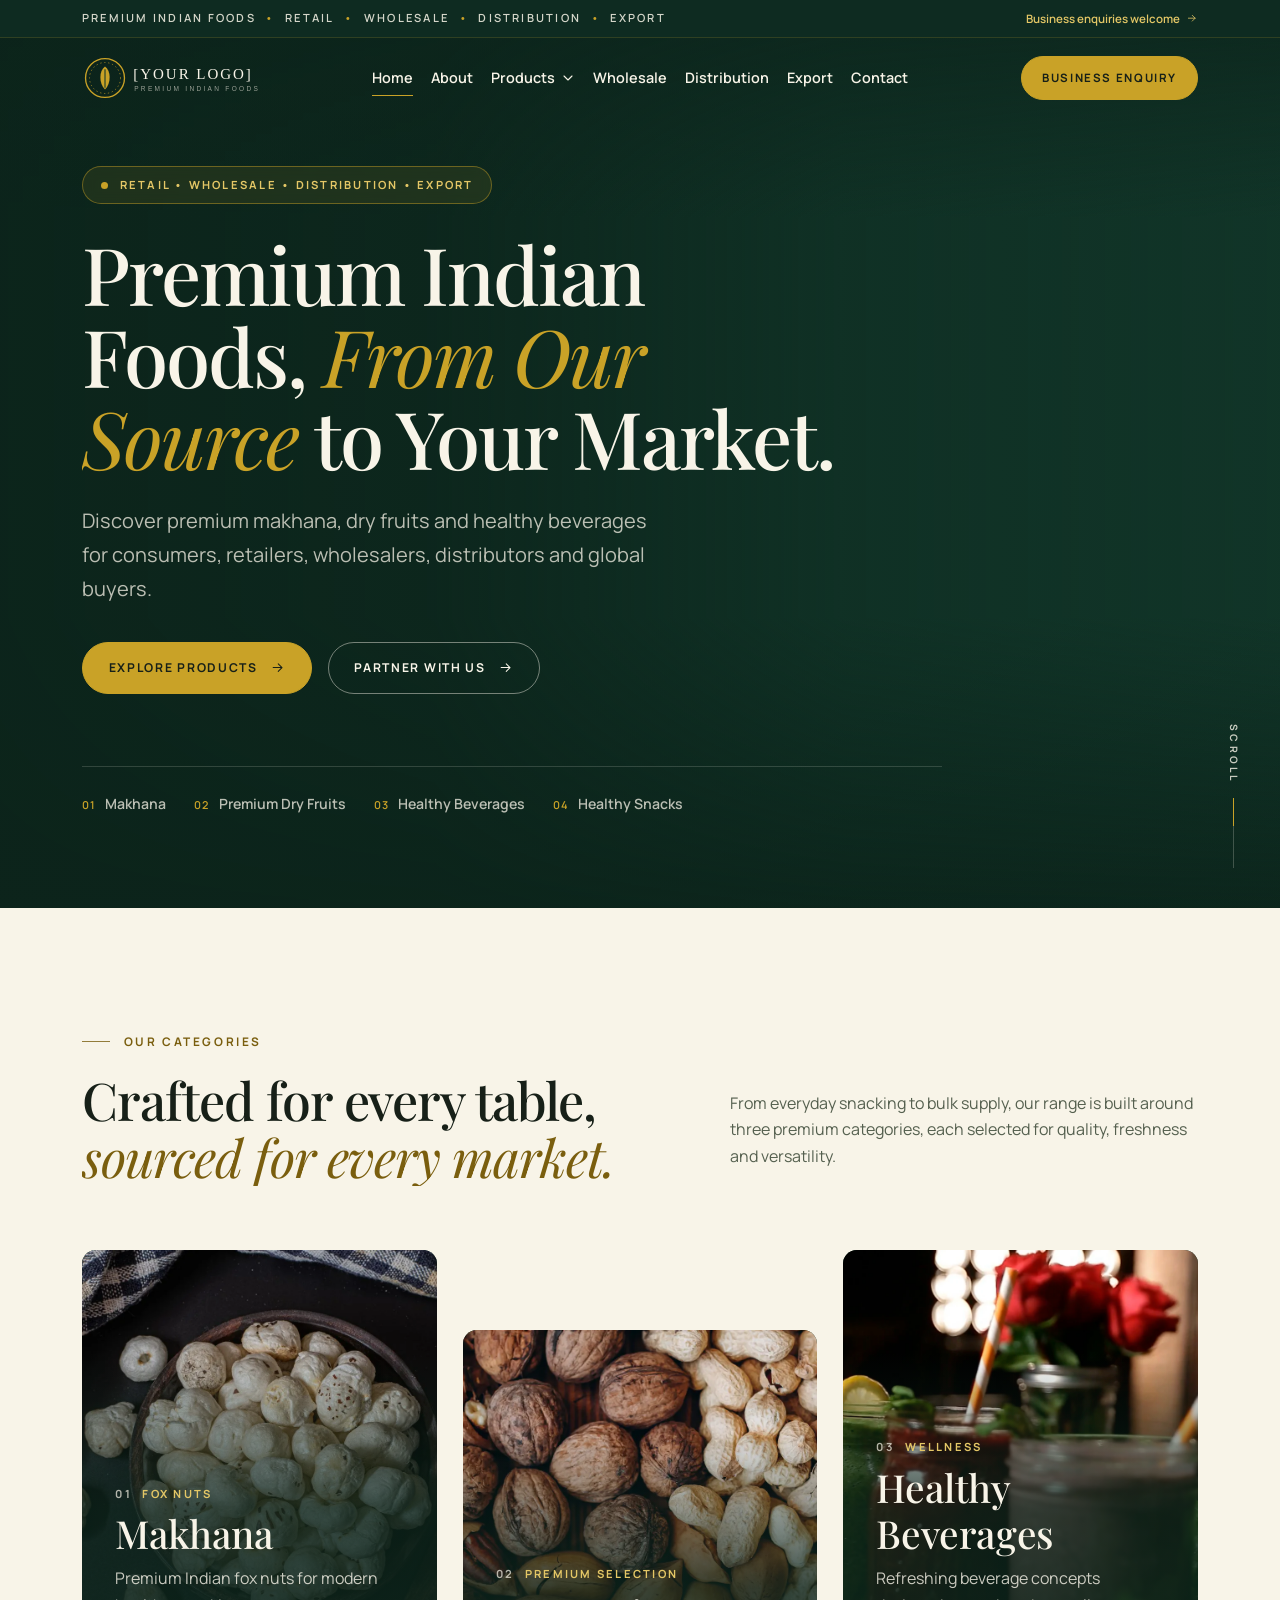
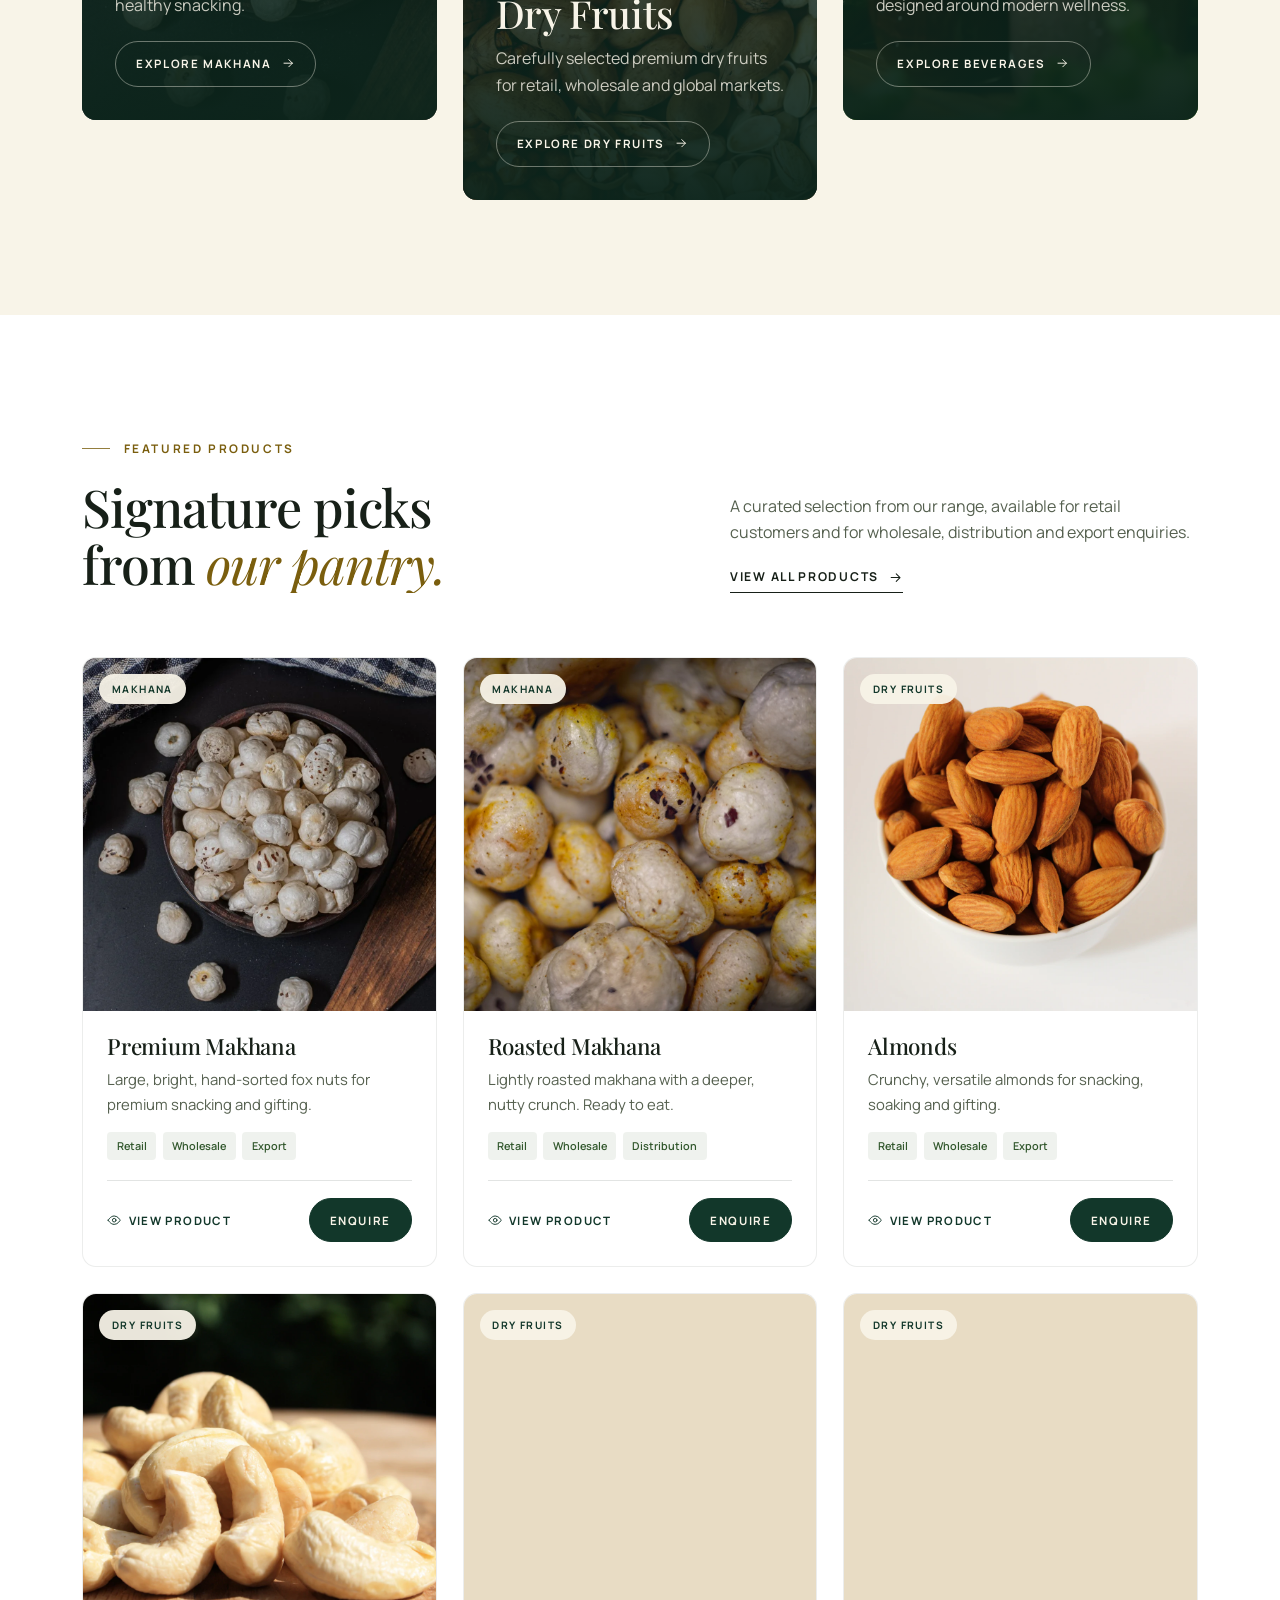
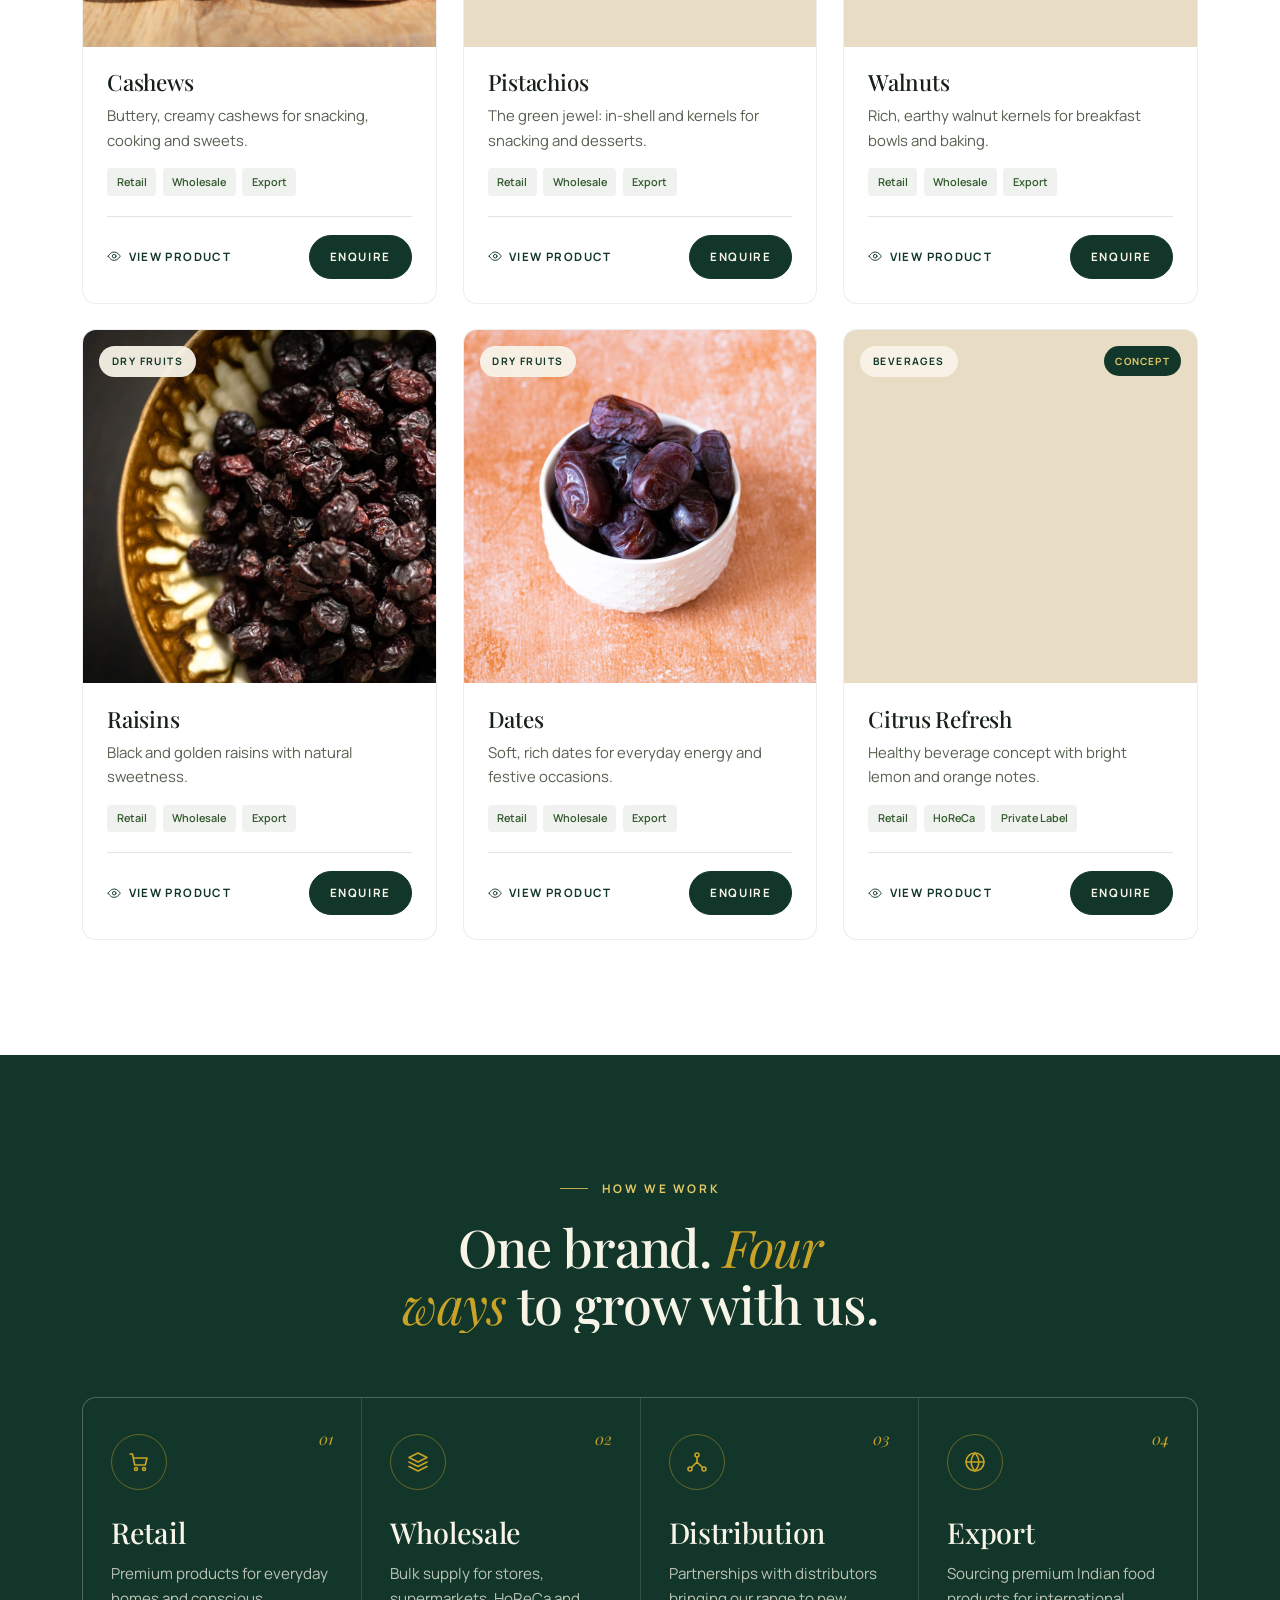
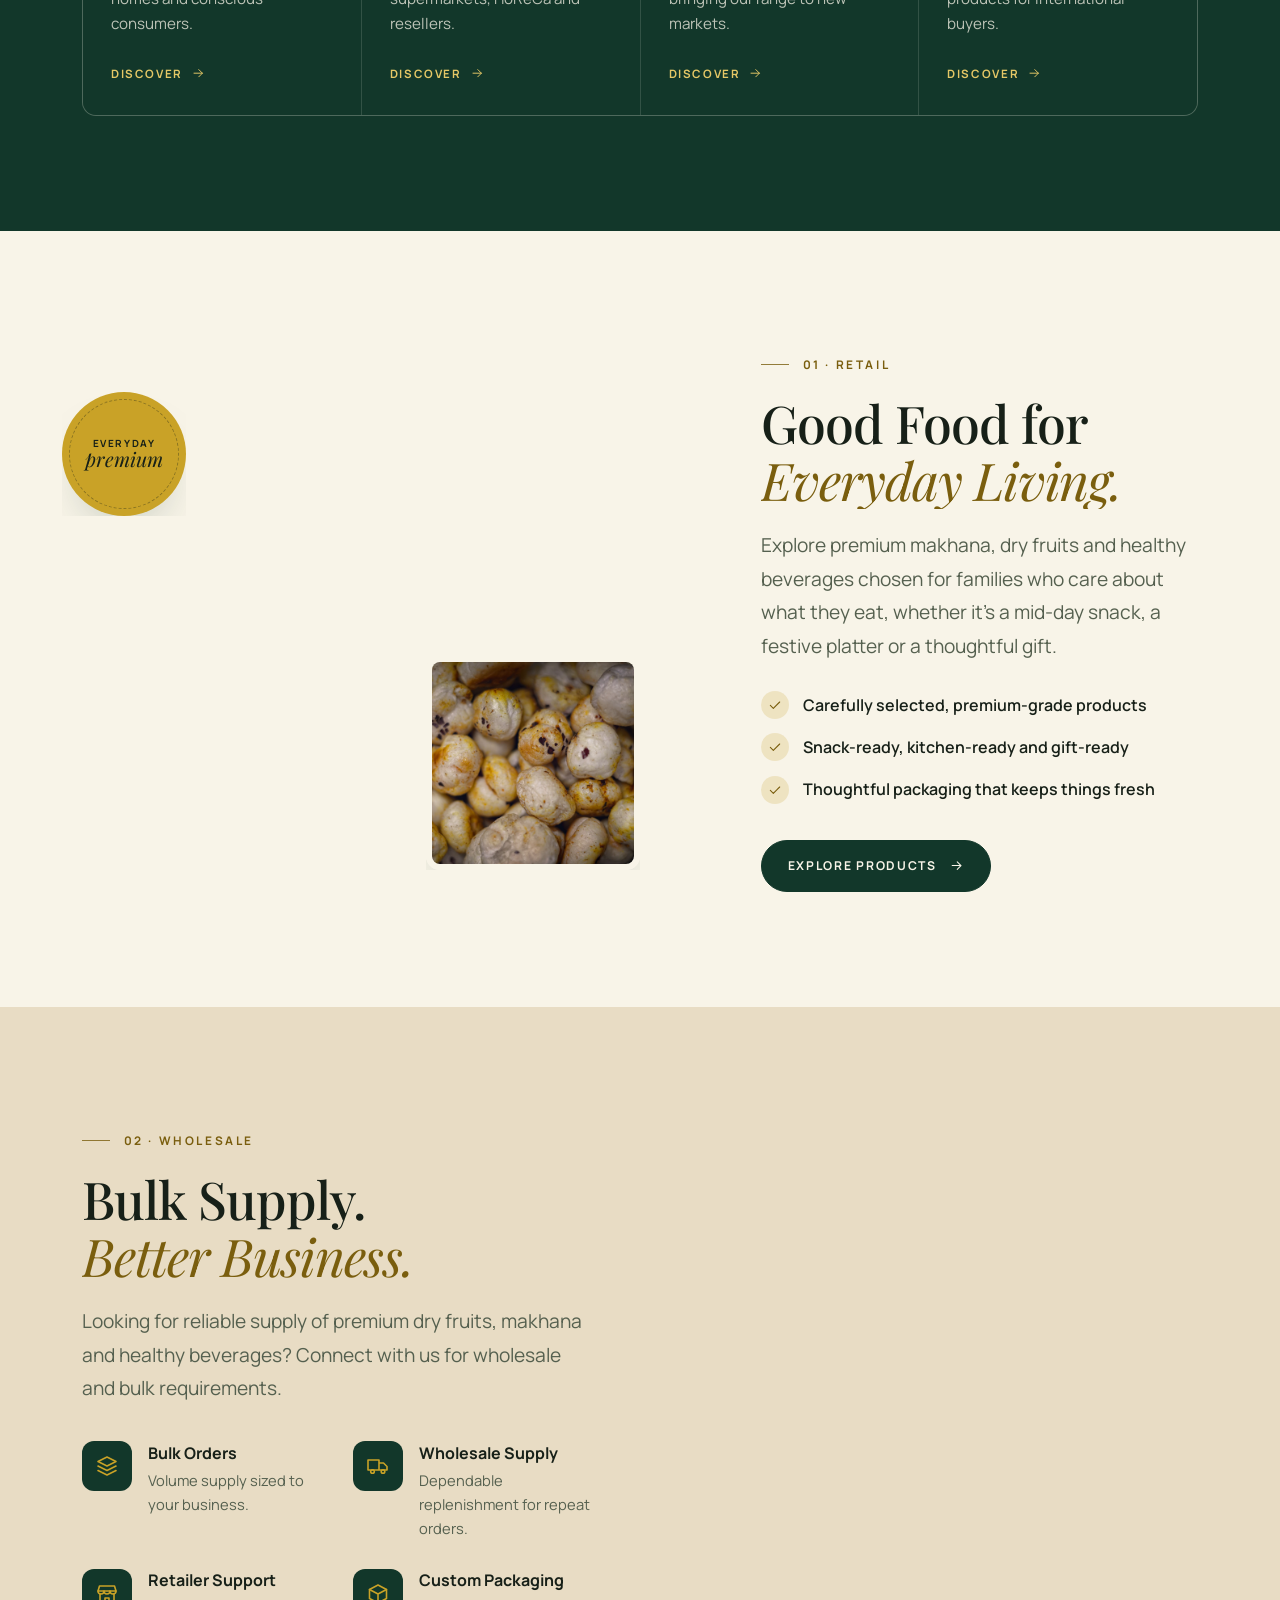
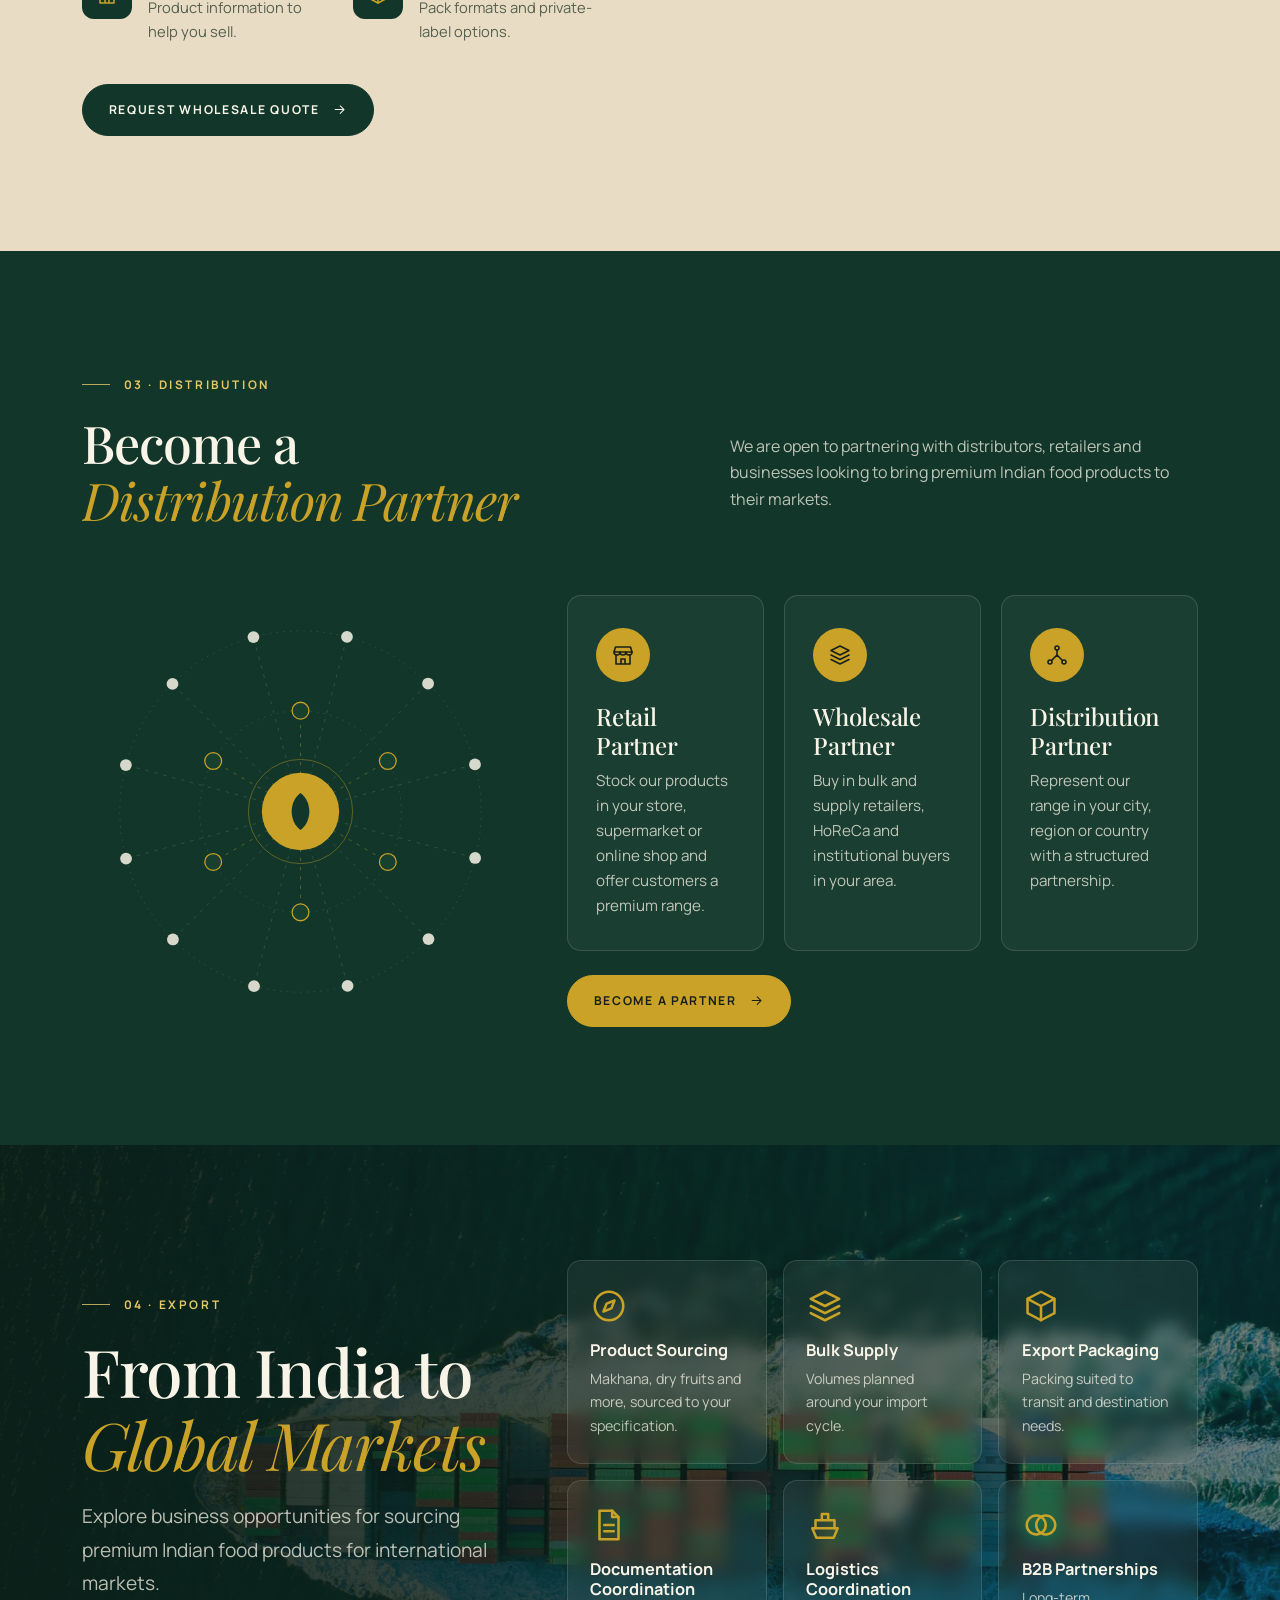
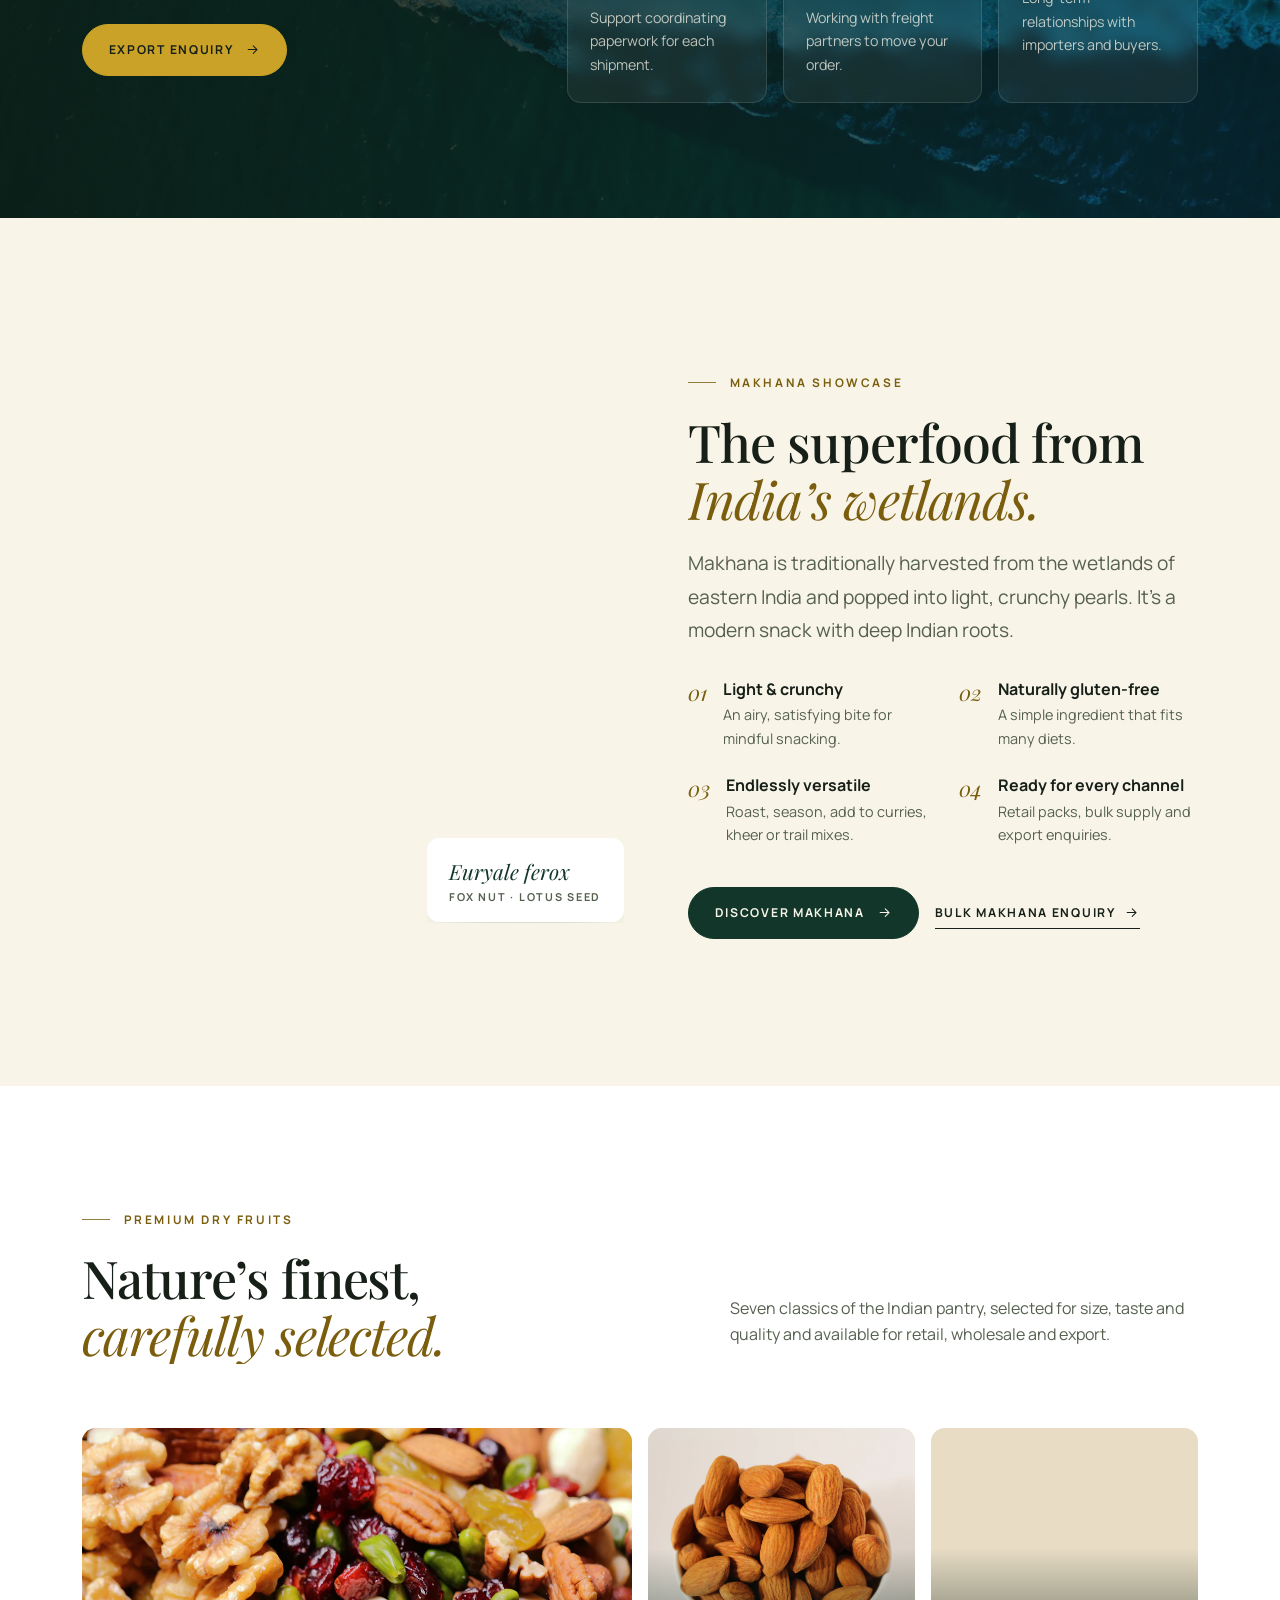
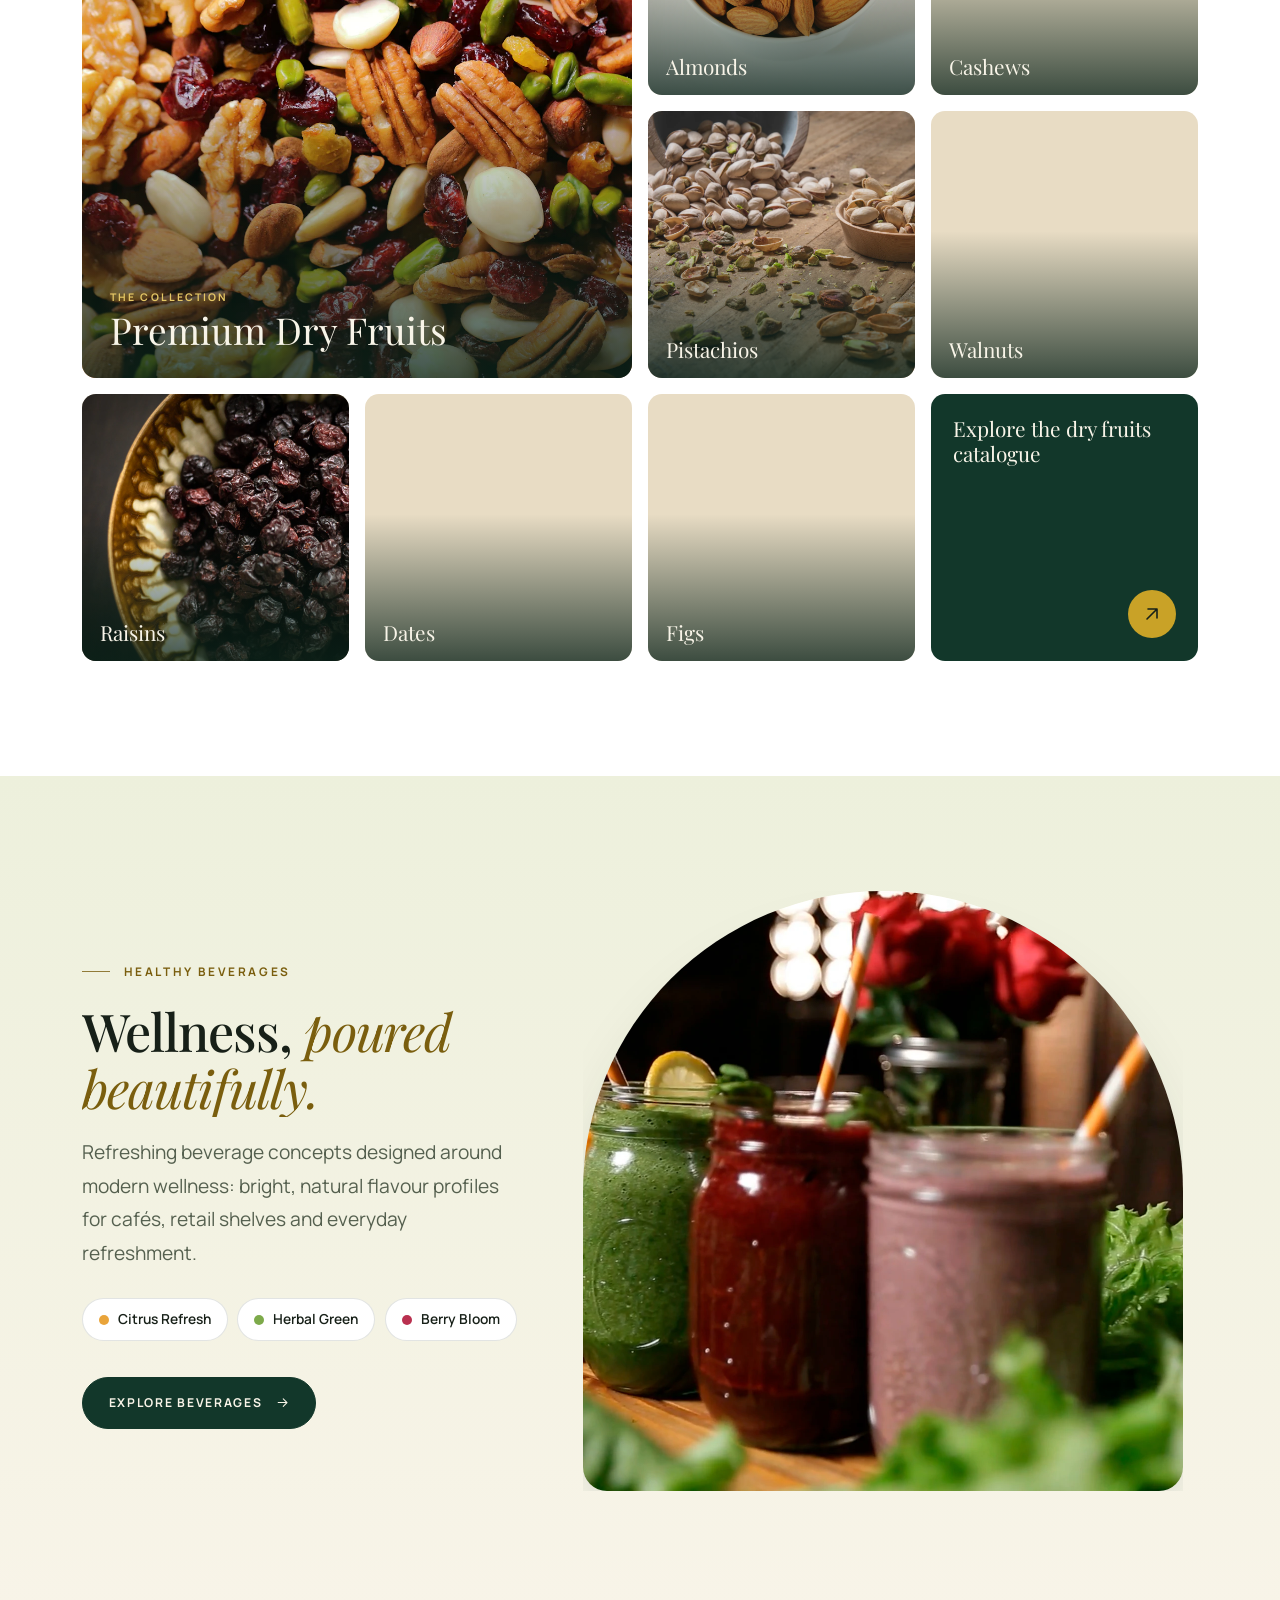
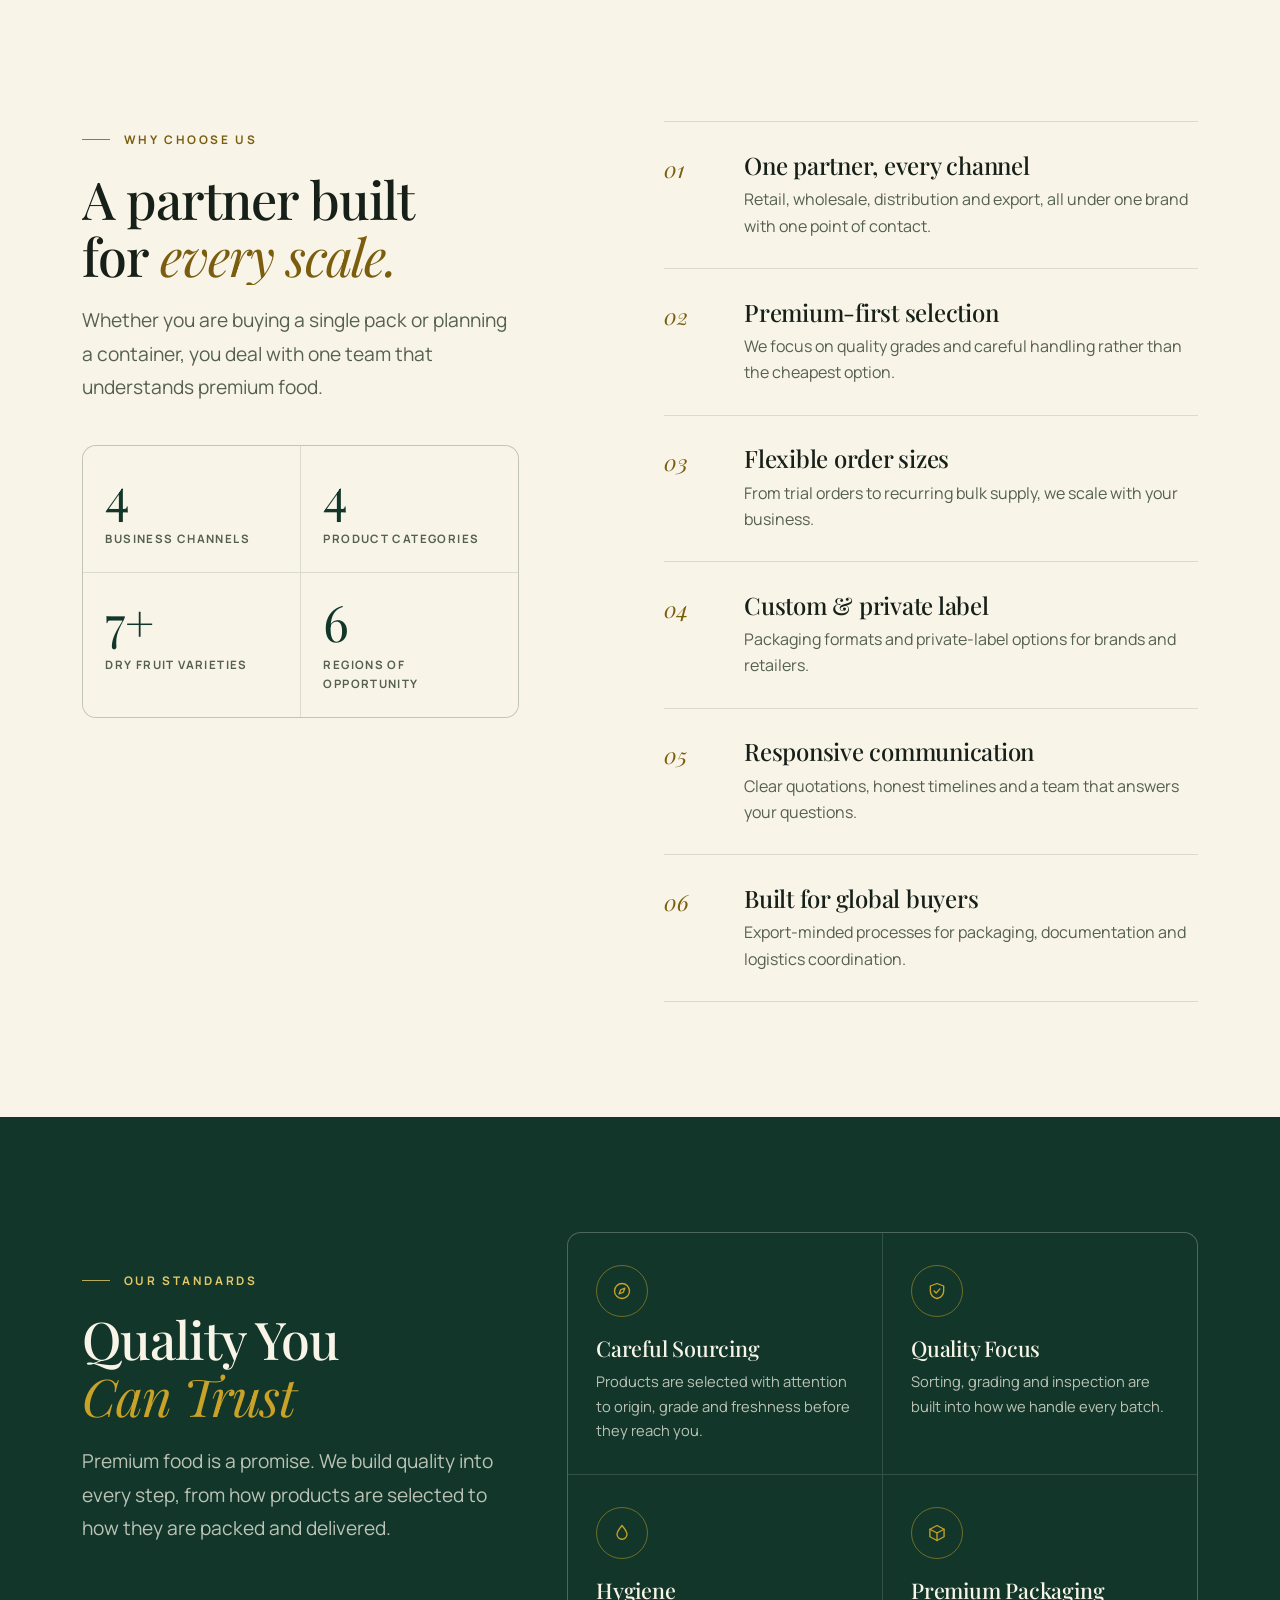
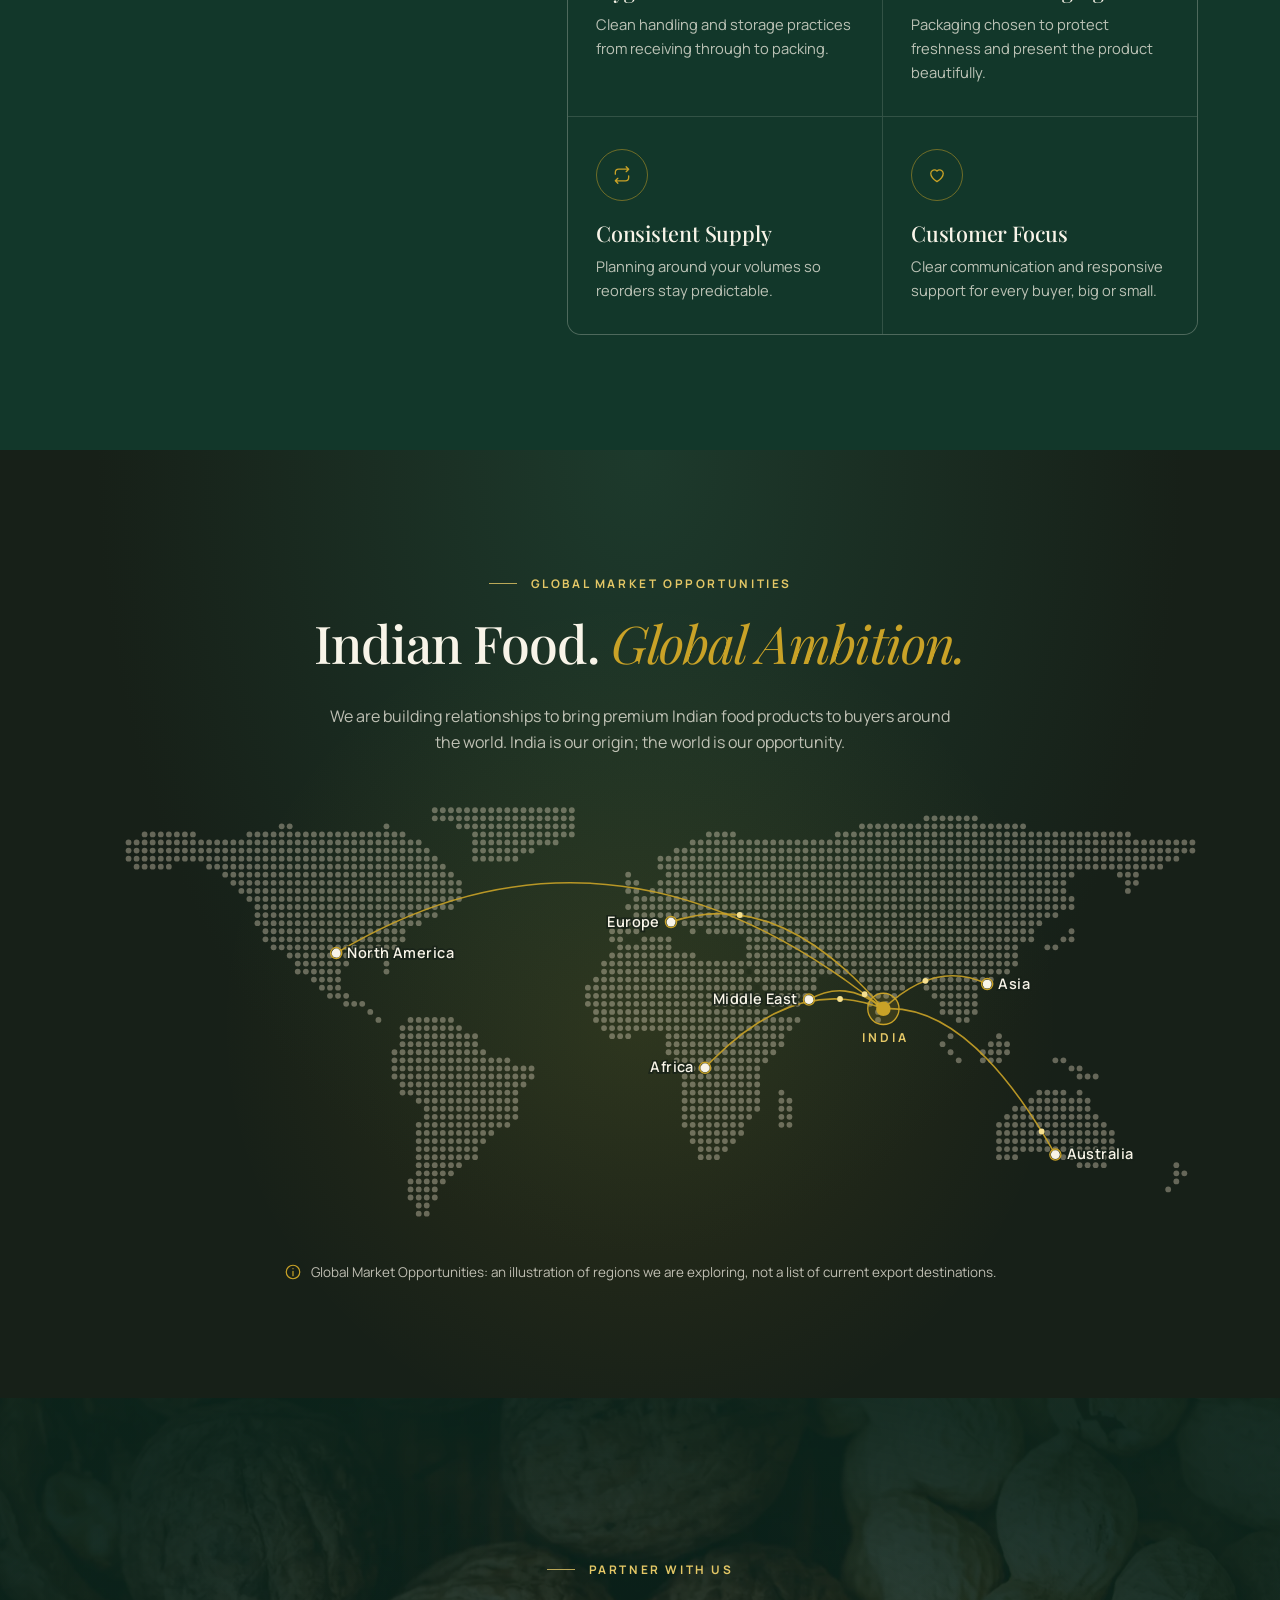
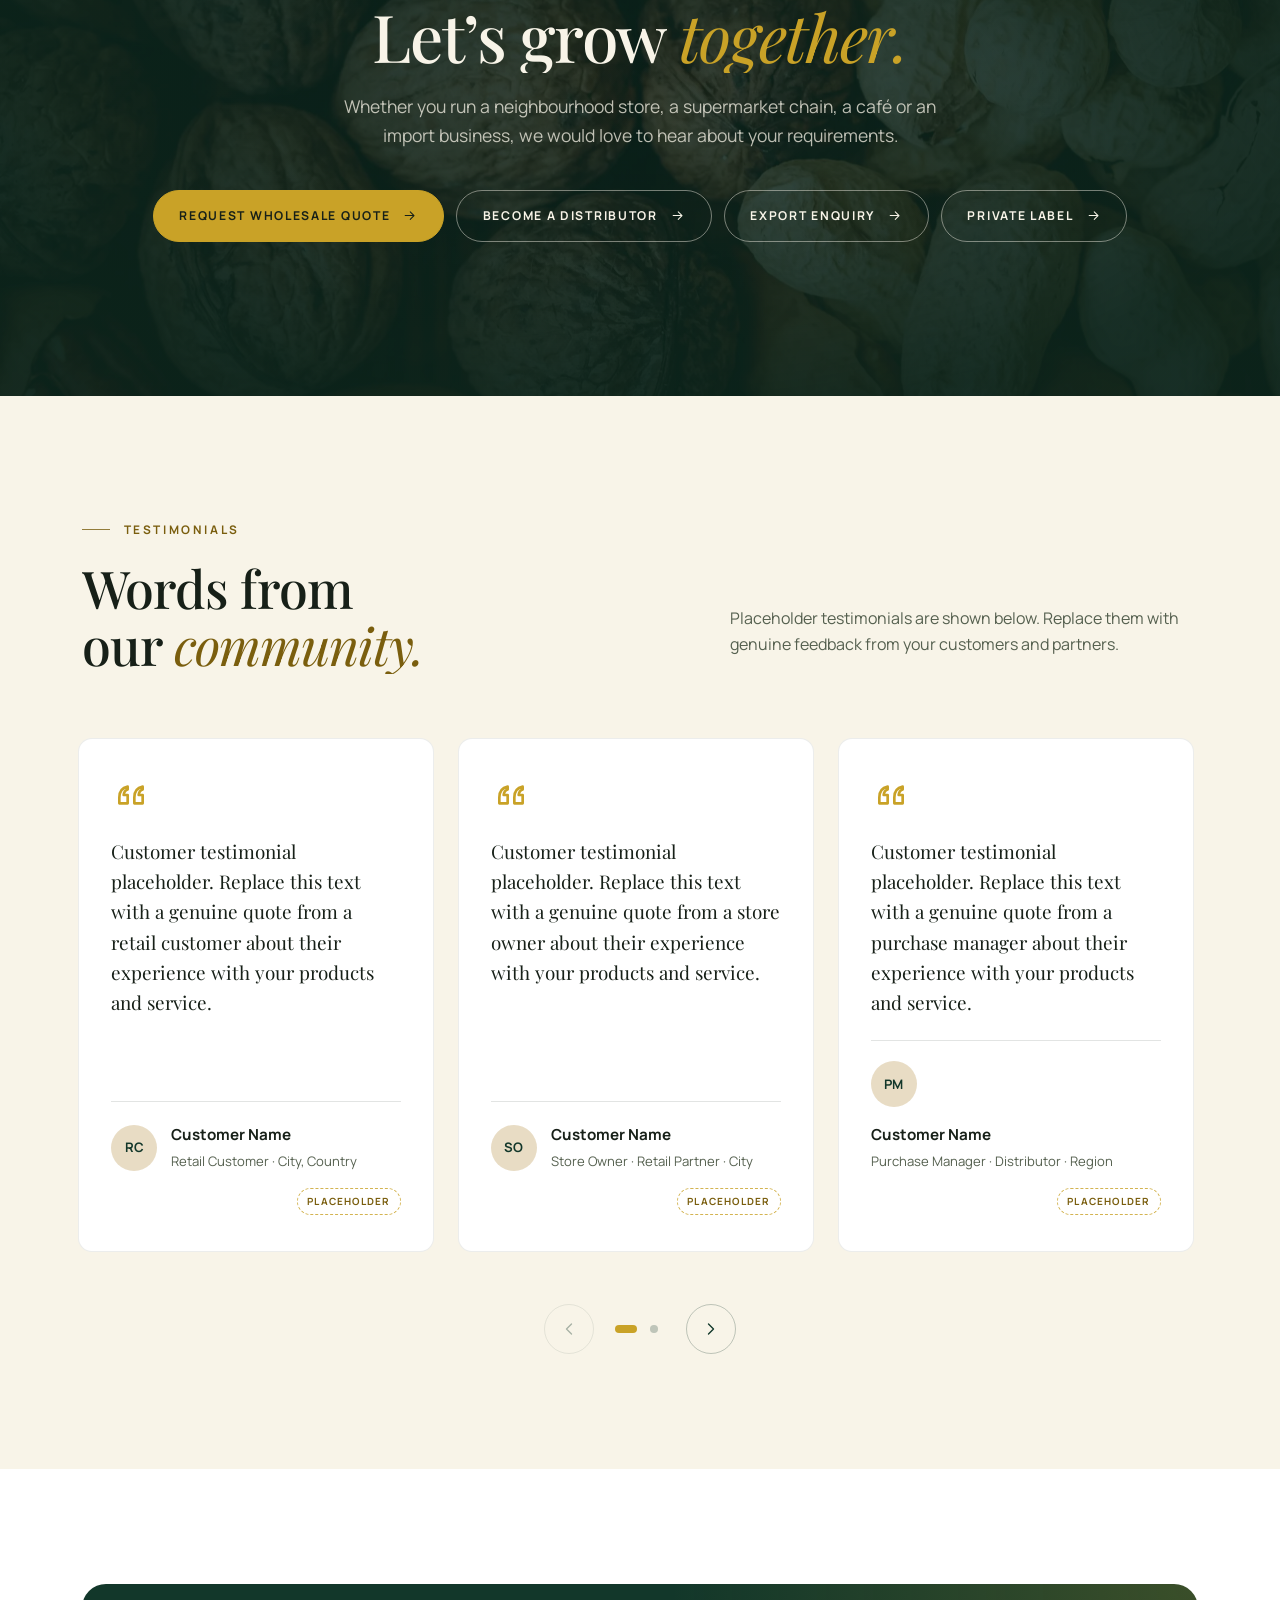
==== commit ceee486d: "change pic" ====
--- a/index.html
+++ b/index.html
@@ -125,9 +125,6 @@
     </picture>
   </div>
   <div class="hero__overlay"></div>
-  <div class="hero__floats" aria-hidden="true">
-    <div class="float float--a" data-parallax="-0.35"><img src="assets/images/elements/el-almond.webp" alt="" width="240" height="240" loading="lazy" decoding="async"></div><div class="float float--b" data-parallax="-0.2"><img src="assets/images/elements/el-makhana.webp" alt="" width="240" height="240" loading="lazy" decoding="async"></div><div class="float float--c" data-parallax="-0.45"><img src="assets/images/elements/el-leaf.webp" alt="" width="240" height="240" loading="lazy" decoding="async"></div><div class="float float--d" data-parallax="-0.28"><img src="assets/images/elements/el-cashew.webp" alt="" width="240" height="240" loading="lazy" decoding="async"></div><div class="float float--e" data-parallax="-0.15"><img src="assets/images/elements/el-pistachio.webp" alt="" width="240" height="240" loading="lazy" decoding="async"></div>
-  </div>
   <div class="container hero__inner">
     <div class="hero__content">
       <p class="hero__badge" data-reveal="fade-up"><span class="hero__badge-dot" aria-hidden="true"></span>Retail • Wholesale • Distribution • Export</p>
@@ -160,7 +157,7 @@
 </div>
     <div class="cat-grid" data-stagger>
       <article class="cat-card">
-        <div class="cat-card__media"><img src="assets/images/products/category-makhana.webp" alt="Brass bowl filled with premium white makhana fox nuts" width="800" height="1000" loading="lazy" decoding="async"></div>
+        <div class="cat-card__media"><img src="assets/images/products/category-makhana.webp" alt="Bowl of premium makhana (fox nuts) on a dark table" width="800" height="1000" loading="lazy" decoding="async"></div>
         <div class="cat-card__body">
           <p class="cat-card__label"><span>01</span> Fox Nuts</p>
           <h3 class="cat-card__title">Makhana</h3>
@@ -169,7 +166,7 @@
         </div>
       </article>
       <article class="cat-card cat-card--offset">
-        <div class="cat-card__media"><img src="assets/images/products/category-dry-fruits.webp" alt="Wooden bowl of mixed almonds, cashews, pistachios, walnuts and raisins" width="800" height="1000" loading="lazy" decoding="async"></div>
+        <div class="cat-card__media"><img src="assets/images/products/category-dry-fruits.webp" alt="Assortment of walnuts, almonds, pistachios and other nuts" width="800" height="1000" loading="lazy" decoding="async"></div>
         <div class="cat-card__body">
           <p class="cat-card__label"><span>02</span> Premium Selection</p>
           <h3 class="cat-card__title">Dry Fruits</h3>
@@ -178,7 +175,7 @@
         </div>
       </article>
       <article class="cat-card">
-        <div class="cat-card__media"><img src="assets/images/products/category-beverages.webp" alt="Two healthy beverage bottles with citrus and herbal drinks, lemon and mint" width="800" height="1000" loading="lazy" decoding="async"></div>
+        <div class="cat-card__media"><img src="assets/images/products/category-beverages.webp" alt="Jars of fresh green, red and berry drinks" width="800" height="1000" loading="lazy" decoding="async"></div>
         <div class="cat-card__body">
           <p class="cat-card__label"><span>03</span> Wellness</p>
           <h3 class="cat-card__title">Healthy Beverages</h3>
@@ -230,8 +227,8 @@
     <div class="row align-items-center g-5">
       <div class="col-lg-6">
         <div class="retail__media">
-          <div class="media media--rounded" data-reveal="image"><img src="assets/images/products/retail-pouches.webp" alt="Premium retail pouches of makhana, almonds and mixed dry fruits" width="1200" height="1000" loading="lazy" decoding="async"></div>
-          <div class="retail__inset" data-reveal="zoom" data-delay="2"><img src="assets/images/products/makhana-roasted.webp" alt="Roasted makhana in a dark ceramic bowl" width="800" height="800" loading="lazy" decoding="async"></div>
+          <div class="media media--rounded" data-reveal="image"><img src="assets/images/products/retail-pouches.webp" alt="Glass jars filled with dried fruits, nuts and seeds" width="1200" height="1000" loading="lazy" decoding="async"></div>
+          <div class="retail__inset" data-reveal="zoom" data-delay="2"><img src="assets/images/products/makhana-roasted.webp" alt="Close-up of roasted makhana" width="800" height="800" loading="lazy" decoding="async"></div>
           <p class="retail__badge" data-reveal="fade-up" data-delay="3"><span>Everyday</span>premium</p>
         </div>
       </div>
@@ -256,7 +253,7 @@
     <div class="row align-items-center g-5 flex-lg-row-reverse">
       <div class="col-lg-6">
         <figure class="media media--tall media--rounded wholesale-band__media" data-reveal="image">
-          <img src="assets/images/hero/wholesale-hero.webp" alt="Open jute sacks filled with makhana, almonds, cashews, pistachios and raisins" width="1920" height="1080" loading="lazy" decoding="async">
+          <img src="assets/images/hero/wholesale-hero.webp" alt="Open sacks filled with almonds at a wholesale market" width="1920" height="1080" loading="lazy" decoding="async">
           <figcaption class="media__caption">Bulk-ready supply for retailers, HoReCa and resellers</figcaption>
         </figure>
       </div>
@@ -337,9 +334,8 @@
     <div class="row align-items-center g-5">
       <div class="col-lg-6">
         <div class="showcase__media">
-          <div class="media media--portrait media--rounded media--parallax" data-reveal="image"><div data-parallax="0.08" class="media__inner"><img src="assets/images/products/makhana-editorial.webp" alt="Makhana spilling from a wooden scoop beside a brass bowl" width="1000" height="1250" loading="lazy" decoding="async"></div></div>
+          <div class="media media--portrait media--rounded media--parallax" data-reveal="image"><div data-parallax="0.08" class="media__inner"><img src="assets/images/products/makhana-editorial.webp" alt="Bowl of makhana with a wooden spoon on a dark table" width="1000" height="1250" loading="lazy" decoding="async"></div></div>
           <p class="showcase__tag" data-reveal="fade-left" data-delay="2"><em>Euryale ferox</em><span>Fox Nut · Lotus Seed</span></p>
-          <div class="float showcase__float" data-parallax="-0.25"><img src="assets/images/elements/el-makhana.webp" alt="" width="240" height="240" loading="lazy" decoding="async"></div>
         </div>
       </div>
       <div class="col-lg-6 ps-lg-5">
@@ -369,14 +365,14 @@
   <div class="sec-head__aside" data-reveal="fade-up" data-delay="2"><p class="sec-head__text">Seven classics of the Indian pantry, selected for size, taste and quality and available for retail, wholesale and export.</p></div>
 </div>
     <div class="bento" data-stagger>
-      <a class="bento__item bento__item--lg" href="pages/dry-fruits.html"><img src="assets/images/products/mixed-dry-fruits.webp" alt="Ceramic bowl of mixed premium dry fruits" width="800" height="800" loading="lazy" decoding="async"><span class="bento__label"><small>The Collection</small>Premium Dry Fruits</span></a>
-      <a class="bento__item" href="pages/dry-fruits.html#almonds"><img src="assets/images/products/almonds.webp" alt="Almonds in a wooden bowl" width="800" height="800" loading="lazy" decoding="async"><span class="bento__label">Almonds</span></a>
-      <a class="bento__item" href="pages/dry-fruits.html#cashews"><img src="assets/images/products/cashews.webp" alt="Cashews in a brass bowl" width="800" height="800" loading="lazy" decoding="async"><span class="bento__label">Cashews</span></a>
-      <a class="bento__item" href="pages/dry-fruits.html#pistachios"><img src="assets/images/products/pistachios.webp" alt="Pistachios in a ceramic bowl" width="800" height="800" loading="lazy" decoding="async"><span class="bento__label">Pistachios</span></a>
-      <a class="bento__item" href="pages/dry-fruits.html#walnuts"><img src="assets/images/products/walnuts.webp" alt="Walnut kernels in a dark bowl" width="800" height="800" loading="lazy" decoding="async"><span class="bento__label">Walnuts</span></a>
-      <a class="bento__item" href="pages/dry-fruits.html#raisins"><img src="assets/images/products/raisins.webp" alt="Black and golden raisins" width="800" height="800" loading="lazy" decoding="async"><span class="bento__label">Raisins</span></a>
-      <a class="bento__item" href="pages/dry-fruits.html#dates"><img src="assets/images/products/dates.webp" alt="Dates in a brass bowl" width="800" height="800" loading="lazy" decoding="async"><span class="bento__label">Dates</span></a>
-      <a class="bento__item" href="pages/dry-fruits.html#figs"><img src="assets/images/products/figs.webp" alt="Whole and halved dried figs" width="800" height="800" loading="lazy" decoding="async"><span class="bento__label">Figs</span></a>
+      <a class="bento__item bento__item--lg" href="pages/dry-fruits.html"><img src="assets/images/products/mixed-dry-fruits.webp" alt="Mix of walnuts, pistachios, almonds and dried cranberries" width="800" height="800" loading="lazy" decoding="async"><span class="bento__label"><small>The Collection</small>Premium Dry Fruits</span></a>
+      <a class="bento__item" href="pages/dry-fruits.html#almonds"><img src="assets/images/products/almonds.webp" alt="Almonds in a white bowl" width="800" height="800" loading="lazy" decoding="async"><span class="bento__label">Almonds</span></a>
+      <a class="bento__item" href="pages/dry-fruits.html#cashews"><img src="assets/images/products/cashews.webp" alt="Cashews on a wooden table" width="800" height="800" loading="lazy" decoding="async"><span class="bento__label">Cashews</span></a>
+      <a class="bento__item" href="pages/dry-fruits.html#pistachios"><img src="assets/images/products/pistachios.webp" alt="Pistachios on a rustic wooden table" width="800" height="800" loading="lazy" decoding="async"><span class="bento__label">Pistachios</span></a>
+      <a class="bento__item" href="pages/dry-fruits.html#walnuts"><img src="assets/images/products/walnuts.webp" alt="Whole and cracked walnuts" width="800" height="800" loading="lazy" decoding="async"><span class="bento__label">Walnuts</span></a>
+      <a class="bento__item" href="pages/dry-fruits.html#raisins"><img src="assets/images/products/raisins.webp" alt="Raisins in a brass bowl" width="800" height="800" loading="lazy" decoding="async"><span class="bento__label">Raisins</span></a>
+      <a class="bento__item" href="pages/dry-fruits.html#dates"><img src="assets/images/products/dates.webp" alt="Dates in a white bowl" width="800" height="800" loading="lazy" decoding="async"><span class="bento__label">Dates</span></a>
+      <a class="bento__item" href="pages/dry-fruits.html#figs"><img src="assets/images/products/figs.webp" alt="Dried figs" width="800" height="800" loading="lazy" decoding="async"><span class="bento__label">Figs</span></a>
       <a class="bento__item bento__item--cta" href="pages/dry-fruits.html"><span class="bento__cta-text">Explore the dry fruits catalogue</span><svg class="icon bento__cta-icon" aria-hidden="true" focusable="false"><use href="#i-arrow-up-right"></use></svg></a>
     </div>
   </div>
@@ -399,8 +395,7 @@
       </div>
       <div class="col-lg-7">
         <div class="bev-band__visual">
-          <div class="bev-band__arch" data-reveal="zoom"><img src="assets/images/beverages/beverages-trio.webp" alt="Three healthy beverage bottles: herbal, citrus and berry" width="1200" height="1200" loading="lazy" decoding="async"></div>
-          <div class="float bev-float bev-float--1" data-parallax="-0.3"><img src="assets/images/elements/el-lemon.webp" alt="" width="240" height="240" loading="lazy" decoding="async"></div><div class="float bev-float bev-float--2" data-parallax="-0.18"><img src="assets/images/elements/el-mint.webp" alt="" width="240" height="240" loading="lazy" decoding="async"></div><div class="float bev-float bev-float--3" data-parallax="-0.4"><img src="assets/images/elements/el-berry.webp" alt="" width="240" height="240" loading="lazy" decoding="async"></div>
+          <div class="bev-band__arch" data-reveal="zoom"><img src="assets/images/beverages/beverages-trio.webp" alt="Jars of fresh green, red and berry drinks" width="1200" height="1200" loading="lazy" decoding="async"></div>
         </div>
       </div>
     </div>
@@ -446,7 +441,7 @@
         <p class="eyebrow eyebrow--light" data-reveal="fade-up">Our Standards</p>
         <h2 class="t-h2" id="quality-title" data-reveal="fade-up" data-delay="1">Quality You <em>Can Trust</em></h2>
         <p class="lead-lux" data-reveal="fade-up" data-delay="2">Premium food is a promise. We build quality into every step, from how products are selected to how they are packed and delivered.</p>
-        <div class="media media--rounded quality__media" data-reveal="image"><img src="assets/images/about/quality-tray.webp" alt="Wooden tray with sorted makhana, almonds and cashews" width="1200" height="900" loading="lazy" decoding="async"></div>
+        <div class="media media--rounded quality__media" data-reveal="image"><img src="assets/images/about/quality-tray.webp" alt="Baskets of sorted nuts and dried fruits" width="1200" height="900" loading="lazy" decoding="async"></div>
       </div>
       <div class="col-lg-7"><div class="q-grid" data-stagger><div class="q-item"><span class="q-item__icon"><svg class="icon" aria-hidden="true" focusable="false"><use href="#i-compass"></use></svg></span><h3 class="q-item__title">Careful Sourcing</h3><p>Products are selected with attention to origin, grade and freshness before they reach you.</p></div><div class="q-item"><span class="q-item__icon"><svg class="icon" aria-hidden="true" focusable="false"><use href="#i-shield"></use></svg></span><h3 class="q-item__title">Quality Focus</h3><p>Sorting, grading and inspection are built into how we handle every batch.</p></div><div class="q-item"><span class="q-item__icon"><svg class="icon" aria-hidden="true" focusable="false"><use href="#i-droplet"></use></svg></span><h3 class="q-item__title">Hygiene</h3><p>Clean handling and storage practices from receiving through to packing.</p></div><div class="q-item"><span class="q-item__icon"><svg class="icon" aria-hidden="true" focusable="false"><use href="#i-box"></use></svg></span><h3 class="q-item__title">Premium Packaging</h3><p>Packaging chosen to protect freshness and present the product beautifully.</p></div><div class="q-item"><span class="q-item__icon"><svg class="icon" aria-hidden="true" focusable="false"><use href="#i-repeat"></use></svg></span><h3 class="q-item__title">Consistent Supply</h3><p>Planning around your volumes so reorders stay predictable.</p></div><div class="q-item"><span class="q-item__icon"><svg class="icon" aria-hidden="true" focusable="false"><use href="#i-heart"></use></svg></span><h3 class="q-item__title">Customer Focus</h3><p>Clear communication and responsive support for every buyer, big or small.</p></div></div>
 <!-- CERTIFICATIONS: add your genuine certifications / licence numbers here once available. Do not list certifications you do not hold. --></div>
@@ -534,7 +529,6 @@
 <section class="section newsletter" aria-labelledby="nl-title">
   <div class="container">
     <div class="newsletter__box" data-reveal="fade-up">
-      <div class="float newsletter__float newsletter__float--1"><img src="assets/images/elements/el-leaf.webp" alt="" width="240" height="240" loading="lazy" decoding="async"></div><div class="float newsletter__float newsletter__float--2"><img src="assets/images/elements/el-almond.webp" alt="" width="240" height="240" loading="lazy" decoding="async"></div>
       <div class="newsletter__copy">
         <p class="eyebrow eyebrow--light">Newsletter</p>
         <h2 class="t-h2" id="nl-title">Stay Fresh. <em>Stay Inspired.</em></h2>
@@ -564,7 +558,11 @@
         <p class="footer__tagline">A new-generation Indian food brand for retail, wholesale, distribution and export, built around makhana, premium dry fruits and healthy beverages.</p>
         <ul class="social" aria-label="Social media"><li><span class="social__link is-placeholder" data-social="instagram" title="Instagram — add your link in assets/js/config.js"><span class="visually-hidden">Instagram</span><svg class="icon" aria-hidden="true" focusable="false"><use href="#i-instagram"></use></svg></span></li><li><span class="social__link is-placeholder" data-social="facebook" title="Facebook — add your link in assets/js/config.js"><span class="visually-hidden">Facebook</span><svg class="icon" aria-hidden="true" focusable="false"><use href="#i-facebook"></use></svg></span></li><li><span class="social__link is-placeholder" data-social="linkedin" title="LinkedIn — add your link in assets/js/config.js"><span class="visually-hidden">LinkedIn</span><svg class="icon" aria-hidden="true" focusable="false"><use href="#i-linkedin"></use></svg></span></li><li><span class="social__link is-placeholder" data-social="youtube" title="YouTube — add your link in assets/js/config.js"><span class="visually-hidden">YouTube</span><svg class="icon" aria-hidden="true" focusable="false"><use href="#i-youtube"></use></svg></span></li><li><span class="social__link is-placeholder" data-social="x" title="X (Twitter) — add your link in assets/js/config.js"><span class="visually-hidden">X (Twitter)</span><svg class="icon" aria-hidden="true" focusable="false"><use href="#i-x"></use></svg></span></li></ul>
       </div>
-      
+      <div class="footer__news">
+        <p class="footer__title">Have a business requirement?</p>
+        <p class="footer__news-text">Wholesale, distribution, export or private label: tell us what you need and our team will get back to you.</p>
+        <a class="btn-lux btn-lux--gold" href="pages/enquiry.html"><span class="btn-lux__label">Business Enquiry</span><svg class="icon btn-lux__icon" aria-hidden="true" focusable="false"><use href="#i-arrow-right"></use></svg></a>
+      </div>
     </div>
     <div class="footer__cols">
       <div class="footer__col">
--- a/assets/css/style.css
+++ b/assets/css/style.css
@@ -115,6 +115,7 @@
 .t-h3 { font-size: clamp(1.5rem, 1.2rem + 1vw, 2.15rem); line-height: 1.2; margin: 0 0 1rem; }
 .t-statement { font-family: var(--font-serif); font-size: clamp(1.6rem, 1.1rem + 1.6vw, 2.5rem); line-height: 1.3; margin: 0; text-wrap: balance; }
 .lead-lux { font-size: clamp(1.05rem, 1rem + .3vw, 1.2rem); line-height: 1.75; color: var(--fg-muted); margin-bottom: 1.5rem; }
+.t-display + .lead-lux { margin-top: 1.6rem; }
 .eyebrow {
   display: inline-flex; align-items: center; gap: .85rem;
   font-family: var(--font-sans); font-size: .74rem; font-weight: 700;
@@ -371,6 +372,7 @@
 .hero__overlay {
   position: absolute; inset: 0;
   background:
+    linear-gradient(180deg, rgba(12, 36, 27, .78) 0%, rgba(12, 36, 27, 0) 24%),
     linear-gradient(90deg, rgba(12, 36, 27, .97) 0%, rgba(12, 36, 27, .86) 34%, rgba(12, 36, 27, .32) 66%, rgba(12, 36, 27, .12) 100%),
     linear-gradient(0deg, rgba(12, 36, 27, .9) 0%, rgba(12, 36, 27, 0) 32%);
 }
@@ -400,19 +402,6 @@
 .scroll-cue__line::after { content: ""; position: absolute; left: 0; top: 0; width: 100%; height: 40%; background: var(--gold); animation: scrollLine 2.2s var(--ease) infinite; }
 .scroll-cue:hover { color: var(--gold-soft); }
 
-/* Floating product elements */
-.hero__floats { position: absolute; inset: 0; z-index: 1; pointer-events: none; }
-.float { position: absolute; width: clamp(56px, 7vw, 124px); }
-.float img { display: block; width: 100%; height: auto; animation: bob 7s ease-in-out infinite; }
-.float--a { top: 20%; left: 54%; }
-.float--b { bottom: 16%; left: 47%; width: clamp(48px, 5vw, 90px); }
-.float--b img { animation-duration: 9s; animation-delay: -2s; }
-.float--c { top: 13%; right: 5%; }
-.float--c img { animation-duration: 8s; animation-delay: -4s; }
-.float--d { bottom: 26%; right: 36%; width: clamp(50px, 5.5vw, 96px); }
-.float--d img { animation-duration: 10s; animation-delay: -1s; }
-.float--e { top: 52%; left: 62%; width: clamp(44px, 4.5vw, 80px); }
-.float--e img { animation-duration: 8.5s; animation-delay: -5s; }
 
 /* ---------- 8. Page hero (inner pages) ---------- */
 .page-hero {
@@ -426,6 +415,7 @@
 .page-hero__overlay {
   position: absolute; inset: 0;
   background:
+    linear-gradient(180deg, rgba(12, 36, 27, .7) 0%, rgba(12, 36, 27, 0) 28%),
     linear-gradient(90deg, rgba(12, 36, 27, .96) 0%, rgba(12, 36, 27, .8) 42%, rgba(12, 36, 27, .3) 75%, rgba(12, 36, 27, .18) 100%),
     linear-gradient(0deg, rgba(12, 36, 27, .75) 0%, rgba(12, 36, 27, 0) 45%);
 }
@@ -460,7 +450,7 @@
 .cat-card__media { position: absolute; inset: 0; z-index: -1; }
 .cat-card__media img { width: 100%; height: 100%; object-fit: cover; transition: transform 1.4s var(--ease-out); }
 .cat-card__media::before, .cat-card__media::after { content: ""; position: absolute; inset: 0; transition: opacity .7s var(--ease); }
-.cat-card__media::after { background: linear-gradient(180deg, rgba(12, 36, 27, 0) 28%, rgba(12, 36, 27, .55) 58%, rgba(12, 36, 27, .95) 100%); }
+.cat-card__media::after { background: linear-gradient(180deg, rgba(12, 36, 27, 0) 22%, rgba(12, 36, 27, .78) 55%, rgba(12, 36, 27, .97) 100%); }
 .cat-card__media::before { z-index: 1; background: linear-gradient(180deg, rgba(12, 36, 27, .25), rgba(12, 36, 27, .85)); opacity: 0; }
 .cat-card:hover .cat-card__media img, .cat-card:focus-within .cat-card__media img { transform: scale(1.08); }
 .cat-card:hover .cat-card__media::before, .cat-card:focus-within .cat-card__media::before { opacity: 1; }
@@ -654,7 +644,6 @@
 }
 .showcase__tag em { font-family: var(--font-serif); font-size: 1.3rem; color: var(--forest); }
 .showcase__tag span { font-size: .68rem; font-weight: 700; letter-spacing: .16em; text-transform: uppercase; color: var(--fg-muted); }
-.showcase__float { top: -2.5rem; left: -2rem; width: clamp(80px, 9vw, 130px); }
 .num-list { list-style: none; padding: 0; margin: 2rem 0 2.5rem; display: grid; grid-template-columns: 1fr 1fr; gap: 1.6rem 2rem; }
 .num-list li { display: flex; gap: 1rem; }
 .num-list li > span { font-family: var(--font-serif); font-style: italic; font-size: 1.35rem; line-height: 1.2; color: var(--accent); }
@@ -684,12 +673,6 @@
 .bev-band__visual { position: relative; max-width: 600px; margin-inline: auto; }
 .bev-band__arch { overflow: hidden; border-radius: 300px 300px 24px 24px; box-shadow: var(--shadow-lg); background: var(--cream); }
 .bev-band__arch img { display: block; width: 100%; height: auto; }
-.bev-float--1 { top: 6%; left: -5%; }
-.bev-float--2 { bottom: 14%; right: -6%; }
-.bev-float--3 { top: 38%; right: -8%; width: clamp(44px, 5vw, 80px); }
-.bev-float--3 img { animation-duration: 9s; animation-delay: -3s; }
-.bev-float--4 { bottom: 4%; left: 2%; }
-.bev-float--4 img { animation-duration: 10s; animation-delay: -5s; }
 
 /* Why choose us */
 .why__sticky { position: sticky; top: 110px; }
@@ -746,7 +729,7 @@
 /* CTA band */
 .cta-band { position: relative; overflow: hidden; isolation: isolate; padding: clamp(6rem, 12vw, 10rem) 0; text-align: center; background: var(--forest); }
 .cta-band__overlay { position: absolute; inset: 0; background: radial-gradient(ellipse at center, rgba(12, 36, 27, .78) 0%, rgba(12, 36, 27, .95) 75%); }
-.cta-band__inner { position: relative; max-width: 940px; }
+.cta-band__inner { position: relative; max-width: 1140px; }
 .cta-band .eyebrow { justify-content: center; }
 .cta-band__text { max-width: 640px; margin: 0 auto 2.5rem; color: var(--fg-muted); font-size: 1.1rem; }
 .cta-band__actions { display: flex; flex-wrap: wrap; justify-content: center; gap: .75rem; }
@@ -787,9 +770,6 @@
 }
 .newsletter__copy p:last-child { margin: 0; color: var(--fg-muted); }
 .newsletter__copy .t-h2 { margin-bottom: 1rem; }
-.newsletter__float { z-index: -1; opacity: .9; }
-.newsletter__float--1 { top: -24px; right: 32%; width: 96px; }
-.newsletter__float--2 { bottom: -18px; right: 3%; width: 84px; }
 .news-form__row {
   display: flex; gap: .5rem; padding: .4rem;
   border: 1px solid rgba(248, 244, 232, .22); border-radius: 100px;
@@ -827,7 +807,7 @@
 .footer__bottom { display: flex; flex-wrap: wrap; justify-content: space-between; gap: 1rem; padding-top: 2rem; border-top: 1px solid var(--line); font-size: .82rem; }
 .footer__bottom p { margin: 0; }
 .footer__legal { display: flex; flex-wrap: wrap; gap: .5rem 1.5rem; }
-.footer__legal a { color: var(--fg-muted); }
+.footer__legal a { color: var(--fg-muted); text-decoration: none; }
 .footer__legal a:hover { color: var(--gold-soft); }
 
 /* Mobile sticky CTA & back-to-top */
@@ -967,15 +947,11 @@
 .concept h3 { font-size: 1.65rem; margin: .8rem 0 .4rem; }
 .concept p { margin: 0; color: var(--fg-muted); }
 .ingredients { position: relative; overflow: hidden; background: linear-gradient(180deg, #EEF1DD 0%, #FBF9F1 100%); }
-.ing-f--1 { top: 8%; left: 4%; }
-.ing-f--2 { bottom: 10%; right: 5%; }
 .ing-grid { position: relative; display: grid; grid-template-columns: repeat(4, 1fr); gap: 1.25rem; }
 .ing { padding: 2rem 1.25rem; border-radius: 28px; background: rgba(255, 255, 255, .8); text-align: center; transition: transform .5s var(--ease-out), box-shadow .5s; }
 .ing:hover { transform: translateY(-6px); box-shadow: 0 30px 50px -36px rgba(49, 87, 44, .55); }
-.ing img { width: 120px; height: 120px; margin: 0 auto .75rem; display: block; animation: bob 8s ease-in-out infinite; }
-.ing:nth-child(2) img { animation-delay: -2s; }
-.ing:nth-child(3) img { animation-delay: -4s; }
-.ing:nth-child(4) img { animation-delay: -6s; }
+.ing img { display: block; width: 132px; height: 132px; margin: 0 auto 1rem; border-radius: 50%; object-fit: cover; border: 4px solid var(--white); box-shadow: 0 18px 30px -18px rgba(49, 87, 44, .6); transition: transform .8s var(--ease-out); }
+.ing:hover img { transform: scale(1.06) rotate(-4deg); }
 .ing h3 { font-size: 1.35rem; margin: 0 0 .3rem; }
 .ing p { margin: 0; font-size: .92rem; color: var(--fg-muted); }
 .pillars { background: #FBF9F1; }
@@ -1064,7 +1040,6 @@
 
 /* Enquiry portal */
 .portal__side { position: sticky; top: 100px; overflow: hidden; isolation: isolate; padding: 2.25rem 2rem; border-radius: var(--radius-lg); background: radial-gradient(circle at 100% 0%, rgba(201, 162, 39, .25), transparent 50%), var(--forest); }
-.portal__float { top: -14px; right: -10px; width: 110px; z-index: -1; opacity: .9; }
 .portal__qs { list-style: none; display: grid; gap: 1.1rem; padding: 0; margin: 1.25rem 0 2rem; }
 .portal__qs li { display: flex; gap: .9rem; align-items: flex-start; font-family: var(--font-serif); font-size: 1.22rem; line-height: 1.35; }
 .portal__qs .icon { width: 22px; height: 22px; margin-top: .25rem; color: var(--gold); }
@@ -1088,8 +1063,6 @@
 .contact-list a, .contact-list address, .contact-list p { margin: 0; color: var(--cream); font-size: 1.05rem; font-style: normal; font-weight: 600; text-decoration: none; overflow-wrap: anywhere; }
 .contact-list a:hover { color: var(--gold-soft); }
 .split__right { position: relative; overflow: hidden; display: flex; align-items: center; justify-content: center; padding: calc(var(--nav-h) + var(--announce-h) + 3rem) clamp(1.25rem, 4vw, 4rem) 4rem; background: radial-gradient(circle at 80% 15%, rgba(201, 162, 39, .2), transparent 40%), var(--beige); }
-.split__float--1 { top: 16%; right: 6%; width: 120px; }
-.split__float--2 { bottom: 6%; left: 5%; width: 96px; }
 .float-card { position: relative; z-index: 1; width: 100%; max-width: 580px; padding: clamp(1.75rem, 4vw, 2.75rem); border-radius: 22px; background: var(--white); box-shadow: 0 60px 100px -50px rgba(18, 55, 42, .55), 0 0 0 1px rgba(23, 32, 24, .04); }
 .float-card__sub { margin: 0 0 1.75rem; color: var(--fg-muted); font-size: .95rem; }
 .float-card .news-form__micro { color: var(--fg-muted); }
@@ -1138,7 +1111,6 @@
 :where(.js [data-stagger].is-in) > * { opacity: 1; animation: staggerIn .9s var(--ease-out) backwards; animation-delay: calc(var(--si, 0) * 90ms); }
 
 @keyframes spin { to { transform: rotate(360deg); } }
-@keyframes bob { 0%, 100% { transform: translate3d(0, 0, 0) rotate(0deg); } 50% { transform: translate3d(0, -14px, 0) rotate(7deg); } }
 @keyframes pulse { 0% { box-shadow: 0 0 0 0 rgba(201, 162, 39, .6); } 70% { box-shadow: 0 0 0 10px rgba(201, 162, 39, 0); } 100% { box-shadow: 0 0 0 0 rgba(201, 162, 39, 0); } }
 @keyframes scrollLine { 0% { transform: translateY(-100%); } 100% { transform: translateY(250%); } }
 @keyframes dash { to { stroke-dashoffset: -110; } }
--- a/assets/css/responsive.css
+++ b/assets/css/responsive.css
@@ -49,7 +49,8 @@
   .bento { grid-template-columns: repeat(3, 1fr); }
   .bento__item--lg { grid-column: span 2; grid-row: span 2; }
 
-  .why__sticky, .portal__side, .legal__toc { position: static; }
+  .why__sticky, .legal__toc { position: static; }
+  .portal__side { position: relative; top: auto; }
   .q-grid { grid-template-columns: repeat(2, 1fr); }
   .process, .steps { grid-template-columns: repeat(2, 1fr); }
   .trio { grid-template-columns: 1fr; }
@@ -67,7 +68,6 @@
 
   .t-carousel__track { grid-auto-columns: calc((100% - 1.5rem) / 2); }
   .newsletter__box { grid-template-columns: 1fr; gap: 2rem; }
-  .newsletter__float--1 { right: 8%; }
 
   .split { grid-template-columns: 1fr; min-height: 0; }
   .split__left-inner { margin-left: 0; }
@@ -111,9 +111,6 @@
   .hero__cats { display: grid; grid-template-columns: 1fr 1fr; gap: .25rem 1rem; margin-top: 2.5rem; }
   .hero__cats a { padding: .35rem 0; font-size: .82rem; }
   .scroll-cue { display: none; }
-  .float--b, .float--d, .float--e { display: none; }
-  .float--a { top: 16%; left: auto; right: 22%; width: 54px; }
-  .float--c { top: 24%; right: 4%; width: 60px; }
 
   .page-hero { min-height: 0; padding-top: calc(var(--header-h) + 3rem); }
   .page-hero__overlay { background: linear-gradient(180deg, rgba(12, 36, 27, .82) 0%, rgba(12, 36, 27, .9) 100%); }
@@ -135,19 +132,14 @@
   .retail__badge { width: 98px; height: 98px; left: -.25rem; top: -1rem; font-size: 1.05rem; }
   .retail__inset { width: 44%; right: .5rem; }
   .showcase__tag { right: .5rem; bottom: 1.5rem; padding: .75rem 1rem; }
-  .showcase__float { left: -.5rem; top: -1.5rem; }
-  .bev-float--1 { left: 0; }
-  .bev-float--2 { right: 0; }
-  .bev-float--3 { right: -2%; }
-
-  .split__float--1, .split__float--2 { display: none; }
-  .newsletter__float { display: none; }
+
   .bev-hero { padding-top: calc(var(--header-h) + 1.5rem); }
 }
 
 /* ---------- ≤ 575px: phones (390 / 360) ---------- */
 @media (max-width: 575.98px) {
   .container { padding-left: 1.25rem; padding-right: 1.25rem; }
+  .container .row { --bs-gutter-x: 1.5rem; }
   .announce__lead { display: none; }
   .t-display { font-size: clamp(2.35rem, 10.5vw, 3rem); }
   .t-display--page { font-size: clamp(2.15rem, 9.5vw, 2.8rem); }
@@ -162,6 +154,10 @@
   .cat-grid { grid-template-columns: 1fr; }
   .cat-card, .cat-card:last-child { aspect-ratio: 4 / 4.6; }
   .p-grid { grid-template-columns: 1fr; }
+  /* Featured products become a swipeable rail on phones */
+  .p-grid[data-featured] { grid-template-columns: none; grid-auto-flow: column; grid-auto-columns: 84%; overflow-x: auto; scroll-snap-type: x mandatory; margin: 0 -1.25rem; padding: .25rem 1.25rem 1.25rem; scroll-padding: 0 1.25rem; scrollbar-width: none; }
+  .p-grid[data-featured]::-webkit-scrollbar { display: none; }
+  .p-grid[data-featured] > .p-card { scroll-snap-align: start; }
   .channel-tabs { grid-template-columns: 1fr; }
   .channel-tab { min-height: 0; }
   .svc-grid, .svc-grid--4 { grid-template-columns: 1fr; }
@@ -175,7 +171,7 @@
   .model__grid, .values__grid { grid-template-columns: 1fr; }
   .concept-grid, .ing-grid, .pillar-grid, .biz-list { grid-template-columns: 1fr; }
   .ing { display: grid; grid-template-columns: 84px 1fr; gap: 0 1rem; text-align: left; align-items: center; padding: 1.25rem; }
-  .ing img { width: 84px; height: 84px; margin: 0; grid-row: span 2; }
+  .ing img { width: 84px; height: 84px; margin: 0; grid-row: span 2; border-width: 3px; }
 
   .bento { grid-template-columns: repeat(2, 1fr); gap: .75rem; }
   .bento__item--lg { grid-column: span 2; grid-row: span 1; aspect-ratio: 16 / 11; }
@@ -230,6 +226,7 @@
   .announce__text { font-size: .58rem; letter-spacing: .1em; }
   .announce__text span[aria-hidden] { margin: 0 .55em; }
   .brand__logo { height: 36px; }
+  .p-grid[data-featured] { margin: 0 -1rem; padding-inline: 1rem; scroll-padding: 0 1rem; }
   .hero__cats a { font-size: .76rem; }
   .buyer-grid li { font-size: 1rem; }
   .chip span { padding: .5rem .9rem; font-size: .85rem; }
